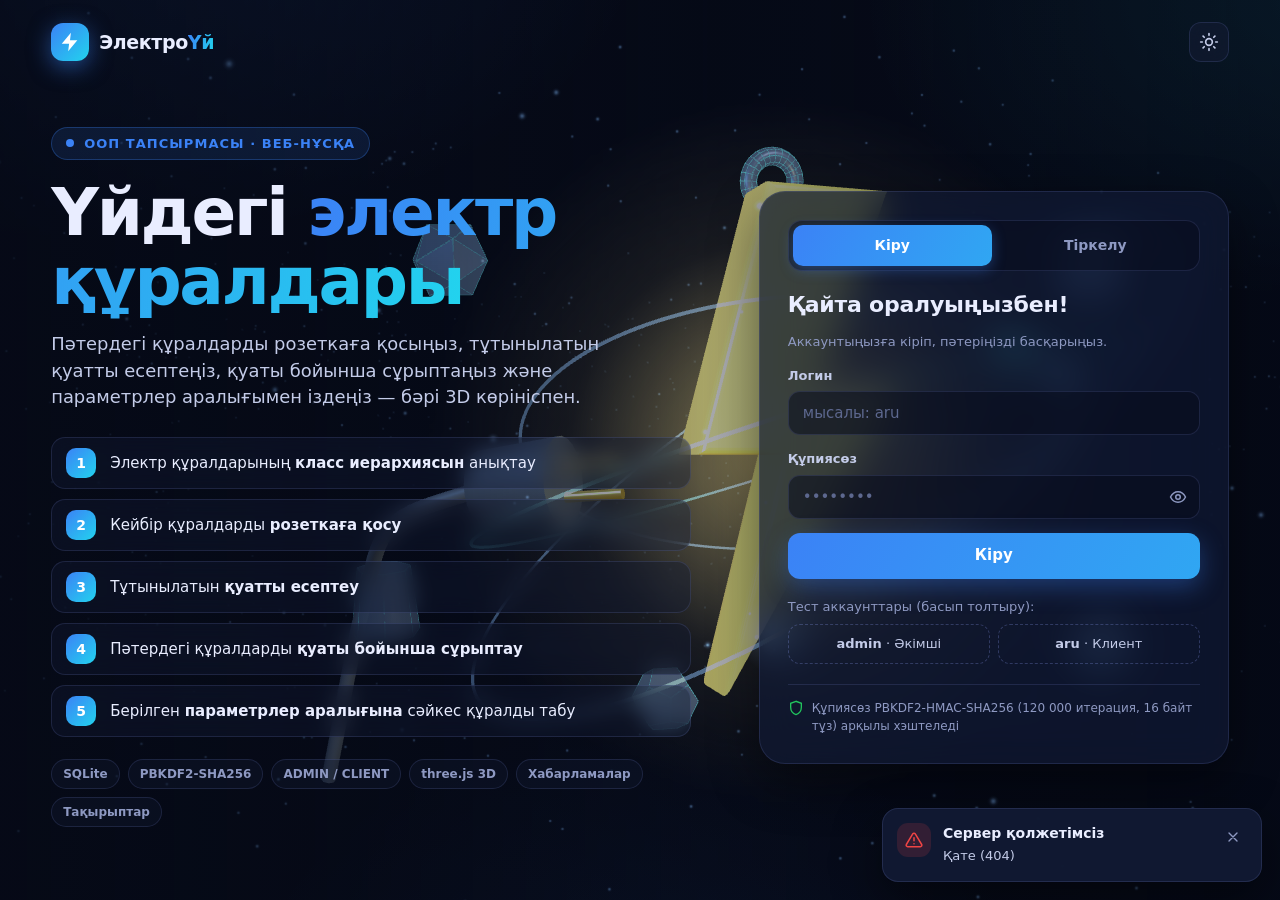
==== electroui_web/index.html @ 975493c2 "ЭлектроҮй қолданбасын, веб-сайтты және есеп скриншоттарын қосу" ====
<!doctype html>
<html lang="kk" data-theme="dark" data-accent="blue">
<head>
  <meta charset="utf-8">
  <meta name="viewport" content="width=device-width, initial-scale=1, viewport-fit=cover">
  <title>ЭлектроҮй — Үйдегі электр құралдары</title>
  <meta name="description" content="«Үйдегі электр құралдары» ООП тапсырмасы: класс иерархиясы, розеткаға қосу, қуатты есептеу, сұрыптау және іздеу.">
  <meta name="theme-color" content="#070b18">
  <link rel="icon" href="static/icon.svg" type="image/svg+xml">
  <link rel="stylesheet" href="static/app.css">
  <script>
    /* Тақырыпты бет жүктелместен бұрын орнату (жыпылықтамау үшін). */
    (function () {
      var theme = 'dark', accent = 'blue';
      try { theme = localStorage.getItem('eu.theme') || 'dark'; accent = localStorage.getItem('eu.accent') || 'blue'; } catch (e) {}
      var dark = theme === 'dark' || (theme === 'system' && window.matchMedia && matchMedia('(prefers-color-scheme: dark)').matches);
      document.documentElement.setAttribute('data-theme', dark ? 'dark' : 'light');
      document.documentElement.setAttribute('data-accent', accent);
    })();
  </script>
</head>
<body>
  <!-- Жүктелу экраны -->
  <div id="boot" class="boot" aria-hidden="true">
    <div class="boot-bolt">
      <svg viewBox="0 0 24 24"><path d="M13 2 3 14h8l-1 8 10-12h-8l1-8z"/></svg>
    </div>
    <p>ЭлектроҮй жүктелуде…</p>
  </div>

  <!-- ===================== КІРУ / ТІРКЕЛУ ===================== -->
  <section id="auth" class="auth" hidden>
    <div id="hero3d" class="hero3d" aria-hidden="true"></div>
    <div class="auth-veil" aria-hidden="true"></div>

    <div class="auth-top">
      <div class="brand">
        <span class="brand-mark"><svg viewBox="0 0 24 24"><path d="M13 2 3 14h8l-1 8 10-12h-8l1-8z"/></svg></span>
        <span class="brand-name">Электро<b>Үй</b></span>
      </div>
      <button class="icon-btn glass-btn" id="auth-theme" type="button" aria-label="Тақырыпты ауыстыру" title="Жарық / қараңғы тақырып"></button>
    </div>

    <div class="auth-grid">
      <div class="auth-intro">
        <p class="eyebrow"><span class="pulse-dot"></span> ООП тапсырмасы · веб-нұсқа</p>
        <h1 class="hero-title">Үйдегі <span class="grad-text">электр құралдары</span></h1>
        <p class="lead">Пәтердегі құралдарды розеткаға қосыңыз, тұтынылатын қуатты есептеңіз, қуаты бойынша сұрыптаңыз және параметрлер аралығымен іздеңіз — бәрі 3D көрініспен.</p>
        <ol class="task-steps">
          <li><b>1</b><span>Электр құралдарының <em>класс иерархиясын</em> анықтау</span></li>
          <li><b>2</b><span>Кейбір құралдарды <em>розеткаға қосу</em></span></li>
          <li><b>3</b><span>Тұтынылатын <em>қуатты есептеу</em></span></li>
          <li><b>4</b><span>Пәтердегі құралдарды <em>қуаты бойынша сұрыптау</em></span></li>
          <li><b>5</b><span>Берілген <em>параметрлер аралығына</em> сәйкес құралды табу</span></li>
        </ol>
        <div class="tech-chips">
          <span>SQLite</span><span>PBKDF2-SHA256</span><span>ADMIN / CLIENT</span><span>three.js 3D</span><span>Хабарламалар</span><span>Тақырыптар</span>
        </div>
      </div>

      <div class="auth-card glass">
        <div class="seg seg-wide" role="tablist">
          <button type="button" role="tab" data-auth-tab="login" class="active">Кіру</button>
          <button type="button" role="tab" data-auth-tab="register">Тіркелу</button>
        </div>

        <form id="login-form" class="form" autocomplete="on" novalidate>
          <h2>Қайта оралуыңызбен!</h2>
          <p class="muted small">Аккаунтыңызға кіріп, пәтеріңізді басқарыңыз.</p>
          <label class="field">
            <span>Логин</span>
            <input name="login" autocomplete="username" required maxlength="20" placeholder="мысалы: aru">
          </label>
          <label class="field">
            <span>Құпиясөз</span>
            <span class="pw-wrap">
              <input name="password" type="password" autocomplete="current-password" required placeholder="••••••••">
              <button type="button" class="pw-eye" aria-label="Құпиясөзді көрсету"></button>
            </span>
          </label>
          <div class="form-error" id="login-error" role="alert" hidden></div>
          <button class="btn btn-primary btn-block" type="submit"><span>Кіру</span></button>
          <div class="demo-accounts">
            <span class="muted small">Тест аккаунттары (басып толтыру):</span>
            <div class="demo-row">
              <button type="button" class="demo-chip" data-login="admin" data-pass="Admin123!"><b>admin</b> · Әкімші</button>
              <button type="button" class="demo-chip" data-login="aru" data-pass="Aru12345!"><b>aru</b> · Клиент</button>
            </div>
          </div>
        </form>

        <form id="register-form" class="form" autocomplete="on" novalidate hidden>
          <h2>Жаңа аккаунт</h2>
          <p class="muted small">Тіркелгеннен кейін сізге 4 бөлмелі бос пәтер беріледі.</p>
          <label class="field">
            <span>Аты-жөні</span>
            <input name="fullName" autocomplete="name" required maxlength="60" placeholder="Мысалы: Дана Ерланқызы">
            <small class="hint" data-hint="fullName"></small>
          </label>
          <div class="field-row">
            <label class="field">
              <span>Логин</span>
              <input name="login" autocomplete="username" required maxlength="20" placeholder="dana_01">
              <small class="hint" data-hint="login">3–20 таңба: a–z, 0–9, _</small>
            </label>
            <label class="field">
              <span>Email</span>
              <input name="email" type="email" autocomplete="email" required maxlength="80" placeholder="dana@mail.kz">
              <small class="hint" data-hint="email"></small>
            </label>
          </div>
          <label class="field">
            <span>Құпиясөз</span>
            <span class="pw-wrap">
              <input name="password" type="password" autocomplete="new-password" required placeholder="кемінде 8 таңба, әріп + цифр">
              <button type="button" class="pw-eye" aria-label="Құпиясөзді көрсету"></button>
            </span>
            <span class="strength" id="reg-strength"><i></i><i></i><i></i><i></i></span>
            <small class="hint" data-hint="password">Кемінде 8 таңба, бір әріп және бір цифр</small>
          </label>
          <label class="field">
            <span>Құпиясөзді қайталаңыз</span>
            <input name="confirm" type="password" autocomplete="new-password" required placeholder="••••••••">
            <small class="hint" data-hint="confirm"></small>
          </label>
          <div class="form-error" id="register-error" role="alert" hidden></div>
          <button class="btn btn-primary btn-block" type="submit"><span>Тіркелу</span></button>
        </form>
        <p class="secure-note">
          <svg viewBox="0 0 24 24"><path d="M12 2 4 5v6c0 5 3.4 9.4 8 11 4.6-1.6 8-6 8-11V5l-8-3z"/></svg>
          Құпиясөз PBKDF2-HMAC-SHA256 (120 000 итерация, 16 байт тұз) арқылы хэштеледі
        </p>
      </div>
    </div>
  </section>

  <!-- ===================== НЕГІЗГІ ҚАБЫҚ ===================== -->
  <div id="shell" class="shell" hidden>
    <aside id="sidebar" class="sidebar" aria-label="Негізгі мәзір">
      <div class="sb-head">
        <a class="brand" href="#/dashboard">
          <span class="brand-mark"><svg viewBox="0 0 24 24"><path d="M13 2 3 14h8l-1 8 10-12h-8l1-8z"/></svg></span>
          <span class="brand-name">Электро<b>Үй</b></span>
        </a>
        <button class="icon-btn sb-collapse" id="collapse-btn" type="button" aria-label="Мәзірді жию" title="Мәзірді жию / ашу"></button>
      </div>
      <nav id="nav" class="nav"></nav>
      <div class="sb-user" id="sb-user"></div>
    </aside>
    <div class="scrim" id="scrim"></div>

    <div class="main">
      <header class="topbar">
        <button class="icon-btn" id="menu-btn" type="button" aria-label="Мәзір"></button>
        <div class="page-head">
          <h1 id="page-title">Басты бет</h1>
          <p id="page-sub" class="muted"></p>
        </div>
        <div class="top-actions">
          <a class="power-chip" id="power-chip" href="#/calc" title="Қосулы құралдардың жалпы қуаты"></a>
          <button class="icon-btn" id="theme-btn" type="button" aria-label="Тақырып" title="Жарық / қараңғы тақырып"></button>
          <div class="bell-wrap">
            <button class="icon-btn" id="bell-btn" type="button" aria-label="Хабарламалар" aria-haspopup="true"></button>
            <div class="dropdown glass" id="bell-menu" hidden></div>
          </div>
          <a class="avatar avatar-sm" id="top-avatar" href="#/profile" title="Профиль"></a>
        </div>
      </header>
      <main id="view" class="view" tabindex="-1"></main>
    </div>
  </div>

  <div id="toasts" class="toasts" aria-live="polite"></div>
  <div id="modal-root"></div>

  <noscript><div class="noscript">ЭлектроҮй жұмыс істеуі үшін браузерде JavaScript қосулы болуы керек.</div></noscript>

  <script src="static/three.min.js"></script>
  <script src="static/model.js"></script>
  <script src="static/scene3d.js"></script>
  <script src="static/app.js"></script>
</body>
</html>
---- electroui_web/static/app.css ----
/* =============================================================================
   ЭлектроҮй — стильдер. Тақырыптар: data-theme="dark|light", акцент: data-accent.
   ============================================================================= */
:root {
  --font: "Segoe UI Variable", "Segoe UI", system-ui, -apple-system, Roboto, "Noto Sans", Arial, sans-serif;
  --mono: "Cascadia Code", "JetBrains Mono", Consolas, "SF Mono", Menlo, monospace;
  --radius: 18px;
  --radius-sm: 12px;
  --sidebar-w: 268px;
  --sidebar-w-mini: 84px;
  --topbar-h: 68px;
  --ease: cubic-bezier(.2, .8, .2, 1);

  --ok: #22c55e;
  --warn: #f59e0b;
  --danger: #ef4444;
  --info: #38bdf8;
  --volt: #facc15;

  /* Қараңғы тақырып (әдепкі) */
  --bg: #060a17;
  --bg-2: #0b1124;
  --surface: rgba(20, 28, 54, .55);
  --surface-2: rgba(32, 42, 76, .6);
  --surface-solid: #111a33;
  --surface-hover: rgba(255, 255, 255, .06);
  --border: rgba(148, 163, 255, .14);
  --border-strong: rgba(148, 163, 255, .26);
  --text: #e9edff;
  --text-2: #c3cbe8;
  --muted: #8e99c2;
  --faint: #5d688f;
  --shadow: 0 18px 50px rgba(0, 0, 0, .45);
  --shadow-sm: 0 6px 18px rgba(0, 0, 0, .3);
  --input-bg: rgba(8, 12, 28, .55);
  --code-bg: #0a0f22;
  --scrim: rgba(3, 6, 15, .6);
  color-scheme: dark;
}

:root[data-theme="light"] {
  --bg: #eef2fb;
  --bg-2: #e4eaf8;
  --surface: rgba(255, 255, 255, .72);
  --surface-2: rgba(255, 255, 255, .92);
  --surface-solid: #ffffff;
  --surface-hover: rgba(15, 23, 42, .045);
  --border: rgba(30, 41, 90, .10);
  --border-strong: rgba(30, 41, 90, .2);
  --text: #0e1630;
  --text-2: #26324f;
  --muted: #56617f;
  --faint: #8d96b0;
  --shadow: 0 16px 40px rgba(30, 41, 90, .12);
  --shadow-sm: 0 4px 14px rgba(30, 41, 90, .08);
  --input-bg: rgba(255, 255, 255, .85);
  --code-bg: #0d1326;
  --scrim: rgba(15, 23, 42, .35);
  color-scheme: light;
}

:root[data-accent="blue"] { --accent: #3b82f6; --accent-2: #22d3ee; --accent-rgb: 59, 130, 246; --accent-ink: #fff; }
:root[data-accent="green"] { --accent: #10b981; --accent-2: #a3e635; --accent-rgb: 16, 185, 129; --accent-ink: #fff; }
:root[data-accent="orange"] { --accent: #f97316; --accent-2: #facc15; --accent-rgb: 249, 115, 22; --accent-ink: #fff; }
:root[data-accent="purple"] { --accent: #8b5cf6; --accent-2: #ec4899; --accent-rgb: 139, 92, 246; --accent-ink: #fff; }

* { box-sizing: border-box; }
html { -webkit-text-size-adjust: 100%; }
body {
  margin: 0;
  font-family: var(--font);
  font-size: 15px;
  line-height: 1.5;
  color: var(--text);
  background-color: var(--bg);
  background-image:
    radial-gradient(900px 520px at 8% -8%, rgba(var(--accent-rgb), .20), transparent 60%),
    radial-gradient(800px 500px at 105% 0%, color-mix(in srgb, var(--accent-2) 16%, transparent), transparent 60%),
    radial-gradient(700px 600px at 50% 120%, rgba(var(--accent-rgb), .10), transparent 60%);
  background-attachment: fixed;
  min-height: 100vh;
  overflow-x: hidden;
  transition: background-color .4s var(--ease), color .3s var(--ease);
}
a { color: var(--accent); text-decoration: none; }
a:hover { text-decoration: underline; }
img { max-width: 100%; display: block; }
button { font: inherit; color: inherit; }
h1, h2, h3, h4 { margin: 0; line-height: 1.25; letter-spacing: -.01em; }
p { margin: 0; }
[hidden] { display: none !important; }
::selection { background: rgba(var(--accent-rgb), .35); }
:focus-visible { outline: 2px solid var(--accent); outline-offset: 2px; border-radius: 8px; }
svg { flex-shrink: 0; }

.muted { color: var(--muted); }
.faint { color: var(--faint); }
.small { font-size: 13px; }
.tiny { font-size: 12px; }
.mono { font-family: var(--mono); }
.nowrap { white-space: nowrap; }
.num { font-variant-numeric: tabular-nums; }
.grad-text {
  background: linear-gradient(100deg, var(--accent), var(--accent-2));
  -webkit-background-clip: text; background-clip: text; color: transparent;
}
.noscript { padding: 40px; text-align: center; }

/* ---------- scrollbar ---------- */
* { scrollbar-width: thin; scrollbar-color: var(--border-strong) transparent; }
::-webkit-scrollbar { width: 10px; height: 10px; }
::-webkit-scrollbar-thumb { background: var(--border-strong); border-radius: 10px; border: 3px solid transparent; background-clip: padding-box; }

/* ---------- boot ---------- */
.boot { position: fixed; inset: 0; display: grid; place-content: center; justify-items: center; gap: 14px; z-index: 100; background: var(--bg); color: var(--muted); transition: opacity .4s; }
.boot.done { opacity: 0; pointer-events: none; }
.boot-bolt { width: 64px; height: 64px; border-radius: 20px; display: grid; place-items: center; background: linear-gradient(135deg, var(--accent), var(--accent-2)); box-shadow: 0 0 40px rgba(var(--accent-rgb), .6); animation: bootPulse 1.2s ease-in-out infinite; }
.boot-bolt svg { width: 34px; fill: #fff; }
@keyframes bootPulse { 50% { transform: scale(1.08); box-shadow: 0 0 70px rgba(var(--accent-rgb), .8); } }

/* ---------- glass ---------- */
.glass, .card {
  background: var(--surface);
  border: 1px solid var(--border);
  border-radius: var(--radius);
  box-shadow: var(--shadow-sm);
  backdrop-filter: blur(18px) saturate(150%);
  -webkit-backdrop-filter: blur(18px) saturate(150%);
}
.card { padding: 20px; position: relative; min-width: 0; }
.card-head { display: flex; align-items: center; justify-content: space-between; gap: 12px; margin-bottom: 14px; flex-wrap: wrap; }
.card-head h3 { font-size: 16px; display: flex; align-items: center; gap: 10px; }
.card-head h3 .ic { width: 32px; height: 32px; border-radius: 10px; display: grid; place-items: center; background: rgba(var(--accent-rgb), .14); color: var(--accent); }
.card-head h3 .ic svg { width: 18px; height: 18px; }
.card.glow::before {
  content: ""; position: absolute; inset: -1px; border-radius: inherit; padding: 1px; pointer-events: none;
  background: linear-gradient(135deg, rgba(var(--accent-rgb), .65), transparent 40%, transparent 60%, color-mix(in srgb, var(--accent-2) 60%, transparent));
  -webkit-mask: linear-gradient(#000 0 0) content-box, linear-gradient(#000 0 0); -webkit-mask-composite: xor; mask-composite: exclude;
}

/* ---------- brand ---------- */
.brand { display: flex; align-items: center; gap: 10px; color: var(--text); font-weight: 700; font-size: 19px; letter-spacing: -.02em; }
.brand:hover { text-decoration: none; }
.brand b { background: linear-gradient(100deg, var(--accent), var(--accent-2)); -webkit-background-clip: text; background-clip: text; color: transparent; }
.brand-mark { width: 38px; height: 38px; border-radius: 12px; display: grid; place-items: center; background: linear-gradient(135deg, var(--accent), var(--accent-2)); box-shadow: 0 6px 22px rgba(var(--accent-rgb), .5); flex-shrink: 0; }
.brand-mark svg { width: 22px; fill: #fff; }

/* ---------- buttons ---------- */
.btn {
  display: inline-flex; align-items: center; justify-content: center; gap: 8px;
  height: 40px; padding: 0 16px; border-radius: 12px; border: 1px solid var(--border);
  background: var(--surface-2); color: var(--text); cursor: pointer; font-weight: 600; font-size: 14px;
  transition: transform .15s var(--ease), box-shadow .2s, background .2s, border-color .2s, opacity .2s; white-space: nowrap;
  text-decoration: none !important;
}
.btn svg { width: 18px; height: 18px; }
.btn:hover { border-color: var(--border-strong); background: var(--surface-hover); }
.btn:active { transform: translateY(1px) scale(.99); }
.btn:disabled { opacity: .5; cursor: not-allowed; }
.btn-primary { border: 0; color: var(--accent-ink); background: linear-gradient(120deg, var(--accent), color-mix(in srgb, var(--accent) 55%, var(--accent-2))); box-shadow: 0 8px 24px rgba(var(--accent-rgb), .35); }
.btn-primary:hover { background: linear-gradient(120deg, var(--accent), color-mix(in srgb, var(--accent) 35%, var(--accent-2))); box-shadow: 0 10px 30px rgba(var(--accent-rgb), .5); }
.btn-danger { border: 0; color: #fff; background: linear-gradient(120deg, #ef4444, #f97316); box-shadow: 0 8px 22px rgba(239, 68, 68, .35); }
.btn-danger:hover { background: linear-gradient(120deg, #dc2626, #f97316); }
.btn-ghost { background: transparent; border-color: transparent; }
.btn-ghost:hover { background: var(--surface-hover); }
.btn-sm { height: 32px; padding: 0 11px; font-size: 13px; border-radius: 10px; }
.btn-sm svg { width: 16px; height: 16px; }
.btn-block { width: 100%; height: 46px; font-size: 15px; }
.btn.loading { pointer-events: none; opacity: .8; }
.btn.loading::after { content: ""; width: 16px; height: 16px; border-radius: 50%; border: 2px solid currentColor; border-right-color: transparent; animation: spin .7s linear infinite; }
@keyframes spin { to { transform: rotate(360deg); } }

.icon-btn {
  width: 40px; height: 40px; border-radius: 12px; display: inline-grid; place-items: center; cursor: pointer;
  background: transparent; border: 1px solid transparent; color: var(--text-2); position: relative; transition: background .2s, color .2s, border-color .2s;
}
.icon-btn:hover { background: var(--surface-hover); color: var(--text); border-color: var(--border); }
.icon-btn svg { width: 20px; height: 20px; }
.glass-btn { background: var(--surface); border-color: var(--border); backdrop-filter: blur(10px); }

/* ---------- forms ---------- */
.form { display: grid; gap: 14px; }
.form h2 { font-size: 22px; }
.field { display: grid; gap: 6px; min-width: 0; }
.field > span:first-child { font-size: 13px; font-weight: 600; color: var(--text-2); }
.field-row { display: grid; grid-template-columns: 1fr 1fr; gap: 12px; }
.field-row.three { grid-template-columns: repeat(3, 1fr); }
input, select, textarea {
  font: inherit; color: var(--text); background: var(--input-bg); border: 1px solid var(--border);
  border-radius: 12px; height: 44px; padding: 0 14px; width: 100%; min-width: 0; transition: border-color .2s, box-shadow .2s, background .2s;
}
textarea { height: auto; min-height: 96px; padding: 12px 14px; resize: vertical; }
select { appearance: none; padding-right: 36px; background-image: linear-gradient(45deg, transparent 50%, var(--muted) 50%), linear-gradient(135deg, var(--muted) 50%, transparent 50%); background-position: calc(100% - 18px) 19px, calc(100% - 13px) 19px; background-size: 5px 5px; background-repeat: no-repeat; }
select option { background: var(--surface-solid); color: var(--text); }
input::placeholder, textarea::placeholder { color: var(--faint); }
input:focus, select:focus, textarea:focus { outline: none; border-color: rgba(var(--accent-rgb), .7); box-shadow: 0 0 0 4px rgba(var(--accent-rgb), .16); }
input.invalid { border-color: var(--danger); box-shadow: 0 0 0 4px rgba(239, 68, 68, .12); }
input.valid { border-color: color-mix(in srgb, var(--ok) 70%, transparent); }
.hint { color: var(--muted); font-size: 12px; min-height: 0; }
.hint.err { color: var(--danger); }
.hint.ok { color: var(--ok); }
.form-error { padding: 10px 14px; border-radius: 12px; background: rgba(239, 68, 68, .12); border: 1px solid rgba(239, 68, 68, .35); color: #fca5a5; font-size: 14px; display: flex; gap: 8px; align-items: flex-start; }
:root[data-theme="light"] .form-error { color: #b91c1c; }
.form-error.shake { animation: shake .4s; }
@keyframes shake { 20%, 60% { transform: translateX(-6px); } 40%, 80% { transform: translateX(6px); } }
.pw-wrap { position: relative; display: block; }
.pw-wrap input { padding-right: 46px; }
.pw-eye { position: absolute; right: 4px; top: 4px; width: 36px; height: 36px; border: 0; background: transparent; color: var(--muted); cursor: pointer; border-radius: 10px; display: grid; place-items: center; }
.pw-eye:hover { color: var(--text); background: var(--surface-hover); }
.pw-eye svg { width: 18px; height: 18px; }
.strength { display: grid; grid-template-columns: repeat(4, 1fr); gap: 5px; margin-top: 2px; }
.strength i { height: 5px; border-radius: 5px; background: var(--border); transition: background .3s; }
.strength[data-level="1"] i:nth-child(-n+1) { background: var(--danger); }
.strength[data-level="2"] i:nth-child(-n+2) { background: var(--warn); }
.strength[data-level="3"] i:nth-child(-n+3) { background: #84cc16; }
.strength[data-level="4"] i { background: var(--ok); }
.check { display: inline-flex; align-items: center; gap: 10px; cursor: pointer; user-select: none; font-size: 14px; }

/* switch */
.switch { position: relative; width: 50px; height: 28px; flex-shrink: 0; display: inline-block; }
.switch input { position: absolute; opacity: 0; width: 100%; height: 100%; margin: 0; cursor: pointer; z-index: 1; }
.switch .track { position: absolute; inset: 0; border-radius: 30px; background: var(--border-strong); transition: background .25s, box-shadow .25s; }
.switch .track::after { content: ""; position: absolute; top: 3px; left: 3px; width: 22px; height: 22px; border-radius: 50%; background: #fff; box-shadow: 0 2px 6px rgba(0, 0, 0, .3); transition: transform .3s var(--ease); }
.switch input:checked + .track { background: linear-gradient(120deg, var(--accent), var(--accent-2)); box-shadow: 0 0 16px rgba(var(--accent-rgb), .55); }
.switch input:checked + .track::after { transform: translateX(22px); }
.switch input:focus-visible + .track { outline: 2px solid var(--accent); outline-offset: 2px; }
.switch input:disabled { cursor: wait; }

/* segmented */
.seg { display: inline-flex; padding: 4px; gap: 4px; border-radius: 14px; background: var(--input-bg); border: 1px solid var(--border); flex-wrap: wrap; }
.seg button { border: 0; background: transparent; padding: 7px 14px; border-radius: 10px; cursor: pointer; font-weight: 600; font-size: 13px; color: var(--muted); transition: background .2s, color .2s, box-shadow .2s; display: inline-flex; align-items: center; gap: 6px; }
.seg button svg { width: 16px; height: 16px; }
.seg button:hover { color: var(--text); }
.seg button.active { background: linear-gradient(120deg, var(--accent), color-mix(in srgb, var(--accent) 55%, var(--accent-2))); color: #fff; box-shadow: 0 4px 14px rgba(var(--accent-rgb), .35); }
.seg-wide { display: grid; grid-auto-flow: column; grid-auto-columns: 1fr; width: 100%; }
.seg-wide button { padding: 10px; font-size: 14px; justify-content: center; }

/* chips */
.chips { display: flex; flex-wrap: wrap; gap: 8px; }
.chip { display: inline-flex; align-items: center; gap: 6px; height: 32px; padding: 0 12px; border-radius: 999px; border: 1px solid var(--border); background: var(--surface-2); cursor: pointer; font-size: 13px; font-weight: 600; color: var(--text-2); transition: all .2s; }
.chip:hover { border-color: var(--border-strong); color: var(--text); }
.chip.active { border-color: transparent; background: rgba(var(--accent-rgb), .18); color: var(--accent); box-shadow: inset 0 0 0 1px rgba(var(--accent-rgb), .5); }
.chip svg { width: 15px; height: 15px; }

/* badges */
.badge { display: inline-flex; align-items: center; gap: 5px; height: 22px; padding: 0 8px; border-radius: 7px; font-size: 11.5px; font-weight: 700; letter-spacing: .02em; white-space: nowrap; background: var(--surface-hover); color: var(--text-2); border: 1px solid var(--border); }
.badge svg { width: 13px; height: 13px; }
.badge.admin { background: linear-gradient(120deg, rgba(250, 204, 21, .2), rgba(249, 115, 22, .2)); color: #f59e0b; border-color: rgba(245, 158, 11, .35); }
.badge.client { background: rgba(var(--accent-rgb), .14); color: var(--accent); border-color: rgba(var(--accent-rgb), .3); }
.badge.on { background: rgba(34, 197, 94, .15); color: var(--ok); border-color: rgba(34, 197, 94, .35); }
.badge.off { color: var(--muted); }
.badge.warn { background: rgba(245, 158, 11, .15); color: var(--warn); border-color: rgba(245, 158, 11, .35); }
.badge.danger { background: rgba(239, 68, 68, .14); color: var(--danger); border-color: rgba(239, 68, 68, .35); }
.badge.heat { background: rgba(249, 115, 22, .14); color: #fb923c; border-color: rgba(249, 115, 22, .35); }
.badge.iface { background: rgba(56, 189, 248, .12); color: var(--info); border-color: rgba(56, 189, 248, .3); }
.eclass { display: inline-grid; place-items: center; min-width: 40px; height: 22px; padding: 0 6px; border-radius: 6px 12px 12px 6px; font-size: 11.5px; font-weight: 800; color: #fff; text-shadow: 0 1px 1px rgba(0, 0, 0, .25); }
.eclass[data-c="A+++"] { background: #0a8f3d; } .eclass[data-c="A++"] { background: #34a83a; } .eclass[data-c="A+"] { background: #8cc63f; }
.eclass[data-c="A"] { background: #c4d52d; color: #1a2400; text-shadow: none; } .eclass[data-c="B"] { background: #f2c618; color: #2a1f00; text-shadow: none; }
.eclass[data-c="C"] { background: #f0821e; } .eclass[data-c="D"] { background: #e3262a; }

/* ---------- AUTH ---------- */
.auth { position: relative; min-height: 100vh; overflow: hidden; display: flex; flex-direction: column; }
.hero3d { position: fixed; inset: 0; z-index: 0; }
.hero3d canvas { display: block; width: 100% !important; height: 100% !important; }
.hero3d.fallback { background: radial-gradient(600px 400px at 70% 40%, rgba(var(--accent-rgb), .35), transparent 70%), radial-gradient(500px 400px at 20% 80%, color-mix(in srgb, var(--accent-2) 25%, transparent), transparent 70%); animation: heroFallback 8s ease-in-out infinite alternate; }
@keyframes heroFallback { to { filter: hue-rotate(25deg); transform: scale(1.05); } }
.auth-veil { position: fixed; inset: 0; z-index: 1; pointer-events: none; background: linear-gradient(90deg, color-mix(in srgb, var(--bg) 82%, transparent) 0%, color-mix(in srgb, var(--bg) 35%, transparent) 55%, color-mix(in srgb, var(--bg) 55%, transparent) 100%); }
.auth-top { position: relative; z-index: 2; display: flex; justify-content: space-between; align-items: center; padding: 22px clamp(16px, 4vw, 56px); }
.auth-grid { position: relative; z-index: 2; flex: 1; display: grid; grid-template-columns: minmax(0, 1.1fr) minmax(0, 470px); gap: clamp(24px, 5vw, 80px); align-items: center; padding: 10px clamp(16px, 4vw, 56px) 40px; max-width: 1360px; width: 100%; margin: 0 auto; }
.auth-intro { max-width: 640px; animation: rise .8s var(--ease) both; }
.eyebrow { display: inline-flex; align-items: center; gap: 10px; font-size: 13px; font-weight: 700; letter-spacing: .08em; text-transform: uppercase; color: var(--accent); background: rgba(var(--accent-rgb), .12); border: 1px solid rgba(var(--accent-rgb), .3); padding: 6px 14px; border-radius: 999px; }
.pulse-dot { width: 8px; height: 8px; border-radius: 50%; background: var(--accent); box-shadow: 0 0 0 0 rgba(var(--accent-rgb), .7); animation: pulse 1.8s infinite; }
@keyframes pulse { 70% { box-shadow: 0 0 0 10px rgba(var(--accent-rgb), 0); } 100% { box-shadow: 0 0 0 0 rgba(var(--accent-rgb), 0); } }
.hero-title { font-size: clamp(36px, 5.4vw, 66px); font-weight: 800; letter-spacing: -.035em; margin: 18px 0 14px; line-height: 1.05; }
.lead { font-size: clamp(15px, 1.4vw, 18px); color: var(--text-2); max-width: 560px; }
.task-steps { list-style: none; padding: 0; margin: 26px 0 22px; display: grid; gap: 10px; }
.task-steps li { display: flex; align-items: center; gap: 14px; padding: 10px 14px; border-radius: 14px; background: color-mix(in srgb, var(--surface) 70%, transparent); border: 1px solid var(--border); backdrop-filter: blur(10px); font-size: 15px; animation: rise .7s var(--ease) both; }
.task-steps li:nth-child(1) { animation-delay: .1s; } .task-steps li:nth-child(2) { animation-delay: .17s; } .task-steps li:nth-child(3) { animation-delay: .24s; } .task-steps li:nth-child(4) { animation-delay: .31s; } .task-steps li:nth-child(5) { animation-delay: .38s; }
.task-steps b { width: 30px; height: 30px; border-radius: 10px; display: grid; place-items: center; flex-shrink: 0; background: linear-gradient(135deg, var(--accent), var(--accent-2)); color: #fff; font-size: 14px; }
.task-steps em { font-style: normal; font-weight: 700; color: var(--text); }
.tech-chips { display: flex; flex-wrap: wrap; gap: 8px; }
.tech-chips span { font-size: 12px; font-weight: 700; padding: 5px 11px; border-radius: 999px; border: 1px solid var(--border); color: var(--muted); background: color-mix(in srgb, var(--surface) 60%, transparent); }
.auth-card { padding: 28px; border-radius: 26px; box-shadow: var(--shadow); animation: rise .8s .15s var(--ease) both; display: grid; gap: 20px; background: color-mix(in srgb, var(--surface-solid) 72%, transparent); }
.demo-accounts { display: grid; gap: 8px; padding-top: 4px; }
.demo-row { display: flex; gap: 8px; flex-wrap: wrap; }
.demo-chip { flex: 1; min-width: 130px; border: 1px dashed var(--border-strong); background: transparent; border-radius: 12px; padding: 9px 12px; cursor: pointer; color: var(--text-2); font-size: 13px; transition: all .2s; }
.demo-chip:hover { border-style: solid; border-color: var(--accent); color: var(--text); background: rgba(var(--accent-rgb), .08); }
.secure-note { display: flex; gap: 8px; align-items: flex-start; font-size: 12px; color: var(--muted); border-top: 1px solid var(--border); padding-top: 14px; }
.secure-note svg { width: 16px; height: 16px; fill: none; stroke: var(--ok); stroke-width: 2; margin-top: 1px; }
@keyframes rise { from { opacity: 0; transform: translateY(18px); } to { opacity: 1; transform: none; } }

/* ---------- SHELL ---------- */
.shell { display: grid; grid-template-columns: var(--sidebar-w) minmax(0, 1fr); min-height: 100vh; transition: grid-template-columns .35s var(--ease); }
.shell.collapsed { grid-template-columns: var(--sidebar-w-mini) minmax(0, 1fr); }
.sidebar {
  position: sticky; top: 0; height: 100vh; display: flex; flex-direction: column; z-index: 40;
  background: color-mix(in srgb, var(--surface-solid) 70%, transparent); border-right: 1px solid var(--border);
  backdrop-filter: blur(22px) saturate(150%); -webkit-backdrop-filter: blur(22px) saturate(150%); overflow: hidden;
}
.sb-head { display: flex; align-items: center; justify-content: space-between; padding: 16px 14px 10px 18px; gap: 6px; min-height: var(--topbar-h); }
.sb-collapse svg { transition: transform .35s var(--ease); }
.shell.collapsed .sb-collapse svg { transform: rotate(180deg); }
.nav { flex: 1; overflow-y: auto; overflow-x: hidden; padding: 6px 12px 12px; }
.nav-group { margin-top: 14px; }
.nav-group:first-child { margin-top: 4px; }
.nav-label { font-size: 11px; font-weight: 800; letter-spacing: .1em; text-transform: uppercase; color: var(--faint); padding: 0 12px 6px; white-space: nowrap; overflow: hidden; text-overflow: ellipsis; transition: opacity .2s; }
.nav a {
  position: relative; display: flex; align-items: center; gap: 12px; height: 42px; padding: 0 12px; border-radius: 12px; margin: 2px 0;
  color: var(--text-2); font-weight: 600; font-size: 14px; white-space: nowrap; text-decoration: none; transition: background .2s, color .2s;
}
.nav a svg { width: 20px; height: 20px; flex-shrink: 0; transition: transform .25s var(--ease); }
.nav a:hover { background: var(--surface-hover); color: var(--text); }
.nav a:hover svg { transform: scale(1.1); }
.nav a.active { background: linear-gradient(100deg, rgba(var(--accent-rgb), .22), rgba(var(--accent-rgb), .05)); color: var(--text); box-shadow: inset 0 0 0 1px rgba(var(--accent-rgb), .25); }
.nav a.active::before { content: ""; position: absolute; left: -12px; top: 9px; bottom: 9px; width: 4px; border-radius: 0 4px 4px 0; background: linear-gradient(var(--accent), var(--accent-2)); box-shadow: 0 0 12px var(--accent); }
.nav a.active svg { color: var(--accent); }
.nav .step { margin-left: auto; font-size: 11px; font-weight: 800; width: 22px; height: 22px; border-radius: 7px; display: grid; place-items: center; background: var(--surface-hover); color: var(--muted); }
.nav a.active .step { background: var(--accent); color: #fff; }
.nav .count { margin-left: auto; min-width: 22px; height: 20px; padding: 0 6px; border-radius: 10px; background: var(--danger); color: #fff; font-size: 11px; font-weight: 800; display: grid; place-items: center; }
.nav .label { overflow: hidden; text-overflow: ellipsis; }
.sb-user { margin: 10px 12px 14px; padding: 12px; border-radius: 16px; display: flex; align-items: center; gap: 12px; background: var(--surface-2); border: 1px solid var(--border); min-width: 0; }
.sb-user .who { min-width: 0; flex: 1; }
.sb-user .who b { display: block; font-size: 14px; white-space: nowrap; overflow: hidden; text-overflow: ellipsis; }
.sb-user .icon-btn { width: 34px; height: 34px; }
.shell.collapsed .nav-label, .shell.collapsed .nav .label, .shell.collapsed .nav .step, .shell.collapsed .brand-name, .shell.collapsed .sb-user .who, .shell.collapsed .sb-user .icon-btn { display: none; }
.shell.collapsed .nav .count { position: absolute; top: 4px; right: 6px; min-width: 18px; height: 16px; font-size: 10px; }
.shell.collapsed .nav a { justify-content: center; padding: 0; }
.shell.collapsed .sb-head { flex-direction: column; padding: 14px 8px; gap: 10px; }
.shell.collapsed .sb-user { justify-content: center; padding: 8px; margin: 10px; }
.shell.collapsed .nav-group { margin-top: 8px; border-top: 1px solid var(--border); padding-top: 8px; }
.shell.collapsed .nav-group:first-child { border-top: 0; }

.avatar { width: 40px; height: 40px; border-radius: 13px; display: grid; place-items: center; flex-shrink: 0; font-weight: 800; font-size: 14px; color: #fff; background: linear-gradient(135deg, var(--accent), var(--accent-2)); box-shadow: 0 4px 14px rgba(var(--accent-rgb), .35); text-decoration: none !important; letter-spacing: .02em; }
.avatar-sm { width: 36px; height: 36px; border-radius: 11px; font-size: 13px; }
.avatar-xl { width: 88px; height: 88px; border-radius: 26px; font-size: 30px; }

.main { min-width: 0; display: flex; flex-direction: column; }
.topbar {
  position: sticky; top: 0; z-index: 30; height: var(--topbar-h); display: flex; align-items: center; gap: 12px; padding: 0 clamp(16px, 2.4vw, 32px);
  background: color-mix(in srgb, var(--bg) 70%, transparent); border-bottom: 1px solid var(--border);
  backdrop-filter: blur(18px) saturate(150%); -webkit-backdrop-filter: blur(18px) saturate(150%);
}
#menu-btn { display: none; }
.page-head { min-width: 0; flex: 1; }
.page-head h1 { font-size: 20px; white-space: nowrap; overflow: hidden; text-overflow: ellipsis; }
.page-head p { font-size: 13px; white-space: nowrap; overflow: hidden; text-overflow: ellipsis; }
.top-actions { display: flex; align-items: center; gap: 6px; }
.power-chip { display: inline-flex; align-items: center; gap: 8px; height: 38px; padding: 0 14px 0 10px; border-radius: 12px; border: 1px solid var(--border); background: var(--surface); color: var(--text); font-weight: 700; font-size: 13.5px; position: relative; overflow: hidden; text-decoration: none !important; margin-right: 4px; }
.power-chip svg { width: 18px; height: 18px; color: var(--volt); }
.power-chip .fill { position: absolute; left: 0; bottom: 0; height: 3px; background: linear-gradient(90deg, var(--ok), var(--warn), var(--danger)); transition: width .6s var(--ease); }
.power-chip.over { border-color: rgba(239, 68, 68, .6); box-shadow: 0 0 0 3px rgba(239, 68, 68, .15); animation: overPulse 1.4s infinite; }
@keyframes overPulse { 50% { box-shadow: 0 0 0 6px rgba(239, 68, 68, .05), 0 0 22px rgba(239, 68, 68, .35); } }
.bell-wrap { position: relative; }
.bell-count { position: absolute; top: 3px; right: 2px; min-width: 18px; height: 18px; padding: 0 5px; border-radius: 9px; background: var(--danger); color: #fff; font-size: 10.5px; font-weight: 800; display: grid; place-items: center; box-shadow: 0 0 0 2px var(--bg); }
.bell-count.bump { animation: bump .5s; }
@keyframes bump { 40% { transform: scale(1.4); } }
#bell-btn.ring svg { animation: ring .8s; transform-origin: 50% 10%; }
@keyframes ring { 15% { transform: rotate(18deg); } 35% { transform: rotate(-14deg); } 55% { transform: rotate(10deg); } 75% { transform: rotate(-6deg); } }
.dropdown { position: absolute; right: 0; top: calc(100% + 10px); width: min(380px, calc(100vw - 24px)); max-height: min(520px, 75vh); overflow: auto; z-index: 60; padding: 8px; box-shadow: var(--shadow); animation: pop .2s var(--ease); background: color-mix(in srgb, var(--surface-solid) 92%, transparent); }
@keyframes pop { from { opacity: 0; transform: translateY(-6px) scale(.98); } }
.dd-head { display: flex; justify-content: space-between; align-items: center; padding: 8px 10px 10px; border-bottom: 1px solid var(--border); margin-bottom: 6px; }
.dd-foot { padding: 8px 6px 2px; border-top: 1px solid var(--border); margin-top: 6px; text-align: center; }

.view { padding: clamp(16px, 2.4vw, 32px); width: 100%; max-width: 1440px; margin: 0 auto; flex: 1; outline: none; }
.page { animation: pageIn .45s var(--ease) both; display: grid; gap: 20px; min-width: 0; }
@keyframes pageIn { from { opacity: 0; transform: translateY(14px); } to { opacity: 1; transform: none; } }
.scrim { display: none; }

.grid { display: grid; gap: 20px; min-width: 0; }
.g2 { grid-template-columns: repeat(2, minmax(0, 1fr)); }
.g3 { grid-template-columns: repeat(3, minmax(0, 1fr)); }
.g4 { grid-template-columns: repeat(4, minmax(0, 1fr)); }
.g-main { grid-template-columns: minmax(0, 1.6fr) minmax(0, 1fr); }
.g-side { grid-template-columns: minmax(0, 1fr) minmax(300px, 380px); }
.span2 { grid-column: span 2; }
.row { display: flex; align-items: center; gap: 10px; flex-wrap: wrap; }
.row.between { justify-content: space-between; }
.stack { display: grid; gap: 10px; }
.spacer { flex: 1; }

/* ---------- page hero ---------- */
.hero-card { position: relative; overflow: hidden; padding: 26px; border-radius: 24px; border: 1px solid var(--border); background: linear-gradient(120deg, rgba(var(--accent-rgb), .25), color-mix(in srgb, var(--accent-2) 12%, transparent) 60%, transparent), var(--surface); backdrop-filter: blur(18px); }
.hero-card::after { content: ""; position: absolute; right: -60px; top: -80px; width: 320px; height: 320px; border-radius: 50%; background: radial-gradient(circle, rgba(var(--accent-rgb), .45), transparent 65%); filter: blur(10px); pointer-events: none; animation: float 7s ease-in-out infinite; }
@keyframes float { 50% { transform: translate(-20px, 20px) scale(1.08); } }
.hero-card h2 { font-size: clamp(22px, 2.6vw, 30px); font-weight: 800; letter-spacing: -.02em; }
.hero-card p { color: var(--text-2); margin-top: 6px; max-width: 720px; }
.hero-card .row { margin-top: 16px; position: relative; z-index: 1; }

/* ---------- stats ---------- */
.stats { display: grid; grid-template-columns: repeat(auto-fit, minmax(190px, 1fr)); gap: 16px; }
.stat { padding: 18px; display: flex; gap: 14px; align-items: center; overflow: hidden; }
.stat .ic { width: 48px; height: 48px; border-radius: 14px; display: grid; place-items: center; flex-shrink: 0; background: rgba(var(--accent-rgb), .14); color: var(--accent); }
.stat .ic svg { width: 24px; height: 24px; }
.stat .ic.volt { background: rgba(250, 204, 21, .14); color: var(--volt); }
.stat .ic.ok { background: rgba(34, 197, 94, .14); color: var(--ok); }
.stat .ic.warn { background: rgba(245, 158, 11, .14); color: var(--warn); }
.stat .ic.info { background: rgba(56, 189, 248, .14); color: var(--info); }
.stat .ic.pink { background: rgba(236, 72, 153, .14); color: #ec4899; }
.stat .v { font-size: 24px; font-weight: 800; letter-spacing: -.02em; font-variant-numeric: tabular-nums; line-height: 1.15; white-space: nowrap; }
.stat .v small { font-size: 13px; font-weight: 600; color: var(--muted); margin-left: 3px; }
.stat .l { font-size: 13px; color: var(--muted); }

/* ---------- overload banner ---------- */
.banner { display: flex; align-items: center; gap: 16px; padding: 16px 20px; border-radius: 18px; flex-wrap: wrap; border: 1px solid rgba(239, 68, 68, .45); background: linear-gradient(110deg, rgba(239, 68, 68, .22), rgba(249, 115, 22, .12)); animation: bannerGlow 1.6s ease-in-out infinite; }
.banner .ic { width: 46px; height: 46px; border-radius: 14px; display: grid; place-items: center; background: var(--danger); color: #fff; flex-shrink: 0; box-shadow: 0 0 22px rgba(239, 68, 68, .6); }
.banner .ic svg { width: 24px; height: 24px; }
.banner .txt { flex: 1; min-width: 200px; }
.banner b { font-size: 16px; }
@keyframes bannerGlow { 50% { box-shadow: 0 0 30px rgba(239, 68, 68, .35); } }
.banner.ok { border-color: rgba(34, 197, 94, .35); background: linear-gradient(110deg, rgba(34, 197, 94, .14), transparent); animation: none; }
.banner.ok .ic { background: var(--ok); box-shadow: none; }

/* ---------- gauge ---------- */
.gauge { position: relative; width: 100%; max-width: 300px; margin: 0 auto; }
.gauge svg { width: 100%; height: auto; display: block; overflow: visible; }
.gauge .g-track { fill: none; stroke: var(--border); stroke-width: 16; stroke-linecap: round; }
.gauge .g-val { fill: none; stroke-width: 16; stroke-linecap: round; transition: stroke-dashoffset 1.1s var(--ease), stroke .4s; filter: drop-shadow(0 0 8px currentColor); }
.gauge .g-tick { stroke: var(--faint); stroke-width: 2; }
.gauge .g-center { position: absolute; left: 0; right: 0; bottom: 6%; text-align: center; }
.gauge .g-center b { display: block; font-size: clamp(30px, 4vw, 40px); font-weight: 800; letter-spacing: -.03em; font-variant-numeric: tabular-nums; line-height: 1; }
.gauge .g-center span { font-size: 13px; color: var(--muted); }
.gauge.over .g-val { animation: gaugeBlink 1s infinite; }
@keyframes gaugeBlink { 50% { opacity: .55; } }
.legend-row { display: flex; justify-content: space-between; font-size: 12px; color: var(--muted); margin-top: 6px; }
.status-pill { display: inline-flex; align-items: center; gap: 6px; padding: 4px 10px; border-radius: 999px; font-size: 12.5px; font-weight: 700; }
.status-pill svg { width: 14px; height: 14px; }
.status-pill.ok { background: rgba(34, 197, 94, .14); color: var(--ok); }
.status-pill.warn { background: rgba(245, 158, 11, .14); color: var(--warn); }
.status-pill.danger { background: rgba(239, 68, 68, .14); color: var(--danger); }

/* ---------- bars ---------- */
.hbars { display: grid; gap: 14px; }
.hbar { display: grid; gap: 6px; }
.hbar .top { display: flex; justify-content: space-between; gap: 10px; font-size: 13.5px; align-items: baseline; }
.hbar .top b { font-weight: 700; }
.hbar .track { position: relative; height: 12px; border-radius: 8px; background: var(--surface-hover); border: 1px solid var(--border); overflow: visible; }
.hbar .fill { position: absolute; left: 0; top: 0; bottom: 0; border-radius: 8px; background: linear-gradient(90deg, var(--accent), var(--accent-2)); width: 0; transition: width 1s var(--ease); box-shadow: 0 0 12px rgba(var(--accent-rgb), .4); }
.hbar .fill.warn { background: linear-gradient(90deg, var(--warn), #fb923c); box-shadow: 0 0 12px rgba(245, 158, 11, .4); }
.hbar .fill.danger { background: linear-gradient(90deg, #f97316, var(--danger)); box-shadow: 0 0 14px rgba(239, 68, 68, .55); }
.hbar .marker { position: absolute; top: -4px; bottom: -4px; width: 2px; background: var(--text); opacity: .5; border-radius: 2px; }
.sockets { display: inline-flex; gap: 4px; align-items: center; }
.sockets i { width: 11px; height: 11px; border-radius: 4px; border: 1.5px solid var(--faint); }
.sockets i.on { background: var(--accent); border-color: var(--accent); box-shadow: 0 0 6px rgba(var(--accent-rgb), .8); }

/* ---------- task card ---------- */
.tasks { display: grid; grid-template-columns: repeat(5, minmax(0, 1fr)); gap: 12px; }
.task { position: relative; padding: 16px; border-radius: 16px; border: 1px solid var(--border); background: var(--surface-2); text-decoration: none !important; color: var(--text); display: grid; gap: 8px; align-content: start; transition: transform .25s var(--ease), border-color .25s, box-shadow .25s; overflow: hidden; }
.task:hover { transform: translateY(-4px); border-color: rgba(var(--accent-rgb), .5); box-shadow: 0 14px 30px rgba(var(--accent-rgb), .18); }
.task .n { width: 34px; height: 34px; border-radius: 11px; display: grid; place-items: center; font-weight: 800; background: linear-gradient(135deg, var(--accent), var(--accent-2)); color: #fff; }
.task b { font-size: 14px; line-height: 1.3; }
.task span { font-size: 12.5px; color: var(--muted); }
.task .go { position: absolute; right: 12px; top: 14px; color: var(--faint); transition: transform .25s, color .25s; }
.task .go svg { width: 18px; height: 18px; }
.task:hover .go { color: var(--accent); transform: translateX(3px); }

/* ---------- tables ---------- */
.table-wrap { overflow-x: auto; border-radius: 14px; border: 1px solid var(--border); -webkit-overflow-scrolling: touch; }
table { width: 100%; border-collapse: collapse; font-size: 14px; }
th, td { padding: 11px 14px; text-align: left; border-bottom: 1px solid var(--border); white-space: nowrap; }
th { font-size: 12px; font-weight: 700; text-transform: uppercase; letter-spacing: .05em; color: var(--muted); background: var(--surface-hover); position: sticky; top: 0; }
td.r, th.r { text-align: right; font-variant-numeric: tabular-nums; }
tbody tr { transition: background .15s; }
tbody tr:hover { background: var(--surface-hover); }
tbody tr:last-child td { border-bottom: 0; }
tfoot td { font-weight: 800; background: rgba(var(--accent-rgb), .08); border-top: 2px solid rgba(var(--accent-rgb), .35); border-bottom: 0; }
.cell-app { display: flex; align-items: center; gap: 10px; min-width: 180px; }
.thumb { width: 38px; height: 38px; border-radius: 10px; object-fit: cover; background: var(--surface-hover); flex-shrink: 0; border: 1px solid var(--border); display: grid; place-items: center; color: var(--muted); }
.thumb svg { width: 20px; height: 20px; }

/* ---------- formulas ---------- */
.formulas { display: grid; grid-template-columns: repeat(3, minmax(0, 1fr)); gap: 14px; }
.formula { padding: 16px; border-radius: 16px; background: var(--surface-2); border: 1px solid var(--border); display: grid; gap: 6px; }
.formula .f { font-family: "Cambria Math", "Times New Roman", serif; font-size: 24px; font-style: italic; letter-spacing: .02em; }
.formula .f b { font-style: normal; color: var(--accent); }
.formula .d { font-size: 12.5px; color: var(--muted); }
.calc-mini { display: grid; grid-template-columns: repeat(3, minmax(0, 1fr)) ; gap: 12px; }
.calc-out { display: grid; grid-template-columns: repeat(3, minmax(0, 1fr)); gap: 12px; margin-top: 12px; }
.calc-out div { padding: 12px; border-radius: 12px; background: rgba(var(--accent-rgb), .1); border: 1px solid rgba(var(--accent-rgb), .25); }
.calc-out b { display: block; font-size: 20px; font-variant-numeric: tabular-nums; }
.calc-out span { font-size: 12px; color: var(--muted); }
.verify { display: inline-flex; align-items: center; gap: 6px; font-size: 13px; color: var(--ok); }
.verify svg { width: 16px; height: 16px; }

/* ---------- appliances ---------- */
.room-block { display: grid; gap: 14px; }
.room-head { display: flex; align-items: center; gap: 14px; flex-wrap: wrap; }
.room-head h3 { font-size: 18px; display: flex; align-items: center; gap: 10px; }
.room-head h3 .ic { width: 36px; height: 36px; border-radius: 12px; display: grid; place-items: center; background: rgba(var(--accent-rgb), .14); color: var(--accent); }
.room-head h3 .ic svg { width: 20px; height: 20px; }
.room-meta { display: flex; gap: 14px; align-items: center; flex-wrap: wrap; font-size: 13px; color: var(--muted); }
.room-meta .mini-track { width: 110px; height: 7px; border-radius: 5px; background: var(--surface-hover); overflow: hidden; border: 1px solid var(--border); }
.room-meta .mini-track i { display: block; height: 100%; background: linear-gradient(90deg, var(--accent), var(--accent-2)); transition: width .8s var(--ease); }
.room-meta .mini-track i.danger { background: linear-gradient(90deg, #f97316, var(--danger)); }
.app-grid { display: grid; grid-template-columns: repeat(auto-fill, minmax(240px, 1fr)); gap: 16px; }
.app-card { position: relative; border-radius: 18px; overflow: hidden; border: 1px solid var(--border); background: var(--surface); backdrop-filter: blur(16px); display: flex; flex-direction: column; transition: transform .3s var(--ease), box-shadow .3s, border-color .3s; animation: rise .5s var(--ease) both; }
.app-card:hover { transform: translateY(-4px); box-shadow: var(--shadow); }
.app-card.on { border-color: rgba(var(--accent-rgb), .55); box-shadow: 0 0 0 1px rgba(var(--accent-rgb), .25), 0 10px 34px rgba(var(--accent-rgb), .22); }
.app-card .media { position: relative; height: 150px; background: linear-gradient(135deg, var(--surface-2), var(--surface-hover)); overflow: hidden; }
.app-card .media img { width: 100%; height: 100%; object-fit: cover; transition: transform .6s var(--ease), filter .4s; filter: saturate(.75) brightness(.85); }
.app-card.on .media img { filter: none; }
.app-card:hover .media img { transform: scale(1.06); }
.app-card .media .ph { position: absolute; inset: 0; display: grid; place-items: center; color: var(--faint); }
.app-card .media .ph svg { width: 56px; height: 56px; }
.app-card .media::after { content: ""; position: absolute; inset: 0; background: linear-gradient(180deg, transparent 45%, rgba(0, 0, 0, .55)); pointer-events: none; }
.app-card .tag { position: absolute; left: 10px; top: 10px; z-index: 1; background: rgba(8, 12, 28, .62); color: #fff; border-color: rgba(255, 255, 255, .18); backdrop-filter: blur(6px); }
.app-card .menu-btn { position: absolute; right: 8px; top: 8px; z-index: 2; width: 34px; height: 34px; border-radius: 10px; border: 0; background: rgba(0, 0, 0, .4); color: #fff; display: grid; place-items: center; cursor: pointer; backdrop-filter: blur(6px); }
.app-card .menu-btn svg { width: 18px; height: 18px; }
.app-card .live { position: absolute; left: 10px; bottom: 10px; z-index: 1; display: inline-flex; align-items: center; gap: 6px; font-size: 12px; font-weight: 700; color: #fff; padding: 3px 9px; border-radius: 999px; background: rgba(0, 0, 0, .45); backdrop-filter: blur(6px); }
.app-card .live i { width: 8px; height: 8px; border-radius: 50%; background: #9ca3af; }
.app-card.on .live i { background: #4ade80; box-shadow: 0 0 8px #4ade80; animation: pulseDot 1.4s infinite; }
@keyframes pulseDot { 50% { opacity: .4; } }
.app-card .body { padding: 14px 16px 16px; display: grid; gap: 10px; flex: 1; }
.app-card h4 { font-size: 15.5px; }
.app-card .sub { font-size: 12.5px; color: var(--muted); margin-top: 2px; }
.kv { display: grid; grid-template-columns: 1fr 1fr; gap: 6px 12px; font-size: 13px; }
.kv span { color: var(--muted); }
.kv b { font-weight: 700; text-align: right; font-variant-numeric: tabular-nums; }
.app-card .foot { display: flex; align-items: center; justify-content: space-between; gap: 10px; padding-top: 10px; border-top: 1px dashed var(--border); margin-top: auto; }
.app-card .foot .pw { font-size: 20px; font-weight: 800; font-variant-numeric: tabular-nums; }
.app-card .foot .pw small { font-size: 12px; color: var(--muted); font-weight: 600; }
.app-card .plug-label { display: flex; align-items: center; gap: 8px; font-size: 12.5px; font-weight: 600; color: var(--muted); }
.app-card.on .plug-label { color: var(--accent); }
.app-card.zap { animation: zap .6s; }
@keyframes zap { 0% { box-shadow: 0 0 0 0 rgba(var(--accent-rgb), .9); } 100% { box-shadow: 0 0 0 22px rgba(var(--accent-rgb), 0); } }
.ctx-menu { position: absolute; right: 8px; top: 46px; z-index: 5; min-width: 170px; padding: 6px; border-radius: 12px; background: var(--surface-solid); border: 1px solid var(--border); box-shadow: var(--shadow); animation: pop .15s; }
.ctx-menu button { display: flex; width: 100%; gap: 10px; align-items: center; border: 0; background: transparent; padding: 9px 10px; border-radius: 8px; cursor: pointer; font-size: 13.5px; text-align: left; }
.ctx-menu button:hover { background: var(--surface-hover); }
.ctx-menu button.danger { color: var(--danger); }
.ctx-menu svg { width: 16px; height: 16px; }

/* catalog pick */
.pick-grid { display: grid; grid-template-columns: repeat(auto-fill, minmax(150px, 1fr)); grid-auto-rows: max-content; gap: 10px; max-height: 340px; overflow: auto; padding: 2px; }
.pick { border: 1.5px solid var(--border); border-radius: 14px; overflow: hidden; cursor: pointer; background: var(--surface-2); text-align: left; padding: 0; transition: border-color .2s, transform .2s, box-shadow .2s; }
.pick:hover { transform: translateY(-2px); }
.pick.active { border-color: var(--accent); box-shadow: 0 0 0 3px rgba(var(--accent-rgb), .25); }
.pick img { width: 100%; height: 84px; object-fit: cover; }
.pick div { padding: 8px 10px; display: grid; gap: 2px; }
.pick b { font-size: 12.5px; line-height: 1.25; }
.pick span { font-size: 11.5px; color: var(--muted); }

/* ---------- hierarchy ---------- */
.tree { display: grid; gap: 0; justify-items: center; }
.tree-top { display: flex; gap: 18px; align-items: stretch; justify-content: center; flex-wrap: wrap; position: relative; }
.node { position: relative; border-radius: 16px; padding: 12px 16px; border: 1px solid var(--border); background: var(--surface-2); cursor: pointer; text-align: left; min-width: 0; transition: transform .25s var(--ease), border-color .25s, box-shadow .25s, background .25s; color: var(--text); width: 100%; }
.node:hover { transform: translateY(-2px); border-color: rgba(var(--accent-rgb), .55); }
.node.active { border-color: var(--accent); box-shadow: 0 0 0 3px rgba(var(--accent-rgb), .22), 0 10px 30px rgba(var(--accent-rgb), .25); background: linear-gradient(140deg, rgba(var(--accent-rgb), .2), var(--surface-2)); }
.node.dim { opacity: .45; }
.node .cn { font-family: var(--mono); font-size: 13px; font-weight: 700; color: var(--accent); }
.node .kz { font-weight: 700; font-size: 14.5px; }
.node .meta { font-size: 11.5px; color: var(--muted); margin-top: 2px; display: flex; gap: 5px; flex-wrap: wrap; align-items: center; }
.node.root { width: auto; min-width: 280px; text-align: center; padding: 16px 26px; background: linear-gradient(140deg, rgba(var(--accent-rgb), .3), color-mix(in srgb, var(--accent-2) 14%, var(--surface-2))); border-color: rgba(var(--accent-rgb), .5); }
.node.root .cn { font-size: 15px; }
.node.root .kz { font-size: 17px; }
.node.iface { width: auto; min-width: 200px; border-style: dashed; background: rgba(56, 189, 248, .06); }
.node.iface .cn { color: var(--info); }
.node .stereo { font-size: 11px; color: var(--muted); font-family: var(--mono); }
.tree-bus { width: 2px; height: 26px; background: linear-gradient(var(--accent), rgba(var(--accent-rgb), .3)); }
.tree-cols { display: grid; grid-template-columns: repeat(5, minmax(0, 1fr)); gap: 14px; width: 100%; position: relative; padding-top: 22px; }
.tree-cols::before { content: ""; position: absolute; top: 0; left: 10%; right: 10%; height: 2px; background: rgba(var(--accent-rgb), .4); }
.tree-col { position: relative; display: grid; gap: 10px; align-content: start; }
.tree-col::before { content: ""; position: absolute; top: -22px; left: 50%; width: 2px; height: 22px; background: rgba(var(--accent-rgb), .4); }
.tree-col .node.group { text-align: center; background: color-mix(in srgb, var(--accent) 10%, var(--surface-2)); }
.leaves { display: grid; gap: 8px; padding-left: 16px; position: relative; overflow: hidden; transition: max-height .45s var(--ease), opacity .3s; max-height: 600px; }
.leaves::before { content: ""; position: absolute; left: 6px; top: 0; bottom: 22px; width: 2px; background: var(--border-strong); }
.leaves .node { padding: 9px 12px; }
.leaves .node::before { content: ""; position: absolute; left: -10px; top: 50%; width: 10px; height: 2px; background: var(--border-strong); }
.tree-col.closed .leaves { max-height: 0; opacity: 0; }
.tree-col .toggle { font-size: 11px; color: var(--muted); }
.detail-panel { position: sticky; top: calc(var(--topbar-h) + 16px); display: grid; gap: 14px; }
.member-list { display: grid; gap: 4px; font-size: 13px; }
.member-list div { display: grid; grid-template-columns: auto 1fr; gap: 10px; padding: 6px 10px; border-radius: 8px; background: var(--surface-hover); align-items: baseline; }
.member-list code { font-family: var(--mono); font-size: 12.5px; color: var(--accent); white-space: nowrap; }
.member-list span { color: var(--muted); font-size: 12.5px; }
.member-list .inh code { color: var(--muted); }
.legend { display: flex; gap: 14px; flex-wrap: wrap; font-size: 12.5px; color: var(--muted); align-items: center; }
.legend i { display: inline-block; width: 12px; height: 12px; border-radius: 4px; margin-right: 6px; vertical-align: -1px; }

/* code */
pre.code { margin: 0; padding: 16px 18px; border-radius: 14px; background: var(--code-bg); color: #dbe4ff; font-family: var(--mono); font-size: 13px; line-height: 1.6; overflow-x: auto; border: 1px solid rgba(148, 163, 255, .16); white-space: pre; tab-size: 4; }
pre.code .k { color: #c792ea; } pre.code .s { color: #c3e88d; } pre.code .n { color: #f78c6c; } pre.code .c { color: #6b7aa8; font-style: italic; } pre.code .f { color: #82aaff; } pre.code .p { color: #ffcb6b; font-weight: 700; } pre.code .t { color: #89ddff; }
.code-tabs { display: grid; gap: 10px; }

/* ---------- sort ranking ---------- */
.rank-list { display: grid; gap: 8px; position: relative; }
.rank { display: grid; grid-template-columns: 34px 44px minmax(120px, 230px) minmax(0, 1fr); gap: 12px; align-items: center; padding: 8px 12px; border-radius: 14px; background: var(--surface-2); border: 1px solid var(--border); will-change: transform; }
.rank.on { border-color: rgba(var(--accent-rgb), .4); }
.rank .pos { font-weight: 800; font-size: 15px; color: var(--muted); text-align: center; font-variant-numeric: tabular-nums; }
.rank:nth-child(1) .pos { color: #fbbf24; } .rank:nth-child(2) .pos { color: #cbd5e1; } .rank:nth-child(3) .pos { color: #d97706; }
.rank .nm { min-width: 0; }
.rank .nm b { display: block; font-size: 14px; white-space: nowrap; overflow: hidden; text-overflow: ellipsis; }
.rank .nm span { font-size: 12px; color: var(--muted); white-space: nowrap; overflow: hidden; text-overflow: ellipsis; display: block; }
.rank .barwrap { position: relative; height: 26px; display: flex; align-items: center; gap: 10px; }
.rank .bar { height: 14px; border-radius: 4px 8px 8px 4px; background: linear-gradient(90deg, var(--accent), var(--accent-2)); width: 0; transition: width .9s var(--ease); box-shadow: 0 0 14px rgba(var(--accent-rgb), .35); min-width: 4px; }
.rank .val { font-weight: 800; font-size: 13.5px; font-variant-numeric: tabular-nums; white-space: nowrap; }

/* ---------- search ---------- */
.range-grid { display: grid; grid-template-columns: repeat(2, minmax(0, 1fr)); gap: 14px; }
.range { display: grid; gap: 6px; padding: 12px; border-radius: 14px; background: var(--surface-hover); border: 1px solid var(--border); }
.range .lbl { display: flex; justify-content: space-between; font-size: 13px; font-weight: 700; }
.range .lbl span { color: var(--muted); font-weight: 600; }
.range .mm { display: grid; grid-template-columns: 1fr auto 1fr; gap: 8px; align-items: center; }
.range .mm input { height: 38px; text-align: center; }
.dual { position: relative; height: 26px; }
.dual input[type=range] { position: absolute; left: 0; right: 0; top: 0; width: 100%; height: 26px; margin: 0; padding: 0; background: none; border: 0; pointer-events: none; appearance: none; -webkit-appearance: none; box-shadow: none; }
.dual input[type=range]::-webkit-slider-thumb { pointer-events: auto; -webkit-appearance: none; width: 18px; height: 18px; border-radius: 50%; background: #fff; border: 3px solid var(--accent); cursor: pointer; box-shadow: 0 2px 8px rgba(0, 0, 0, .3); }
.dual input[type=range]::-moz-range-thumb { pointer-events: auto; width: 14px; height: 14px; border-radius: 50%; background: #fff; border: 3px solid var(--accent); cursor: pointer; }
.dual .rt { position: absolute; left: 0; right: 0; top: 11px; height: 4px; border-radius: 4px; background: var(--border-strong); }
.dual .rf { position: absolute; top: 11px; height: 4px; border-radius: 4px; background: linear-gradient(90deg, var(--accent), var(--accent-2)); }
.sql-box { display: grid; gap: 10px; }
.params { display: flex; flex-wrap: wrap; gap: 6px; }
.params code { font-family: var(--mono); font-size: 12px; padding: 3px 8px; border-radius: 7px; background: var(--surface-hover); border: 1px solid var(--border); }
.result-meta { display: flex; gap: 10px; align-items: center; flex-wrap: wrap; }

/* ---------- 3D ---------- */
.stage { position: relative; height: min(72vh, 720px); min-height: 420px; border-radius: 22px; overflow: hidden; border: 1px solid var(--border); background: radial-gradient(800px 500px at 50% 0%, rgba(var(--accent-rgb), .18), transparent 70%), var(--bg-2); touch-action: none; }
.stage canvas { display: block; width: 100% !important; height: 100% !important; cursor: grab; outline: none; }
.stage canvas.dragging { cursor: grabbing; }
.stage canvas.hovering { cursor: pointer; }
.hud { position: absolute; left: 14px; top: 14px; display: grid; gap: 8px; z-index: 2; pointer-events: none; max-width: calc(100% - 28px); }
.hud .glass { padding: 12px 14px; border-radius: 14px; pointer-events: auto; background: color-mix(in srgb, var(--surface-solid) 70%, transparent); }
.hud .big { font-size: 24px; font-weight: 800; font-variant-numeric: tabular-nums; letter-spacing: -.02em; }
.hud .load { width: 180px; height: 6px; border-radius: 4px; background: var(--border); overflow: hidden; margin-top: 6px; }
.hud .load i { display: block; height: 100%; background: linear-gradient(90deg, var(--ok), var(--warn), var(--danger)); background-size: 180px 100%; transition: width .6s var(--ease); }
.hud-controls { position: absolute; right: 14px; bottom: 14px; display: flex; gap: 6px; z-index: 2; flex-wrap: wrap; justify-content: flex-end; }
.hud-controls .icon-btn { background: color-mix(in srgb, var(--surface-solid) 75%, transparent); border-color: var(--border); backdrop-filter: blur(10px); }
.hud-controls .icon-btn.active { color: var(--accent); border-color: rgba(var(--accent-rgb), .5); }
.hud-help { position: absolute; left: 14px; bottom: 14px; z-index: 2; max-width: calc(100% - 240px); font-size: 12px; color: var(--muted); background: color-mix(in srgb, var(--surface-solid) 60%, transparent); padding: 6px 10px; border-radius: 10px; backdrop-filter: blur(8px); pointer-events: none; }
.tip3d { position: absolute; z-index: 3; pointer-events: none; padding: 6px 10px; border-radius: 10px; font-size: 12.5px; font-weight: 600; background: color-mix(in srgb, var(--surface-solid) 90%, transparent); border: 1px solid var(--border); box-shadow: var(--shadow-sm); transform: translate(-50%, calc(-100% - 14px)); white-space: nowrap; }
.info3d { position: absolute; right: 14px; top: 14px; width: 300px; max-width: calc(100% - 28px); max-height: calc(100% - 28px); overflow: auto; z-index: 3; padding: 16px; border-radius: 18px; display: grid; gap: 10px; align-content: start; animation: pop .25s var(--ease); background: color-mix(in srgb, var(--surface-solid) 86%, transparent); }
.info3d img { width: 100%; height: 96px; object-fit: cover; border-radius: 12px; }
.info3d .x { position: absolute; right: 10px; top: 10px; width: 32px; height: 32px; background: rgba(8, 12, 28, .6); color: #fff; z-index: 1; }
.fallback3d { position: absolute; inset: 0; display: grid; align-content: start; gap: 14px; padding: 20px; overflow: auto; }
.plan2d { display: grid; grid-template-columns: repeat(2, minmax(0, 1fr)); gap: 10px; }
.plan2d .rm { border: 2px solid var(--border-strong); border-radius: 14px; padding: 12px; min-height: 120px; background: var(--surface-hover); }
.plan2d .rm h4 { font-size: 14px; margin-bottom: 8px; }
.plan2d .rm .chips .chip.active { color: var(--accent); }

/* ---------- media ---------- */
.video-grid { display: grid; grid-template-columns: repeat(3, minmax(0, 1fr)); gap: 16px; }
.video-card { border-radius: 18px; overflow: hidden; border: 1px solid var(--border); background: var(--surface); display: flex; flex-direction: column; }
.video-card .vbox { position: relative; aspect-ratio: 16 / 10; background: #000; }
.video-card video, .video-card .vbox img { width: 100%; height: 100%; object-fit: cover; display: block; }
.video-card .missing { position: absolute; inset: 0; display: grid; place-content: center; justify-items: center; gap: 8px; text-align: center; padding: 16px; background: linear-gradient(180deg, rgba(0, 0, 0, .35), rgba(0, 0, 0, .75)); color: #fff; }
.video-card .missing svg { width: 40px; height: 40px; opacity: .85; }
.video-card .missing small { opacity: .8; font-size: 12px; max-width: 260px; }
.video-card .cap { padding: 12px 14px; display: grid; gap: 4px; font-size: 13.5px; }
.attr { font-size: 11.5px; color: var(--muted); }
.attr a { color: var(--muted); text-decoration: underline; text-decoration-color: var(--border-strong); }
.gallery { display: grid; grid-template-columns: repeat(auto-fill, minmax(200px, 1fr)); gap: 14px; }
.gal { border: 0; padding: 0; border-radius: 16px; overflow: hidden; cursor: zoom-in; position: relative; background: var(--surface-2); text-align: left; border: 1px solid var(--border); }
.gal img { width: 100%; aspect-ratio: 4 / 3; object-fit: cover; transition: transform .6s var(--ease); }
.gal:hover img { transform: scale(1.07); }
.gal .gc { position: absolute; left: 0; right: 0; bottom: 0; padding: 30px 12px 10px; font-size: 12.5px; font-weight: 600; color: #fff; background: linear-gradient(transparent, rgba(0, 0, 0, .75)); }
.lightbox { position: fixed; inset: 0; z-index: 90; background: rgba(2, 4, 12, .92); display: grid; grid-template-rows: 1fr auto; animation: fadeIn .25s; backdrop-filter: blur(8px); }
.lightbox .lb-img { display: grid; place-items: center; padding: 56px 64px 10px; min-height: 0; }
.lightbox img { max-width: 100%; max-height: 100%; object-fit: contain; border-radius: 12px; box-shadow: 0 20px 60px rgba(0, 0, 0, .6); animation: zoomIn .3s var(--ease); }
.lightbox .lb-cap { color: #e5e7eb; text-align: center; padding: 8px 16px 22px; display: grid; gap: 4px; }
.lightbox .lb-cap .attr, .lightbox .lb-cap .attr a { color: #9ca3af; }
.lightbox .lb-btn { position: absolute; width: 46px; height: 46px; border-radius: 50%; border: 1px solid rgba(255, 255, 255, .2); background: rgba(255, 255, 255, .08); color: #fff; display: grid; place-items: center; cursor: pointer; }
.lightbox .lb-btn:hover { background: rgba(255, 255, 255, .18); }
.lightbox .lb-btn svg { width: 22px; height: 22px; }
.lightbox .lb-prev { left: 12px; top: 50%; } .lightbox .lb-next { right: 12px; top: 50%; } .lightbox .lb-close { right: 12px; top: 12px; }
@keyframes fadeIn { from { opacity: 0; } }
@keyframes zoomIn { from { opacity: 0; transform: scale(.94); } }
.tips { display: grid; grid-template-columns: repeat(auto-fill, minmax(250px, 1fr)); gap: 14px; }
.tip { padding: 16px; border-radius: 16px; background: var(--surface-2); border: 1px solid var(--border); display: grid; gap: 8px; align-content: start; }
.tip .ic { width: 40px; height: 40px; border-radius: 12px; display: grid; place-items: center; background: rgba(34, 197, 94, .14); color: var(--ok); }
.tip .ic svg { width: 20px; height: 20px; }
.tip b { font-size: 14.5px; }
.tip p { font-size: 13px; color: var(--muted); }

/* ---------- notifications ---------- */
.notif-list { display: grid; gap: 8px; }
.notif { display: grid; grid-template-columns: auto 1fr auto; gap: 12px; padding: 12px 14px; border-radius: 14px; border: 1px solid var(--border); background: var(--surface-2); align-items: start; transition: background .2s, opacity .2s; }
.notif.unread { background: linear-gradient(100deg, rgba(var(--accent-rgb), .12), var(--surface-2)); border-color: rgba(var(--accent-rgb), .3); }
.notif .ic { width: 38px; height: 38px; border-radius: 12px; display: grid; place-items: center; background: rgba(var(--accent-rgb), .14); color: var(--accent); }
.notif .ic svg { width: 19px; height: 19px; }
.notif.WARNING .ic { background: rgba(239, 68, 68, .14); color: var(--danger); }
.notif.SUCCESS .ic { background: rgba(34, 197, 94, .14); color: var(--ok); }
.notif.BROADCAST .ic { background: rgba(236, 72, 153, .14); color: #ec4899; }
.notif b { font-size: 14px; display: block; }
.notif p { font-size: 13px; color: var(--text-2); margin-top: 2px; }
.notif time { font-size: 11.5px; color: var(--faint); display: block; margin-top: 4px; }
.notif .acts { display: flex; gap: 2px; }
.notif .acts .icon-btn { width: 32px; height: 32px; }
.notif .acts .icon-btn svg { width: 16px; height: 16px; }
.dropdown .notif { grid-template-columns: auto 1fr; padding: 10px; cursor: pointer; }
.dropdown .notif .acts { display: none; }
.events { display: grid; gap: 0; position: relative; }
.ev { display: grid; grid-template-columns: 30px 1fr auto; gap: 10px; align-items: center; padding: 8px 0; font-size: 13.5px; border-bottom: 1px dashed var(--border); }
.ev:last-child { border-bottom: 0; }
.ev .dot { width: 30px; height: 30px; border-radius: 10px; display: grid; place-items: center; background: var(--surface-hover); color: var(--muted); }
.ev .dot svg { width: 15px; height: 15px; }
.ev.PLUG .dot { background: rgba(var(--accent-rgb), .15); color: var(--accent); }
.ev.UNPLUG .dot, .ev.UNPLUG_ALL .dot { background: rgba(148, 163, 184, .15); }
.ev.ADD .dot { background: rgba(34, 197, 94, .15); color: var(--ok); }
.ev.DELETE .dot { background: rgba(239, 68, 68, .14); color: var(--danger); }
.ev time { font-size: 11.5px; color: var(--faint); white-space: nowrap; }

/* ---------- settings ---------- */
.theme-opts { display: grid; grid-template-columns: repeat(3, minmax(0, 1fr)); gap: 12px; }
.theme-opt { border: 2px solid var(--border); border-radius: 16px; padding: 10px; cursor: pointer; background: var(--surface-2); text-align: left; display: grid; gap: 8px; transition: border-color .2s, transform .2s; }
.theme-opt:hover { transform: translateY(-2px); }
.theme-opt.active { border-color: var(--accent); box-shadow: 0 0 0 3px rgba(var(--accent-rgb), .2); }
.theme-opt .pv { height: 74px; border-radius: 10px; display: grid; grid-template-columns: 26% 1fr; gap: 6px; padding: 6px; }
.theme-opt .pv i { border-radius: 6px; display: block; }
.theme-opt .pv.light { background: #eef2fb; } .theme-opt .pv.light i { background: #fff; box-shadow: 0 1px 3px rgba(0, 0, 0, .1); }
.theme-opt .pv.dark { background: #0b1124; } .theme-opt .pv.dark i { background: #1a2445; }
.theme-opt .pv.system { background: linear-gradient(110deg, #eef2fb 50%, #0b1124 50%); } .theme-opt .pv.system i { background: rgba(127, 140, 180, .35); }
.theme-opt b { font-size: 14px; display: flex; gap: 8px; align-items: center; }
.theme-opt b svg { width: 16px; height: 16px; }
.accents { display: flex; gap: 14px; flex-wrap: wrap; }
.accent-opt { display: grid; justify-items: center; gap: 6px; border: 0; background: none; cursor: pointer; font-size: 12.5px; font-weight: 600; color: var(--muted); }
.accent-opt i { width: 52px; height: 52px; border-radius: 16px; display: grid; place-items: center; transition: transform .2s, box-shadow .2s; }
.accent-opt i svg { width: 22px; height: 22px; color: #fff; opacity: 0; transition: opacity .2s; }
.accent-opt:hover i { transform: scale(1.06); }
.accent-opt.active i { box-shadow: 0 0 0 3px var(--bg), 0 0 0 5px currentColor; }
.accent-opt.active i svg { opacity: 1; }
.accent-opt.active { color: var(--text); }
.set-row { display: flex; align-items: center; justify-content: space-between; gap: 16px; padding: 14px 0; border-bottom: 1px solid var(--border); }
.set-row:last-child { border-bottom: 0; }
.set-row b { display: block; font-size: 14.5px; }
.set-row span { font-size: 13px; color: var(--muted); }

/* ---------- admin ---------- */
.user-cell { display: flex; align-items: center; gap: 10px; }
.user-cell .avatar { width: 34px; height: 34px; border-radius: 10px; font-size: 12px; }
.report { display: grid; gap: 12px; }
.report details summary { cursor: pointer; font-size: 13px; color: var(--accent); font-weight: 600; list-style: none; display: inline-flex; align-items: center; gap: 6px; }
.report details summary::-webkit-details-marker { display: none; }
.report details[open] summary { margin-bottom: 8px; }
.cat-chart { display: grid; gap: 10px; }

/* ---------- empty / skeleton ---------- */
.empty { display: grid; justify-items: center; gap: 10px; text-align: center; padding: 40px 20px; color: var(--muted); }
.empty .ic { width: 72px; height: 72px; border-radius: 22px; display: grid; place-items: center; background: rgba(var(--accent-rgb), .1); color: var(--accent); animation: float 5s ease-in-out infinite; }
.empty .ic svg { width: 34px; height: 34px; }
.empty b { color: var(--text); font-size: 16px; }
.skeleton { border-radius: 14px; background: linear-gradient(90deg, var(--surface-hover) 25%, color-mix(in srgb, var(--surface-hover) 40%, var(--border-strong)) 50%, var(--surface-hover) 75%); background-size: 300% 100%; animation: shimmer 1.3s infinite; }
@keyframes shimmer { from { background-position: 100% 0; } to { background-position: 0 0; } }
.sk-grid { display: grid; grid-template-columns: repeat(auto-fill, minmax(220px, 1fr)); gap: 16px; }

/* ---------- toasts ---------- */
.toasts { position: fixed; right: 18px; bottom: 18px; z-index: 120; display: grid; gap: 10px; width: min(380px, calc(100vw - 28px)); pointer-events: none; }
.toast { pointer-events: auto; position: relative; overflow: hidden; display: grid; grid-template-columns: auto 1fr auto; gap: 12px; align-items: start; padding: 14px 14px 16px; border-radius: 16px; background: color-mix(in srgb, var(--surface-solid) 94%, transparent); border: 1px solid var(--border); box-shadow: var(--shadow); backdrop-filter: blur(16px); animation: toastIn .4s var(--ease); }
.toast.out { animation: toastOut .3s forwards; }
@keyframes toastIn { from { opacity: 0; transform: translateX(40px) scale(.96); } }
@keyframes toastOut { to { opacity: 0; transform: translateX(40px); } }
.toast .ic { width: 34px; height: 34px; border-radius: 11px; display: grid; place-items: center; background: rgba(var(--accent-rgb), .15); color: var(--accent); }
.toast .ic svg { width: 18px; height: 18px; }
.toast.success .ic { background: rgba(34, 197, 94, .15); color: var(--ok); }
.toast.error .ic, .toast.warning .ic { background: rgba(239, 68, 68, .15); color: var(--danger); }
.toast.warning { border-color: rgba(239, 68, 68, .45); }
.toast b { font-size: 14px; display: block; }
.toast p { font-size: 13px; color: var(--text-2); margin-top: 2px; }
.toast .x { width: 28px; height: 28px; border: 0; background: transparent; cursor: pointer; color: var(--muted); border-radius: 8px; display: grid; place-items: center; }
.toast .x svg { width: 16px; height: 16px; }
.toast .prog { position: absolute; left: 0; bottom: 0; height: 3px; background: linear-gradient(90deg, var(--accent), var(--accent-2)); animation: prog linear forwards; }
.toast.warning .prog, .toast.error .prog { background: linear-gradient(90deg, #f97316, var(--danger)); }
.toast.success .prog { background: var(--ok); }
@keyframes prog { from { width: 100%; } to { width: 0; } }

/* ---------- modal ---------- */
.modal-wrap { position: fixed; inset: 0; z-index: 80; display: grid; place-items: center; padding: 16px; background: var(--scrim); backdrop-filter: blur(6px); animation: fadeIn .2s; }
.modal { width: min(640px, 100%); max-height: calc(100vh - 32px); overflow: auto; border-radius: 24px; padding: 24px; display: grid; gap: 18px; box-shadow: var(--shadow); background: color-mix(in srgb, var(--surface-solid) 94%, transparent); border: 1px solid var(--border); animation: zoomIn .25s var(--ease); }
.modal.wide { width: min(820px, 100%); }
.modal.sm { width: min(440px, 100%); }
.modal-head { display: flex; align-items: center; justify-content: space-between; gap: 12px; }
.modal-head h3 { font-size: 19px; }
.modal-foot { display: flex; justify-content: flex-end; gap: 10px; flex-wrap: wrap; }

/* =============================================================================
   Адаптивті орналасу
   ============================================================================= */
@media (max-width: 1280px) {
  .tasks { grid-template-columns: repeat(3, minmax(0, 1fr)); }
  .g4 { grid-template-columns: repeat(2, minmax(0, 1fr)); }
}
@media (max-width: 1100px) {
  .g-main, .g-side { grid-template-columns: minmax(0, 1fr); }
  .tree-cols { grid-template-columns: repeat(3, minmax(0, 1fr)); row-gap: 30px; }
  .tree-cols::before { display: none; }
  .tree-col::before { display: none; }
  .detail-panel { position: static; }
  .tree-top .node.root { order: -1; flex-basis: 100%; }
  .tree-top .node.iface { flex: 1; }
  .video-grid { grid-template-columns: repeat(2, minmax(0, 1fr)); }
}
@media (max-width: 900px) {
  .shell, .shell.collapsed { grid-template-columns: minmax(0, 1fr); }
  .sidebar { position: fixed; left: 0; top: 0; bottom: 0; width: min(300px, 86vw); transform: translateX(-105%); transition: transform .35s var(--ease); box-shadow: var(--shadow); background: color-mix(in srgb, var(--surface-solid) 94%, transparent); }
  .shell.drawer .sidebar { transform: none; }
  .scrim { display: block; position: fixed; inset: 0; z-index: 35; background: var(--scrim); opacity: 0; pointer-events: none; transition: opacity .3s; backdrop-filter: blur(2px); }
  .shell.drawer .scrim { opacity: 1; pointer-events: auto; }
  #menu-btn { display: inline-grid; }
  .sb-collapse { display: none !important; }
  .shell.collapsed .nav-label, .shell.collapsed .nav .label, .shell.collapsed .nav .step, .shell.collapsed .brand-name, .shell.collapsed .sb-user .who, .shell.collapsed .sb-user .icon-btn { display: revert; }
  .shell.collapsed .nav a { justify-content: flex-start; padding: 0 12px; }
  .shell.collapsed .sb-head { flex-direction: row; }
  .auth-grid { grid-template-columns: minmax(0, 1fr); }
  .auth-intro { text-align: left; }
  .auth-veil { background: color-mix(in srgb, var(--bg) 55%, transparent); }
  .g2, .g3 { grid-template-columns: minmax(0, 1fr); }
  .span2 { grid-column: auto; }
  .formulas { grid-template-columns: minmax(0, 1fr); }
  .tree-cols { grid-template-columns: repeat(2, minmax(0, 1fr)); }
}
@media (max-width: 640px) {
  body { font-size: 14px; }
  .topbar { gap: 6px; padding: 0 10px; }
  .page-head h1 { font-size: 17px; }
  .page-head p { display: none; }
  .power-chip { padding: 0 8px; font-size: 12px; height: 34px; margin-right: 0; }
  .power-chip .lbl { display: none; }
  .top-actions { gap: 2px; }
  .top-actions .icon-btn { width: 36px; height: 36px; }
  #top-avatar { display: none; }
  .view { padding: 14px 12px 24px; }
  .page { gap: 14px; }
  .grid { gap: 14px; }
  .card { padding: 16px; }
  .hero-card { padding: 20px; }
  .tasks { grid-template-columns: minmax(0, 1fr); }
  .g4 { grid-template-columns: minmax(0, 1fr); }
  .stats { grid-template-columns: repeat(2, minmax(0, 1fr)); gap: 10px; }
  .stat { padding: 12px; gap: 10px; flex-direction: column; align-items: flex-start; }
  .stat .ic { width: 38px; height: 38px; }
  .stat .v { font-size: 19px; }
  .field-row, .field-row.three, .range-grid, .calc-mini { grid-template-columns: minmax(0, 1fr); }
  .calc-out { grid-template-columns: minmax(0, 1fr); }
  .tree-cols { grid-template-columns: minmax(0, 1fr); }
  .node.root, .node.iface { min-width: 0; width: 100%; }
  .theme-opts { grid-template-columns: minmax(0, 1fr); }
  .video-grid { grid-template-columns: minmax(0, 1fr); }
  .app-grid { grid-template-columns: minmax(0, 1fr); }
  .rank { grid-template-columns: 26px 36px minmax(0, 1fr); }
  .rank .barwrap { grid-column: 1 / -1; }
  .rank .thumb { width: 36px; height: 36px; }
  .stage { height: 68vh; min-height: 380px; border-radius: 18px; }
  .info3d { left: 10px; right: 10px; top: auto; bottom: 10px; width: auto; max-height: 60%; overflow: auto; }
  .info3d img { display: none; }
  .hud .load { width: 120px; }
  .hud-help { display: none; }
  .auth-card { padding: 20px; border-radius: 22px; }
  .hero-title { font-size: 36px; }
  .task-steps li { font-size: 14px; padding: 8px 12px; }
  .lightbox .lb-img { padding: 56px 8px 10px; }
  .lightbox .lb-prev, .lightbox .lb-next { top: auto; bottom: 14px; }
  .modal { padding: 18px; border-radius: 20px; }
  .toasts { right: 10px; bottom: 10px; }
  .gallery { grid-template-columns: repeat(2, minmax(0, 1fr)); gap: 10px; }
  .plan2d { grid-template-columns: minmax(0, 1fr); }
}

@media (prefers-reduced-motion: reduce) {
  *, *::before, *::after { animation-duration: .01ms !important; animation-iteration-count: 1 !important; transition-duration: .01ms !important; }
}
:root.reduce-motion *, :root.reduce-motion *::before, :root.reduce-motion *::after { animation-duration: .01ms !important; animation-iteration-count: 1 !important; transition-duration: .01ms !important; }
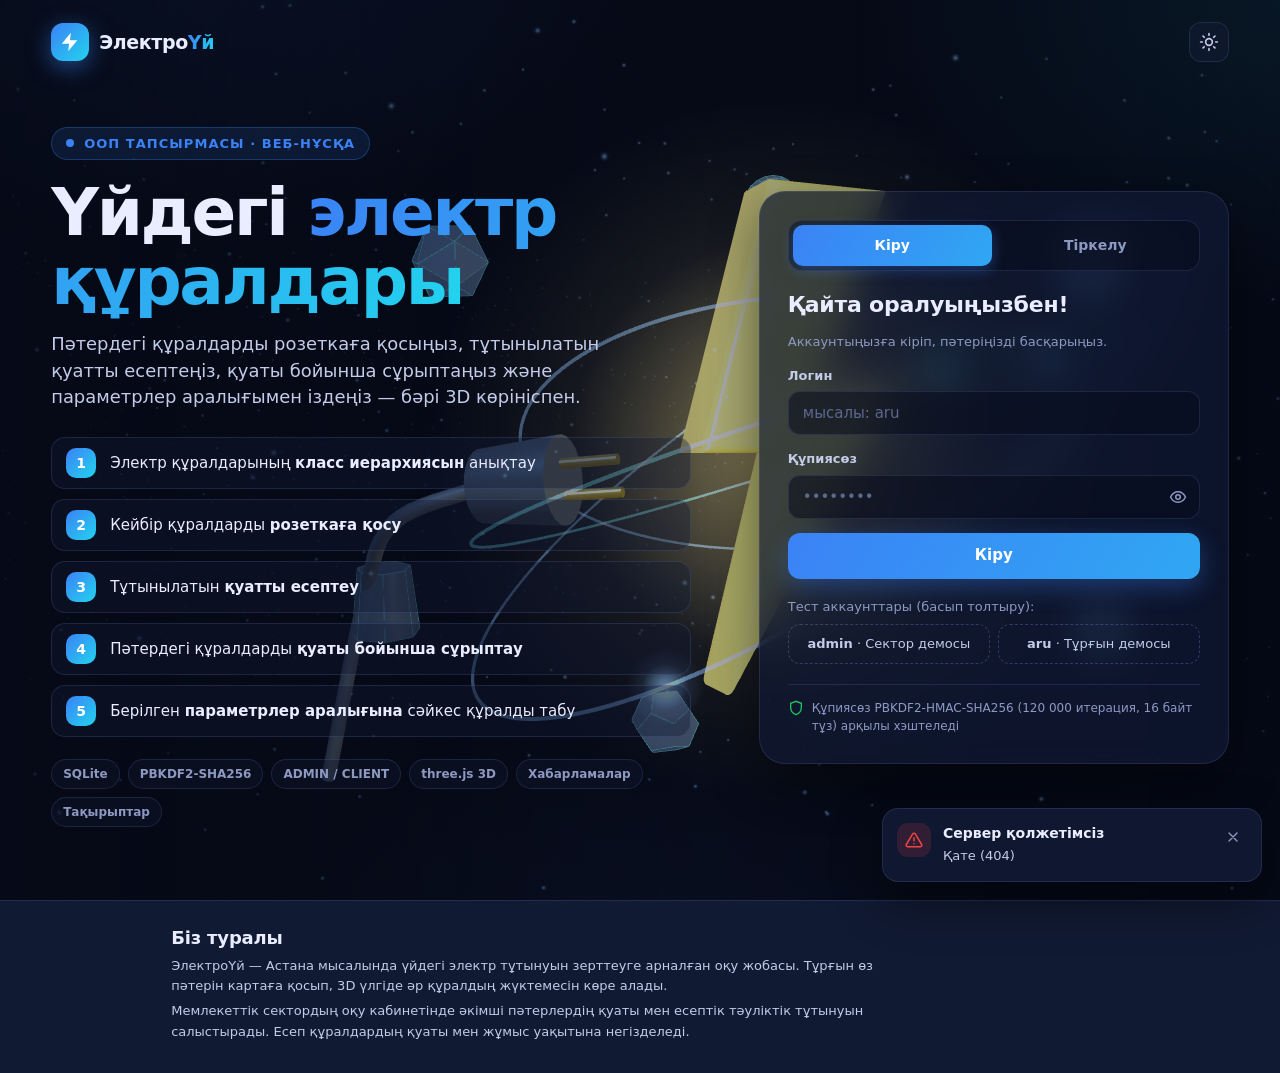
==== commit abf14b6a: "Add shared Astana energy maps and apartment views to the web and Android app" ====
--- a/electroui_web/index.html
+++ b/electroui_web/index.html
@@ -7,7 +7,10 @@
   <meta name="description" content="«Үйдегі электр құралдары» ООП тапсырмасы: класс иерархиясы, розеткаға қосу, қуатты есептеу, сұрыптау және іздеу.">
   <meta name="theme-color" content="#070b18">
   <link rel="icon" href="static/icon.svg" type="image/svg+xml">
+  <link rel="stylesheet" href="static/vendor/leaflet/leaflet.css">
+  <link rel="stylesheet" href="static/vendor/maplibre/maplibre-gl.css">
   <link rel="stylesheet" href="static/app.css">
+  <link rel="stylesheet" href="static/atlas.css">
   <script>
     /* Тақырыпты бет жүктелместен бұрын орнату (жыпылықтамау үшін). */
     (function () {
@@ -83,8 +86,8 @@
           <div class="demo-accounts">
             <span class="muted small">Тест аккаунттары (басып толтыру):</span>
             <div class="demo-row">
-              <button type="button" class="demo-chip" data-login="admin" data-pass="Admin123!"><b>admin</b> · Әкімші</button>
-              <button type="button" class="demo-chip" data-login="aru" data-pass="Aru12345!"><b>aru</b> · Клиент</button>
+              <button type="button" class="demo-chip" data-login="admin" data-pass="Admin123!"><b>admin</b> · Сектор демосы</button>
+              <button type="button" class="demo-chip" data-login="aru" data-pass="Aru12345!"><b>aru</b> · Тұрғын демосы</button>
             </div>
           </div>
         </form>
@@ -124,6 +127,7 @@
             <small class="hint" data-hint="confirm"></small>
           </label>
           <div class="form-error" id="register-error" role="alert" hidden></div>
+          <p class="small muted">Пәтердің 3D үлгісі мен есептік тұтынуын өзіңіз және сектор әкімшісі көре аласыздар. Картаға орынды кейін өзіңіз қосасыз.</p>
           <button class="btn btn-primary btn-block" type="submit"><span>Тіркелу</span></button>
         </form>
         <p class="secure-note">
@@ -170,6 +174,14 @@
     </div>
   </div>
 
+  <footer class="site-about" aria-labelledby="about-title">
+    <div><h2 id="about-title">Біз туралы</h2>
+      <p>ЭлектроҮй — Астана мысалында үйдегі электр тұтынуын зерттеуге арналған оқу жобасы.
+        Тұрғын өз пәтерін картаға қосып, 3D үлгіде әр құралдың жүктемесін көре алады.</p>
+      <p>Мемлекеттік сектордың оқу кабинетінде әкімші пәтерлердің қуаты мен есептік тәуліктік тұтынуын салыстырады.
+        Есеп құралдардың қуаты мен жұмыс уақытына негізделеді.</p>
+    </div>
+  </footer>
   <div id="toasts" class="toasts" aria-live="polite"></div>
   <div id="modal-root"></div>
 
@@ -178,6 +190,9 @@
   <script src="static/three.min.js"></script>
   <script src="static/model.js"></script>
   <script src="static/scene3d.js"></script>
+  <script src="static/vendor/leaflet/leaflet.js"></script>
+  <script src="static/city-scene.js"></script>
+  <script src="static/atlas.js"></script>
   <script src="static/app.js"></script>
 </body>
 </html>
--- a/electroui_web/static/vendor/leaflet/leaflet.css
+++ b/electroui_web/static/vendor/leaflet/leaflet.css
@@ -0,0 +1,661 @@
+/* required styles */
+
+.leaflet-pane,
+.leaflet-tile,
+.leaflet-marker-icon,
+.leaflet-marker-shadow,
+.leaflet-tile-container,
+.leaflet-pane > svg,
+.leaflet-pane > canvas,
+.leaflet-zoom-box,
+.leaflet-image-layer,
+.leaflet-layer {
+	position: absolute;
+	left: 0;
+	top: 0;
+	}
+.leaflet-container {
+	overflow: hidden;
+	}
+.leaflet-tile,
+.leaflet-marker-icon,
+.leaflet-marker-shadow {
+	-webkit-user-select: none;
+	   -moz-user-select: none;
+	        user-select: none;
+	  -webkit-user-drag: none;
+	}
+/* Prevents IE11 from highlighting tiles in blue */
+.leaflet-tile::selection {
+	background: transparent;
+}
+/* Safari renders non-retina tile on retina better with this, but Chrome is worse */
+.leaflet-safari .leaflet-tile {
+	image-rendering: -webkit-optimize-contrast;
+	}
+/* hack that prevents hw layers "stretching" when loading new tiles */
+.leaflet-safari .leaflet-tile-container {
+	width: 1600px;
+	height: 1600px;
+	-webkit-transform-origin: 0 0;
+	}
+.leaflet-marker-icon,
+.leaflet-marker-shadow {
+	display: block;
+	}
+/* .leaflet-container svg: reset svg max-width decleration shipped in Joomla! (joomla.org) 3.x */
+/* .leaflet-container img: map is broken in FF if you have max-width: 100% on tiles */
+.leaflet-container .leaflet-overlay-pane svg {
+	max-width: none !important;
+	max-height: none !important;
+	}
+.leaflet-container .leaflet-marker-pane img,
+.leaflet-container .leaflet-shadow-pane img,
+.leaflet-container .leaflet-tile-pane img,
+.leaflet-container img.leaflet-image-layer,
+.leaflet-container .leaflet-tile {
+	max-width: none !important;
+	max-height: none !important;
+	width: auto;
+	padding: 0;
+	}
+
+.leaflet-container img.leaflet-tile {
+	/* See: https://bugs.chromium.org/p/chromium/issues/detail?id=600120 */
+	mix-blend-mode: plus-lighter;
+}
+
+.leaflet-container.leaflet-touch-zoom {
+	-ms-touch-action: pan-x pan-y;
+	touch-action: pan-x pan-y;
+	}
+.leaflet-container.leaflet-touch-drag {
+	-ms-touch-action: pinch-zoom;
+	/* Fallback for FF which doesn't support pinch-zoom */
+	touch-action: none;
+	touch-action: pinch-zoom;
+}
+.leaflet-container.leaflet-touch-drag.leaflet-touch-zoom {
+	-ms-touch-action: none;
+	touch-action: none;
+}
+.leaflet-container {
+	-webkit-tap-highlight-color: transparent;
+}
+.leaflet-container a {
+	-webkit-tap-highlight-color: rgba(51, 181, 229, 0.4);
+}
+.leaflet-tile {
+	filter: inherit;
+	visibility: hidden;
+	}
+.leaflet-tile-loaded {
+	visibility: inherit;
+	}
+.leaflet-zoom-box {
+	width: 0;
+	height: 0;
+	-moz-box-sizing: border-box;
+	     box-sizing: border-box;
+	z-index: 800;
+	}
+/* workaround for https://bugzilla.mozilla.org/show_bug.cgi?id=888319 */
+.leaflet-overlay-pane svg {
+	-moz-user-select: none;
+	}
+
+.leaflet-pane         { z-index: 400; }
+
+.leaflet-tile-pane    { z-index: 200; }
+.leaflet-overlay-pane { z-index: 400; }
+.leaflet-shadow-pane  { z-index: 500; }
+.leaflet-marker-pane  { z-index: 600; }
+.leaflet-tooltip-pane   { z-index: 650; }
+.leaflet-popup-pane   { z-index: 700; }
+
+.leaflet-map-pane canvas { z-index: 100; }
+.leaflet-map-pane svg    { z-index: 200; }
+
+.leaflet-vml-shape {
+	width: 1px;
+	height: 1px;
+	}
+.lvml {
+	behavior: url(#default#VML);
+	display: inline-block;
+	position: absolute;
+	}
+
+
+/* control positioning */
+
+.leaflet-control {
+	position: relative;
+	z-index: 800;
+	pointer-events: visiblePainted; /* IE 9-10 doesn't have auto */
+	pointer-events: auto;
+	}
+.leaflet-top,
+.leaflet-bottom {
+	position: absolute;
+	z-index: 1000;
+	pointer-events: none;
+	}
+.leaflet-top {
+	top: 0;
+	}
+.leaflet-right {
+	right: 0;
+	}
+.leaflet-bottom {
+	bottom: 0;
+	}
+.leaflet-left {
+	left: 0;
+	}
+.leaflet-control {
+	float: left;
+	clear: both;
+	}
+.leaflet-right .leaflet-control {
+	float: right;
+	}
+.leaflet-top .leaflet-control {
+	margin-top: 10px;
+	}
+.leaflet-bottom .leaflet-control {
+	margin-bottom: 10px;
+	}
+.leaflet-left .leaflet-control {
+	margin-left: 10px;
+	}
+.leaflet-right .leaflet-control {
+	margin-right: 10px;
+	}
+
+
+/* zoom and fade animations */
+
+.leaflet-fade-anim .leaflet-popup {
+	opacity: 0;
+	-webkit-transition: opacity 0.2s linear;
+	   -moz-transition: opacity 0.2s linear;
+	        transition: opacity 0.2s linear;
+	}
+.leaflet-fade-anim .leaflet-map-pane .leaflet-popup {
+	opacity: 1;
+	}
+.leaflet-zoom-animated {
+	-webkit-transform-origin: 0 0;
+	    -ms-transform-origin: 0 0;
+	        transform-origin: 0 0;
+	}
+svg.leaflet-zoom-animated {
+	will-change: transform;
+}
+
+.leaflet-zoom-anim .leaflet-zoom-animated {
+	-webkit-transition: -webkit-transform 0.25s cubic-bezier(0,0,0.25,1);
+	   -moz-transition:    -moz-transform 0.25s cubic-bezier(0,0,0.25,1);
+	        transition:         transform 0.25s cubic-bezier(0,0,0.25,1);
+	}
+.leaflet-zoom-anim .leaflet-tile,
+.leaflet-pan-anim .leaflet-tile {
+	-webkit-transition: none;
+	   -moz-transition: none;
+	        transition: none;
+	}
+
+.leaflet-zoom-anim .leaflet-zoom-hide {
+	visibility: hidden;
+	}
+
+
+/* cursors */
+
+.leaflet-interactive {
+	cursor: pointer;
+	}
+.leaflet-grab {
+	cursor: -webkit-grab;
+	cursor:    -moz-grab;
+	cursor:         grab;
+	}
+.leaflet-crosshair,
+.leaflet-crosshair .leaflet-interactive {
+	cursor: crosshair;
+	}
+.leaflet-popup-pane,
+.leaflet-control {
+	cursor: auto;
+	}
+.leaflet-dragging .leaflet-grab,
+.leaflet-dragging .leaflet-grab .leaflet-interactive,
+.leaflet-dragging .leaflet-marker-draggable {
+	cursor: move;
+	cursor: -webkit-grabbing;
+	cursor:    -moz-grabbing;
+	cursor:         grabbing;
+	}
+
+/* marker & overlays interactivity */
+.leaflet-marker-icon,
+.leaflet-marker-shadow,
+.leaflet-image-layer,
+.leaflet-pane > svg path,
+.leaflet-tile-container {
+	pointer-events: none;
+	}
+
+.leaflet-marker-icon.leaflet-interactive,
+.leaflet-image-layer.leaflet-interactive,
+.leaflet-pane > svg path.leaflet-interactive,
+svg.leaflet-image-layer.leaflet-interactive path {
+	pointer-events: visiblePainted; /* IE 9-10 doesn't have auto */
+	pointer-events: auto;
+	}
+
+/* visual tweaks */
+
+.leaflet-container {
+	background: #ddd;
+	outline-offset: 1px;
+	}
+.leaflet-container a {
+	color: #0078A8;
+	}
+.leaflet-zoom-box {
+	border: 2px dotted #38f;
+	background: rgba(255,255,255,0.5);
+	}
+
+
+/* general typography */
+.leaflet-container {
+	font-family: "Helvetica Neue", Arial, Helvetica, sans-serif;
+	font-size: 12px;
+	font-size: 0.75rem;
+	line-height: 1.5;
+	}
+
+
+/* general toolbar styles */
+
+.leaflet-bar {
+	box-shadow: 0 1px 5px rgba(0,0,0,0.65);
+	border-radius: 4px;
+	}
+.leaflet-bar a {
+	background-color: #fff;
+	border-bottom: 1px solid #ccc;
+	width: 26px;
+	height: 26px;
+	line-height: 26px;
+	display: block;
+	text-align: center;
+	text-decoration: none;
+	color: black;
+	}
+.leaflet-bar a,
+.leaflet-control-layers-toggle {
+	background-position: 50% 50%;
+	background-repeat: no-repeat;
+	display: block;
+	}
+.leaflet-bar a:hover,
+.leaflet-bar a:focus {
+	background-color: #f4f4f4;
+	}
+.leaflet-bar a:first-child {
+	border-top-left-radius: 4px;
+	border-top-right-radius: 4px;
+	}
+.leaflet-bar a:last-child {
+	border-bottom-left-radius: 4px;
+	border-bottom-right-radius: 4px;
+	border-bottom: none;
+	}
+.leaflet-bar a.leaflet-disabled {
+	cursor: default;
+	background-color: #f4f4f4;
+	color: #bbb;
+	}
+
+.leaflet-touch .leaflet-bar a {
+	width: 30px;
+	height: 30px;
+	line-height: 30px;
+	}
+.leaflet-touch .leaflet-bar a:first-child {
+	border-top-left-radius: 2px;
+	border-top-right-radius: 2px;
+	}
+.leaflet-touch .leaflet-bar a:last-child {
+	border-bottom-left-radius: 2px;
+	border-bottom-right-radius: 2px;
+	}
+
+/* zoom control */
+
+.leaflet-control-zoom-in,
+.leaflet-control-zoom-out {
+	font: bold 18px 'Lucida Console', Monaco, monospace;
+	text-indent: 1px;
+	}
+
+.leaflet-touch .leaflet-control-zoom-in, .leaflet-touch .leaflet-control-zoom-out  {
+	font-size: 22px;
+	}
+
+
+/* layers control */
+
+.leaflet-control-layers {
+	box-shadow: 0 1px 5px rgba(0,0,0,0.4);
+	background: #fff;
+	border-radius: 5px;
+	}
+.leaflet-control-layers-toggle {
+	background-image: url(images/layers.png);
+	width: 36px;
+	height: 36px;
+	}
+.leaflet-retina .leaflet-control-layers-toggle {
+	background-image: url(images/layers-2x.png);
+	background-size: 26px 26px;
+	}
+.leaflet-touch .leaflet-control-layers-toggle {
+	width: 44px;
+	height: 44px;
+	}
+.leaflet-control-layers .leaflet-control-layers-list,
+.leaflet-control-layers-expanded .leaflet-control-layers-toggle {
+	display: none;
+	}
+.leaflet-control-layers-expanded .leaflet-control-layers-list {
+	display: block;
+	position: relative;
+	}
+.leaflet-control-layers-expanded {
+	padding: 6px 10px 6px 6px;
+	color: #333;
+	background: #fff;
+	}
+.leaflet-control-layers-scrollbar {
+	overflow-y: scroll;
+	overflow-x: hidden;
+	padding-right: 5px;
+	}
+.leaflet-control-layers-selector {
+	margin-top: 2px;
+	position: relative;
+	top: 1px;
+	}
+.leaflet-control-layers label {
+	display: block;
+	font-size: 13px;
+	font-size: 1.08333em;
+	}
+.leaflet-control-layers-separator {
+	height: 0;
+	border-top: 1px solid #ddd;
+	margin: 5px -10px 5px -6px;
+	}
+
+/* Default icon URLs */
+.leaflet-default-icon-path { /* used only in path-guessing heuristic, see L.Icon.Default */
+	background-image: url(images/marker-icon.png);
+	}
+
+
+/* attribution and scale controls */
+
+.leaflet-container .leaflet-control-attribution {
+	background: #fff;
+	background: rgba(255, 255, 255, 0.8);
+	margin: 0;
+	}
+.leaflet-control-attribution,
+.leaflet-control-scale-line {
+	padding: 0 5px;
+	color: #333;
+	line-height: 1.4;
+	}
+.leaflet-control-attribution a {
+	text-decoration: none;
+	}
+.leaflet-control-attribution a:hover,
+.leaflet-control-attribution a:focus {
+	text-decoration: underline;
+	}
+.leaflet-attribution-flag {
+	display: inline !important;
+	vertical-align: baseline !important;
+	width: 1em;
+	height: 0.6669em;
+	}
+.leaflet-left .leaflet-control-scale {
+	margin-left: 5px;
+	}
+.leaflet-bottom .leaflet-control-scale {
+	margin-bottom: 5px;
+	}
+.leaflet-control-scale-line {
+	border: 2px solid #777;
+	border-top: none;
+	line-height: 1.1;
+	padding: 2px 5px 1px;
+	white-space: nowrap;
+	-moz-box-sizing: border-box;
+	     box-sizing: border-box;
+	background: rgba(255, 255, 255, 0.8);
+	text-shadow: 1px 1px #fff;
+	}
+.leaflet-control-scale-line:not(:first-child) {
+	border-top: 2px solid #777;
+	border-bottom: none;
+	margin-top: -2px;
+	}
+.leaflet-control-scale-line:not(:first-child):not(:last-child) {
+	border-bottom: 2px solid #777;
+	}
+
+.leaflet-touch .leaflet-control-attribution,
+.leaflet-touch .leaflet-control-layers,
+.leaflet-touch .leaflet-bar {
+	box-shadow: none;
+	}
+.leaflet-touch .leaflet-control-layers,
+.leaflet-touch .leaflet-bar {
+	border: 2px solid rgba(0,0,0,0.2);
+	background-clip: padding-box;
+	}
+
+
+/* popup */
+
+.leaflet-popup {
+	position: absolute;
+	text-align: center;
+	margin-bottom: 20px;
+	}
+.leaflet-popup-content-wrapper {
+	padding: 1px;
+	text-align: left;
+	border-radius: 12px;
+	}
+.leaflet-popup-content {
+	margin: 13px 24px 13px 20px;
+	line-height: 1.3;
+	font-size: 13px;
+	font-size: 1.08333em;
+	min-height: 1px;
+	}
+.leaflet-popup-content p {
+	margin: 17px 0;
+	margin: 1.3em 0;
+	}
+.leaflet-popup-tip-container {
+	width: 40px;
+	height: 20px;
+	position: absolute;
+	left: 50%;
+	margin-top: -1px;
+	margin-left: -20px;
+	overflow: hidden;
+	pointer-events: none;
+	}
+.leaflet-popup-tip {
+	width: 17px;
+	height: 17px;
+	padding: 1px;
+
+	margin: -10px auto 0;
+	pointer-events: auto;
+
+	-webkit-transform: rotate(45deg);
+	   -moz-transform: rotate(45deg);
+	    -ms-transform: rotate(45deg);
+	        transform: rotate(45deg);
+	}
+.leaflet-popup-content-wrapper,
+.leaflet-popup-tip {
+	background: white;
+	color: #333;
+	box-shadow: 0 3px 14px rgba(0,0,0,0.4);
+	}
+.leaflet-container a.leaflet-popup-close-button {
+	position: absolute;
+	top: 0;
+	right: 0;
+	border: none;
+	text-align: center;
+	width: 24px;
+	height: 24px;
+	font: 16px/24px Tahoma, Verdana, sans-serif;
+	color: #757575;
+	text-decoration: none;
+	background: transparent;
+	}
+.leaflet-container a.leaflet-popup-close-button:hover,
+.leaflet-container a.leaflet-popup-close-button:focus {
+	color: #585858;
+	}
+.leaflet-popup-scrolled {
+	overflow: auto;
+	}
+
+.leaflet-oldie .leaflet-popup-content-wrapper {
+	-ms-zoom: 1;
+	}
+.leaflet-oldie .leaflet-popup-tip {
+	width: 24px;
+	margin: 0 auto;
+
+	-ms-filter: "progid:DXImageTransform.Microsoft.Matrix(M11=0.70710678, M12=0.70710678, M21=-0.70710678, M22=0.70710678)";
+	filter: progid:DXImageTransform.Microsoft.Matrix(M11=0.70710678, M12=0.70710678, M21=-0.70710678, M22=0.70710678);
+	}
+
+.leaflet-oldie .leaflet-control-zoom,
+.leaflet-oldie .leaflet-control-layers,
+.leaflet-oldie .leaflet-popup-content-wrapper,
+.leaflet-oldie .leaflet-popup-tip {
+	border: 1px solid #999;
+	}
+
+
+/* div icon */
+
+.leaflet-div-icon {
+	background: #fff;
+	border: 1px solid #666;
+	}
+
+
+/* Tooltip */
+/* Base styles for the element that has a tooltip */
+.leaflet-tooltip {
+	position: absolute;
+	padding: 6px;
+	background-color: #fff;
+	border: 1px solid #fff;
+	border-radius: 3px;
+	color: #222;
+	white-space: nowrap;
+	-webkit-user-select: none;
+	-moz-user-select: none;
+	-ms-user-select: none;
+	user-select: none;
+	pointer-events: none;
+	box-shadow: 0 1px 3px rgba(0,0,0,0.4);
+	}
+.leaflet-tooltip.leaflet-interactive {
+	cursor: pointer;
+	pointer-events: auto;
+	}
+.leaflet-tooltip-top:before,
+.leaflet-tooltip-bottom:before,
+.leaflet-tooltip-left:before,
+.leaflet-tooltip-right:before {
+	position: absolute;
+	pointer-events: none;
+	border: 6px solid transparent;
+	background: transparent;
+	content: "";
+	}
+
+/* Directions */
+
+.leaflet-tooltip-bottom {
+	margin-top: 6px;
+}
+.leaflet-tooltip-top {
+	margin-top: -6px;
+}
+.leaflet-tooltip-bottom:before,
+.leaflet-tooltip-top:before {
+	left: 50%;
+	margin-left: -6px;
+	}
+.leaflet-tooltip-top:before {
+	bottom: 0;
+	margin-bottom: -12px;
+	border-top-color: #fff;
+	}
+.leaflet-tooltip-bottom:before {
+	top: 0;
+	margin-top: -12px;
+	margin-left: -6px;
+	border-bottom-color: #fff;
+	}
+.leaflet-tooltip-left {
+	margin-left: -6px;
+}
+.leaflet-tooltip-right {
+	margin-left: 6px;
+}
+.leaflet-tooltip-left:before,
+.leaflet-tooltip-right:before {
+	top: 50%;
+	margin-top: -6px;
+	}
+.leaflet-tooltip-left:before {
+	right: 0;
+	margin-right: -12px;
+	border-left-color: #fff;
+	}
+.leaflet-tooltip-right:before {
+	left: 0;
+	margin-left: -12px;
+	border-right-color: #fff;
+	}
+
+/* Printing */
+
+@media print {
+	/* Prevent printers from removing background-images of controls. */
+	.leaflet-control {
+		-webkit-print-color-adjust: exact;
+		print-color-adjust: exact;
+		}
+	}
--- a/electroui_web/static/vendor/maplibre/maplibre-gl.css
+++ b/electroui_web/static/vendor/maplibre/maplibre-gl.css
@@ -0,0 +1 @@
+.maplibregl-map{font:12px/20px Helvetica Neue,Arial,Helvetica,sans-serif;overflow:hidden;position:relative;-webkit-tap-highlight-color:rgb(0,0,0,0)}.maplibregl-canvas{left:0;position:absolute;top:0}.maplibregl-map:fullscreen{height:100%;width:100%}.maplibregl-ctrl-group button.maplibregl-ctrl-compass{touch-action:none}.maplibregl-canvas-container.maplibregl-interactive,.maplibregl-ctrl-group button.maplibregl-ctrl-compass{cursor:grab;-webkit-user-select:none;-moz-user-select:none;user-select:none}.maplibregl-canvas-container.maplibregl-interactive.maplibregl-track-pointer{cursor:pointer}.maplibregl-canvas-container.maplibregl-interactive:active,.maplibregl-ctrl-group button.maplibregl-ctrl-compass:active{cursor:grabbing}.maplibregl-canvas-container.maplibregl-touch-zoom-rotate,.maplibregl-canvas-container.maplibregl-touch-zoom-rotate .maplibregl-canvas{touch-action:pan-x pan-y}.maplibregl-canvas-container.maplibregl-touch-drag-pan,.maplibregl-canvas-container.maplibregl-touch-drag-pan .maplibregl-canvas{touch-action:pinch-zoom}.maplibregl-canvas-container.maplibregl-touch-zoom-rotate.maplibregl-touch-drag-pan,.maplibregl-canvas-container.maplibregl-touch-zoom-rotate.maplibregl-touch-drag-pan .maplibregl-canvas{touch-action:none}.maplibregl-canvas-container.maplibregl-touch-drag-pan.maplibregl-cooperative-gestures,.maplibregl-canvas-container.maplibregl-touch-drag-pan.maplibregl-cooperative-gestures .maplibregl-canvas{touch-action:pan-x pan-y}.maplibregl-ctrl-bottom-left,.maplibregl-ctrl-bottom-right,.maplibregl-ctrl-top-left,.maplibregl-ctrl-top-right{pointer-events:none;position:absolute;z-index:2}.maplibregl-ctrl-top-left{left:0;top:0}.maplibregl-ctrl-top-right{right:0;top:0}.maplibregl-ctrl-bottom-left{bottom:0;left:0}.maplibregl-ctrl-bottom-right{bottom:0;right:0}.maplibregl-ctrl{clear:both;pointer-events:auto;transform:translate(0)}.maplibregl-ctrl-top-left .maplibregl-ctrl{float:left;margin:10px 0 0 10px}.maplibregl-ctrl-top-right .maplibregl-ctrl{float:right;margin:10px 10px 0 0}.maplibregl-ctrl-bottom-left .maplibregl-ctrl{float:left;margin:0 0 10px 10px}.maplibregl-ctrl-bottom-right .maplibregl-ctrl{float:right;margin:0 10px 10px 0}.maplibregl-ctrl-group{background:#fff;border-radius:4px}.maplibregl-ctrl-group:not(:empty){box-shadow:0 0 0 2px rgba(0,0,0,.1)}@media (forced-colors:active){.maplibregl-ctrl-group:not(:empty){box-shadow:0 0 0 2px ButtonText}}.maplibregl-ctrl-group button{background-color:transparent;border:0;box-sizing:border-box;cursor:pointer;display:block;height:29px;outline:none;padding:0;width:29px}.maplibregl-ctrl-group button+button{border-top:1px solid #ddd}.maplibregl-ctrl button .maplibregl-ctrl-icon{background-position:50%;background-repeat:no-repeat;display:block;height:100%;width:100%}@media (forced-colors:active){.maplibregl-ctrl-icon{background-color:transparent}.maplibregl-ctrl-group button+button{border-top:1px solid ButtonText}}.maplibregl-ctrl button::-moz-focus-inner{border:0;padding:0}.maplibregl-ctrl-attrib-button:focus,.maplibregl-ctrl-group button:focus{box-shadow:0 0 2px 2px #0096ff}.maplibregl-ctrl button:disabled{cursor:not-allowed}.maplibregl-ctrl button:disabled .maplibregl-ctrl-icon{opacity:.25}@media (hover:hover){.maplibregl-ctrl button:not(:disabled):hover{background-color:rgba(0,0,0,.05)}}.maplibregl-ctrl button:not(:disabled):active{background-color:rgba(0,0,0,.05)}.maplibregl-ctrl-group button:focus:focus-visible{box-shadow:0 0 2px 2px #0096ff}.maplibregl-ctrl-group button:focus:not(:focus-visible){box-shadow:none}.maplibregl-ctrl-group button:focus:first-child{border-radius:4px 4px 0 0}.maplibregl-ctrl-group button:focus:last-child{border-radius:0 0 4px 4px}.maplibregl-ctrl-group button:focus:only-child{border-radius:inherit}.maplibregl-ctrl button.maplibregl-ctrl-zoom-out .maplibregl-ctrl-icon{background-image:url("data:image/svg+xml;charset=utf-8,%3Csvg xmlns='http://www.w3.org/2000/svg' width='29' height='29' fill='%23333' viewBox='0 0 29 29'%3E%3Cpath d='M10 13c-.75 0-1.5.75-1.5 1.5S9.25 16 10 16h9c.75 0 1.5-.75 1.5-1.5S19.75 13 19 13z'/%3E%3C/svg%3E")}.maplibregl-ctrl button.maplibregl-ctrl-zoom-in .maplibregl-ctrl-icon{background-image:url("data:image/svg+xml;charset=utf-8,%3Csvg xmlns='http://www.w3.org/2000/svg' width='29' height='29' fill='%23333' viewBox='0 0 29 29'%3E%3Cpath d='M14.5 8.5c-.75 0-1.5.75-1.5 1.5v3h-3c-.75 0-1.5.75-1.5 1.5S9.25 16 10 16h3v3c0 .75.75 1.5 1.5 1.5S16 19.75 16 19v-3h3c.75 0 1.5-.75 1.5-1.5S19.75 13 19 13h-3v-3c0-.75-.75-1.5-1.5-1.5'/%3E%3C/svg%3E")}@media (forced-colors:active){.maplibregl-ctrl button.maplibregl-ctrl-zoom-out .maplibregl-ctrl-icon{background-image:url("data:image/svg+xml;charset=utf-8,%3Csvg xmlns='http://www.w3.org/2000/svg' width='29' height='29' fill='%23fff' viewBox='0 0 29 29'%3E%3Cpath d='M10 13c-.75 0-1.5.75-1.5 1.5S9.25 16 10 16h9c.75 0 1.5-.75 1.5-1.5S19.75 13 19 13z'/%3E%3C/svg%3E")}.maplibregl-ctrl button.maplibregl-ctrl-zoom-in .maplibregl-ctrl-icon{background-image:url("data:image/svg+xml;charset=utf-8,%3Csvg xmlns='http://www.w3.org/2000/svg' width='29' height='29' fill='%23fff' viewBox='0 0 29 29'%3E%3Cpath d='M14.5 8.5c-.75 0-1.5.75-1.5 1.5v3h-3c-.75 0-1.5.75-1.5 1.5S9.25 16 10 16h3v3c0 .75.75 1.5 1.5 1.5S16 19.75 16 19v-3h3c.75 0 1.5-.75 1.5-1.5S19.75 13 19 13h-3v-3c0-.75-.75-1.5-1.5-1.5'/%3E%3C/svg%3E")}}@media (forced-colors:active) and (prefers-color-scheme:light){.maplibregl-ctrl button.maplibregl-ctrl-zoom-out .maplibregl-ctrl-icon{background-image:url("data:image/svg+xml;charset=utf-8,%3Csvg xmlns='http://www.w3.org/2000/svg' width='29' height='29' viewBox='0 0 29 29'%3E%3Cpath d='M10 13c-.75 0-1.5.75-1.5 1.5S9.25 16 10 16h9c.75 0 1.5-.75 1.5-1.5S19.75 13 19 13z'/%3E%3C/svg%3E")}.maplibregl-ctrl button.maplibregl-ctrl-zoom-in .maplibregl-ctrl-icon{background-image:url("data:image/svg+xml;charset=utf-8,%3Csvg xmlns='http://www.w3.org/2000/svg' width='29' height='29' viewBox='0 0 29 29'%3E%3Cpath d='M14.5 8.5c-.75 0-1.5.75-1.5 1.5v3h-3c-.75 0-1.5.75-1.5 1.5S9.25 16 10 16h3v3c0 .75.75 1.5 1.5 1.5S16 19.75 16 19v-3h3c.75 0 1.5-.75 1.5-1.5S19.75 13 19 13h-3v-3c0-.75-.75-1.5-1.5-1.5'/%3E%3C/svg%3E")}}.maplibregl-ctrl button.maplibregl-ctrl-fullscreen .maplibregl-ctrl-icon{background-image:url("data:image/svg+xml;charset=utf-8,%3Csvg xmlns='http://www.w3.org/2000/svg' width='29' height='29' fill='%23333' viewBox='0 0 29 29'%3E%3Cpath d='M24 16v5.5c0 1.75-.75 2.5-2.5 2.5H16v-1l3-1.5-4-5.5 1-1 5.5 4 1.5-3zM6 16l1.5 3 5.5-4 1 1-4 5.5 3 1.5v1H7.5C5.75 24 5 23.25 5 21.5V16zm7-11v1l-3 1.5 4 5.5-1 1-5.5-4L6 13H5V7.5C5 5.75 5.75 5 7.5 5zm11 2.5c0-1.75-.75-2.5-2.5-2.5H16v1l3 1.5-4 5.5 1 1 5.5-4 1.5 3h1z'/%3E%3C/svg%3E")}.maplibregl-ctrl button.maplibregl-ctrl-shrink .maplibregl-ctrl-icon{background-image:url("data:image/svg+xml;charset=utf-8,%3Csvg xmlns='http://www.w3.org/2000/svg' width='29' height='29' viewBox='0 0 29 29'%3E%3Cpath d='M18.5 16c-1.75 0-2.5.75-2.5 2.5V24h1l1.5-3 5.5 4 1-1-4-5.5 3-1.5v-1zM13 18.5c0-1.75-.75-2.5-2.5-2.5H5v1l3 1.5L4 24l1 1 5.5-4 1.5 3h1zm3-8c0 1.75.75 2.5 2.5 2.5H24v-1l-3-1.5L25 5l-1-1-5.5 4L17 5h-1zM10.5 13c1.75 0 2.5-.75 2.5-2.5V5h-1l-1.5 3L5 4 4 5l4 5.5L5 12v1z'/%3E%3C/svg%3E")}@media (forced-colors:active){.maplibregl-ctrl button.maplibregl-ctrl-fullscreen .maplibregl-ctrl-icon{background-image:url("data:image/svg+xml;charset=utf-8,%3Csvg xmlns='http://www.w3.org/2000/svg' width='29' height='29' fill='%23fff' viewBox='0 0 29 29'%3E%3Cpath d='M24 16v5.5c0 1.75-.75 2.5-2.5 2.5H16v-1l3-1.5-4-5.5 1-1 5.5 4 1.5-3zM6 16l1.5 3 5.5-4 1 1-4 5.5 3 1.5v1H7.5C5.75 24 5 23.25 5 21.5V16zm7-11v1l-3 1.5 4 5.5-1 1-5.5-4L6 13H5V7.5C5 5.75 5.75 5 7.5 5zm11 2.5c0-1.75-.75-2.5-2.5-2.5H16v1l3 1.5-4 5.5 1 1 5.5-4 1.5 3h1z'/%3E%3C/svg%3E")}.maplibregl-ctrl button.maplibregl-ctrl-shrink .maplibregl-ctrl-icon{background-image:url("data:image/svg+xml;charset=utf-8,%3Csvg xmlns='http://www.w3.org/2000/svg' width='29' height='29' fill='%23fff' viewBox='0 0 29 29'%3E%3Cpath d='M18.5 16c-1.75 0-2.5.75-2.5 2.5V24h1l1.5-3 5.5 4 1-1-4-5.5 3-1.5v-1zM13 18.5c0-1.75-.75-2.5-2.5-2.5H5v1l3 1.5L4 24l1 1 5.5-4 1.5 3h1zm3-8c0 1.75.75 2.5 2.5 2.5H24v-1l-3-1.5L25 5l-1-1-5.5 4L17 5h-1zM10.5 13c1.75 0 2.5-.75 2.5-2.5V5h-1l-1.5 3L5 4 4 5l4 5.5L5 12v1z'/%3E%3C/svg%3E")}}@media (forced-colors:active) and (prefers-color-scheme:light){.maplibregl-ctrl button.maplibregl-ctrl-fullscreen .maplibregl-ctrl-icon{background-image:url("data:image/svg+xml;charset=utf-8,%3Csvg xmlns='http://www.w3.org/2000/svg' width='29' height='29' viewBox='0 0 29 29'%3E%3Cpath d='M24 16v5.5c0 1.75-.75 2.5-2.5 2.5H16v-1l3-1.5-4-5.5 1-1 5.5 4 1.5-3zM6 16l1.5 3 5.5-4 1 1-4 5.5 3 1.5v1H7.5C5.75 24 5 23.25 5 21.5V16zm7-11v1l-3 1.5 4 5.5-1 1-5.5-4L6 13H5V7.5C5 5.75 5.75 5 7.5 5zm11 2.5c0-1.75-.75-2.5-2.5-2.5H16v1l3 1.5-4 5.5 1 1 5.5-4 1.5 3h1z'/%3E%3C/svg%3E")}.maplibregl-ctrl button.maplibregl-ctrl-shrink .maplibregl-ctrl-icon{background-image:url("data:image/svg+xml;charset=utf-8,%3Csvg xmlns='http://www.w3.org/2000/svg' width='29' height='29' viewBox='0 0 29 29'%3E%3Cpath d='M18.5 16c-1.75 0-2.5.75-2.5 2.5V24h1l1.5-3 5.5 4 1-1-4-5.5 3-1.5v-1zM13 18.5c0-1.75-.75-2.5-2.5-2.5H5v1l3 1.5L4 24l1 1 5.5-4 1.5 3h1zm3-8c0 1.75.75 2.5 2.5 2.5H24v-1l-3-1.5L25 5l-1-1-5.5 4L17 5h-1zM10.5 13c1.75 0 2.5-.75 2.5-2.5V5h-1l-1.5 3L5 4 4 5l4 5.5L5 12v1z'/%3E%3C/svg%3E")}}.maplibregl-ctrl button.maplibregl-ctrl-compass .maplibregl-ctrl-icon{background-image:url("data:image/svg+xml;charset=utf-8,%3Csvg xmlns='http://www.w3.org/2000/svg' width='29' height='29' fill='%23333' viewBox='0 0 29 29'%3E%3Cpath d='m10.5 14 4-8 4 8z'/%3E%3Cpath fill='%23ccc' d='m10.5 16 4 8 4-8z'/%3E%3C/svg%3E")}@media (forced-colors:active){.maplibregl-ctrl button.maplibregl-ctrl-compass .maplibregl-ctrl-icon{background-image:url("data:image/svg+xml;charset=utf-8,%3Csvg xmlns='http://www.w3.org/2000/svg' width='29' height='29' fill='%23fff' viewBox='0 0 29 29'%3E%3Cpath d='m10.5 14 4-8 4 8z'/%3E%3Cpath fill='%23ccc' d='m10.5 16 4 8 4-8z'/%3E%3C/svg%3E")}}@media (forced-colors:active) and (prefers-color-scheme:light){.maplibregl-ctrl button.maplibregl-ctrl-compass .maplibregl-ctrl-icon{background-image:url("data:image/svg+xml;charset=utf-8,%3Csvg xmlns='http://www.w3.org/2000/svg' width='29' height='29' viewBox='0 0 29 29'%3E%3Cpath d='m10.5 14 4-8 4 8z'/%3E%3Cpath fill='%23ccc' d='m10.5 16 4 8 4-8z'/%3E%3C/svg%3E")}}.maplibregl-ctrl button.maplibregl-ctrl-globe .maplibregl-ctrl-icon{background-image:url("data:image/svg+xml;charset=utf-8,%3Csvg xmlns='http://www.w3.org/2000/svg' width='22' height='22' fill='none' stroke='%23333' viewBox='0 0 22 22'%3E%3Ccircle cx='11' cy='11' r='8.5'/%3E%3Cpath d='M17.5 11c0 4.819-3.02 8.5-6.5 8.5S4.5 15.819 4.5 11 7.52 2.5 11 2.5s6.5 3.681 6.5 8.5Z'/%3E%3Cpath d='M13.5 11c0 2.447-.331 4.64-.853 6.206-.262.785-.562 1.384-.872 1.777-.314.399-.58.517-.775.517s-.461-.118-.775-.517c-.31-.393-.61-.992-.872-1.777C8.831 15.64 8.5 13.446 8.5 11s.331-4.64.853-6.206c.262-.785.562-1.384.872-1.777.314-.399.58-.517.775-.517s.461.118.775.517c.31.393.61.992.872 1.777.522 1.565.853 3.76.853 6.206Z'/%3E%3Cpath d='M11 7.5c-1.909 0-3.622-.166-4.845-.428-.616-.132-1.08-.283-1.379-.434a1.3 1.3 0 0 1-.224-.138q.07-.058.224-.138c.299-.151.763-.302 1.379-.434C7.378 5.666 9.091 5.5 11 5.5s3.622.166 4.845.428c.616.132 1.08.283 1.379.434.105.053.177.1.224.138q-.07.058-.224.138c-.299.151-.763.302-1.379.434-1.223.262-2.936.428-4.845.428ZM4.486 6.436ZM11 16.5c-1.909 0-3.622-.166-4.845-.428-.616-.132-1.08-.283-1.379-.434a1.3 1.3 0 0 1-.224-.138 1.3 1.3 0 0 1 .224-.138c.299-.151.763-.302 1.379-.434C7.378 14.666 9.091 14.5 11 14.5s3.622.166 4.845.428c.616.132 1.08.283 1.379.434.105.053.177.1.224.138a1.3 1.3 0 0 1-.224.138c-.299.151-.763.302-1.379.434-1.223.262-2.936.428-4.845.428Zm-6.514-1.064ZM11 12.5c-2.46 0-4.672-.222-6.255-.574-.796-.177-1.406-.38-1.805-.59a1.5 1.5 0 0 1-.39-.272.3.3 0 0 1-.047-.064.3.3 0 0 1 .048-.064c.066-.073.189-.167.389-.272.399-.21 1.009-.413 1.805-.59C6.328 9.722 8.54 9.5 11 9.5s4.672.222 6.256.574c.795.177 1.405.38 1.804.59.2.105.323.2.39.272a.3.3 0 0 1 .047.064.3.3 0 0 1-.048.064 1.4 1.4 0 0 1-.389.272c-.399.21-1.009.413-1.804.59-1.584.352-3.796.574-6.256.574Zm-8.501-1.51v.002zm0 .018v.002zm17.002.002v-.002zm0-.018v-.002z'/%3E%3C/svg%3E")}.maplibregl-ctrl button.maplibregl-ctrl-globe-enabled .maplibregl-ctrl-icon{background-image:url("data:image/svg+xml;charset=utf-8,%3Csvg xmlns='http://www.w3.org/2000/svg' width='22' height='22' fill='none' stroke='%2333b5e5' viewBox='0 0 22 22'%3E%3Ccircle cx='11' cy='11' r='8.5'/%3E%3Cpath d='M17.5 11c0 4.819-3.02 8.5-6.5 8.5S4.5 15.819 4.5 11 7.52 2.5 11 2.5s6.5 3.681 6.5 8.5Z'/%3E%3Cpath d='M13.5 11c0 2.447-.331 4.64-.853 6.206-.262.785-.562 1.384-.872 1.777-.314.399-.58.517-.775.517s-.461-.118-.775-.517c-.31-.393-.61-.992-.872-1.777C8.831 15.64 8.5 13.446 8.5 11s.331-4.64.853-6.206c.262-.785.562-1.384.872-1.777.314-.399.58-.517.775-.517s.461.118.775.517c.31.393.61.992.872 1.777.522 1.565.853 3.76.853 6.206Z'/%3E%3Cpath d='M11 7.5c-1.909 0-3.622-.166-4.845-.428-.616-.132-1.08-.283-1.379-.434a1.3 1.3 0 0 1-.224-.138q.07-.058.224-.138c.299-.151.763-.302 1.379-.434C7.378 5.666 9.091 5.5 11 5.5s3.622.166 4.845.428c.616.132 1.08.283 1.379.434.105.053.177.1.224.138q-.07.058-.224.138c-.299.151-.763.302-1.379.434-1.223.262-2.936.428-4.845.428ZM4.486 6.436ZM11 16.5c-1.909 0-3.622-.166-4.845-.428-.616-.132-1.08-.283-1.379-.434a1.3 1.3 0 0 1-.224-.138 1.3 1.3 0 0 1 .224-.138c.299-.151.763-.302 1.379-.434C7.378 14.666 9.091 14.5 11 14.5s3.622.166 4.845.428c.616.132 1.08.283 1.379.434.105.053.177.1.224.138a1.3 1.3 0 0 1-.224.138c-.299.151-.763.302-1.379.434-1.223.262-2.936.428-4.845.428Zm-6.514-1.064ZM11 12.5c-2.46 0-4.672-.222-6.255-.574-.796-.177-1.406-.38-1.805-.59a1.5 1.5 0 0 1-.39-.272.3.3 0 0 1-.047-.064.3.3 0 0 1 .048-.064c.066-.073.189-.167.389-.272.399-.21 1.009-.413 1.805-.59C6.328 9.722 8.54 9.5 11 9.5s4.672.222 6.256.574c.795.177 1.405.38 1.804.59.2.105.323.2.39.272a.3.3 0 0 1 .047.064.3.3 0 0 1-.048.064 1.4 1.4 0 0 1-.389.272c-.399.21-1.009.413-1.804.59-1.584.352-3.796.574-6.256.574Zm-8.501-1.51v.002zm0 .018v.002zm17.002.002v-.002zm0-.018v-.002z'/%3E%3C/svg%3E")}.maplibregl-ctrl button.maplibregl-ctrl-terrain .maplibregl-ctrl-icon{background-image:url("data:image/svg+xml;charset=utf-8,%3Csvg xmlns='http://www.w3.org/2000/svg' width='22' height='22' fill='%23333' viewBox='0 0 22 22'%3E%3Cpath d='m1.754 13.406 4.453-4.851 3.09 3.09 3.281 3.277.969-.969-3.309-3.312 3.844-4.121 6.148 6.886h1.082v-.855l-7.207-8.07-4.84 5.187L6.169 6.57l-5.48 5.965v.871ZM.688 16.844h20.625v1.375H.688Zm0 0'/%3E%3C/svg%3E")}.maplibregl-ctrl button.maplibregl-ctrl-terrain-enabled .maplibregl-ctrl-icon{background-image:url("data:image/svg+xml;charset=utf-8,%3Csvg xmlns='http://www.w3.org/2000/svg' width='22' height='22' fill='%2333b5e5' viewBox='0 0 22 22'%3E%3Cpath d='m1.754 13.406 4.453-4.851 3.09 3.09 3.281 3.277.969-.969-3.309-3.312 3.844-4.121 6.148 6.886h1.082v-.855l-7.207-8.07-4.84 5.187L6.169 6.57l-5.48 5.965v.871ZM.688 16.844h20.625v1.375H.688Zm0 0'/%3E%3C/svg%3E")}.maplibregl-ctrl button.maplibregl-ctrl-geolocate .maplibregl-ctrl-icon{background-image:url("data:image/svg+xml;charset=utf-8,%3Csvg xmlns='http://www.w3.org/2000/svg' width='29' height='29' fill='%23333' viewBox='0 0 20 20'%3E%3Cpath d='M10 4C9 4 9 5 9 5v.1A5 5 0 0 0 5.1 9H5s-1 0-1 1 1 1 1 1h.1A5 5 0 0 0 9 14.9v.1s0 1 1 1 1-1 1-1v-.1a5 5 0 0 0 3.9-3.9h.1s1 0 1-1-1-1-1-1h-.1A5 5 0 0 0 11 5.1V5s0-1-1-1m0 2.5a3.5 3.5 0 1 1 0 7 3.5 3.5 0 1 1 0-7'/%3E%3Ccircle cx='10' cy='10' r='2'/%3E%3C/svg%3E")}.maplibregl-ctrl button.maplibregl-ctrl-geolocate:disabled .maplibregl-ctrl-icon{background-image:url("data:image/svg+xml;charset=utf-8,%3Csvg xmlns='http://www.w3.org/2000/svg' width='29' height='29' fill='%23aaa' viewBox='0 0 20 20'%3E%3Cpath d='M10 4C9 4 9 5 9 5v.1A5 5 0 0 0 5.1 9H5s-1 0-1 1 1 1 1 1h.1A5 5 0 0 0 9 14.9v.1s0 1 1 1 1-1 1-1v-.1a5 5 0 0 0 3.9-3.9h.1s1 0 1-1-1-1-1-1h-.1A5 5 0 0 0 11 5.1V5s0-1-1-1m0 2.5a3.5 3.5 0 1 1 0 7 3.5 3.5 0 1 1 0-7'/%3E%3Ccircle cx='10' cy='10' r='2'/%3E%3Cpath fill='red' d='m14 5 1 1-9 9-1-1z'/%3E%3C/svg%3E")}.maplibregl-ctrl button.maplibregl-ctrl-geolocate.maplibregl-ctrl-geolocate-active .maplibregl-ctrl-icon{background-image:url("data:image/svg+xml;charset=utf-8,%3Csvg xmlns='http://www.w3.org/2000/svg' width='29' height='29' fill='%2333b5e5' viewBox='0 0 20 20'%3E%3Cpath d='M10 4C9 4 9 5 9 5v.1A5 5 0 0 0 5.1 9H5s-1 0-1 1 1 1 1 1h.1A5 5 0 0 0 9 14.9v.1s0 1 1 1 1-1 1-1v-.1a5 5 0 0 0 3.9-3.9h.1s1 0 1-1-1-1-1-1h-.1A5 5 0 0 0 11 5.1V5s0-1-1-1m0 2.5a3.5 3.5 0 1 1 0 7 3.5 3.5 0 1 1 0-7'/%3E%3Ccircle cx='10' cy='10' r='2'/%3E%3C/svg%3E")}.maplibregl-ctrl button.maplibregl-ctrl-geolocate.maplibregl-ctrl-geolocate-active-error .maplibregl-ctrl-icon{background-image:url("data:image/svg+xml;charset=utf-8,%3Csvg xmlns='http://www.w3.org/2000/svg' width='29' height='29' fill='%23e58978' viewBox='0 0 20 20'%3E%3Cpath d='M10 4C9 4 9 5 9 5v.1A5 5 0 0 0 5.1 9H5s-1 0-1 1 1 1 1 1h.1A5 5 0 0 0 9 14.9v.1s0 1 1 1 1-1 1-1v-.1a5 5 0 0 0 3.9-3.9h.1s1 0 1-1-1-1-1-1h-.1A5 5 0 0 0 11 5.1V5s0-1-1-1m0 2.5a3.5 3.5 0 1 1 0 7 3.5 3.5 0 1 1 0-7'/%3E%3Ccircle cx='10' cy='10' r='2'/%3E%3C/svg%3E")}.maplibregl-ctrl button.maplibregl-ctrl-geolocate.maplibregl-ctrl-geolocate-background .maplibregl-ctrl-icon{background-image:url("data:image/svg+xml;charset=utf-8,%3Csvg xmlns='http://www.w3.org/2000/svg' width='29' height='29' fill='%2333b5e5' viewBox='0 0 20 20'%3E%3Cpath d='M10 4C9 4 9 5 9 5v.1A5 5 0 0 0 5.1 9H5s-1 0-1 1 1 1 1 1h.1A5 5 0 0 0 9 14.9v.1s0 1 1 1 1-1 1-1v-.1a5 5 0 0 0 3.9-3.9h.1s1 0 1-1-1-1-1-1h-.1A5 5 0 0 0 11 5.1V5s0-1-1-1m0 2.5a3.5 3.5 0 1 1 0 7 3.5 3.5 0 1 1 0-7'/%3E%3C/svg%3E")}.maplibregl-ctrl button.maplibregl-ctrl-geolocate.maplibregl-ctrl-geolocate-background-error .maplibregl-ctrl-icon{background-image:url("data:image/svg+xml;charset=utf-8,%3Csvg xmlns='http://www.w3.org/2000/svg' width='29' height='29' fill='%23e54e33' viewBox='0 0 20 20'%3E%3Cpath d='M10 4C9 4 9 5 9 5v.1A5 5 0 0 0 5.1 9H5s-1 0-1 1 1 1 1 1h.1A5 5 0 0 0 9 14.9v.1s0 1 1 1 1-1 1-1v-.1a5 5 0 0 0 3.9-3.9h.1s1 0 1-1-1-1-1-1h-.1A5 5 0 0 0 11 5.1V5s0-1-1-1m0 2.5a3.5 3.5 0 1 1 0 7 3.5 3.5 0 1 1 0-7'/%3E%3C/svg%3E")}.maplibregl-ctrl button.maplibregl-ctrl-geolocate.maplibregl-ctrl-geolocate-waiting .maplibregl-ctrl-icon{animation:maplibregl-spin 2s linear infinite}@media (forced-colors:active){.maplibregl-ctrl button.maplibregl-ctrl-geolocate .maplibregl-ctrl-icon{background-image:url("data:image/svg+xml;charset=utf-8,%3Csvg xmlns='http://www.w3.org/2000/svg' width='29' height='29' fill='%23fff' viewBox='0 0 20 20'%3E%3Cpath d='M10 4C9 4 9 5 9 5v.1A5 5 0 0 0 5.1 9H5s-1 0-1 1 1 1 1 1h.1A5 5 0 0 0 9 14.9v.1s0 1 1 1 1-1 1-1v-.1a5 5 0 0 0 3.9-3.9h.1s1 0 1-1-1-1-1-1h-.1A5 5 0 0 0 11 5.1V5s0-1-1-1m0 2.5a3.5 3.5 0 1 1 0 7 3.5 3.5 0 1 1 0-7'/%3E%3Ccircle cx='10' cy='10' r='2'/%3E%3C/svg%3E")}.maplibregl-ctrl button.maplibregl-ctrl-geolocate:disabled .maplibregl-ctrl-icon{background-image:url("data:image/svg+xml;charset=utf-8,%3Csvg xmlns='http://www.w3.org/2000/svg' width='29' height='29' fill='%23999' viewBox='0 0 20 20'%3E%3Cpath d='M10 4C9 4 9 5 9 5v.1A5 5 0 0 0 5.1 9H5s-1 0-1 1 1 1 1 1h.1A5 5 0 0 0 9 14.9v.1s0 1 1 1 1-1 1-1v-.1a5 5 0 0 0 3.9-3.9h.1s1 0 1-1-1-1-1-1h-.1A5 5 0 0 0 11 5.1V5s0-1-1-1m0 2.5a3.5 3.5 0 1 1 0 7 3.5 3.5 0 1 1 0-7'/%3E%3Ccircle cx='10' cy='10' r='2'/%3E%3Cpath fill='red' d='m14 5 1 1-9 9-1-1z'/%3E%3C/svg%3E")}.maplibregl-ctrl button.maplibregl-ctrl-geolocate.maplibregl-ctrl-geolocate-active .maplibregl-ctrl-icon{background-image:url("data:image/svg+xml;charset=utf-8,%3Csvg xmlns='http://www.w3.org/2000/svg' width='29' height='29' fill='%2333b5e5' viewBox='0 0 20 20'%3E%3Cpath d='M10 4C9 4 9 5 9 5v.1A5 5 0 0 0 5.1 9H5s-1 0-1 1 1 1 1 1h.1A5 5 0 0 0 9 14.9v.1s0 1 1 1 1-1 1-1v-.1a5 5 0 0 0 3.9-3.9h.1s1 0 1-1-1-1-1-1h-.1A5 5 0 0 0 11 5.1V5s0-1-1-1m0 2.5a3.5 3.5 0 1 1 0 7 3.5 3.5 0 1 1 0-7'/%3E%3Ccircle cx='10' cy='10' r='2'/%3E%3C/svg%3E")}.maplibregl-ctrl button.maplibregl-ctrl-geolocate.maplibregl-ctrl-geolocate-active-error .maplibregl-ctrl-icon{background-image:url("data:image/svg+xml;charset=utf-8,%3Csvg xmlns='http://www.w3.org/2000/svg' width='29' height='29' fill='%23e58978' viewBox='0 0 20 20'%3E%3Cpath d='M10 4C9 4 9 5 9 5v.1A5 5 0 0 0 5.1 9H5s-1 0-1 1 1 1 1 1h.1A5 5 0 0 0 9 14.9v.1s0 1 1 1 1-1 1-1v-.1a5 5 0 0 0 3.9-3.9h.1s1 0 1-1-1-1-1-1h-.1A5 5 0 0 0 11 5.1V5s0-1-1-1m0 2.5a3.5 3.5 0 1 1 0 7 3.5 3.5 0 1 1 0-7'/%3E%3Ccircle cx='10' cy='10' r='2'/%3E%3C/svg%3E")}.maplibregl-ctrl button.maplibregl-ctrl-geolocate.maplibregl-ctrl-geolocate-background .maplibregl-ctrl-icon{background-image:url("data:image/svg+xml;charset=utf-8,%3Csvg xmlns='http://www.w3.org/2000/svg' width='29' height='29' fill='%2333b5e5' viewBox='0 0 20 20'%3E%3Cpath d='M10 4C9 4 9 5 9 5v.1A5 5 0 0 0 5.1 9H5s-1 0-1 1 1 1 1 1h.1A5 5 0 0 0 9 14.9v.1s0 1 1 1 1-1 1-1v-.1a5 5 0 0 0 3.9-3.9h.1s1 0 1-1-1-1-1-1h-.1A5 5 0 0 0 11 5.1V5s0-1-1-1m0 2.5a3.5 3.5 0 1 1 0 7 3.5 3.5 0 1 1 0-7'/%3E%3C/svg%3E")}.maplibregl-ctrl button.maplibregl-ctrl-geolocate.maplibregl-ctrl-geolocate-background-error .maplibregl-ctrl-icon{background-image:url("data:image/svg+xml;charset=utf-8,%3Csvg xmlns='http://www.w3.org/2000/svg' width='29' height='29' fill='%23e54e33' viewBox='0 0 20 20'%3E%3Cpath d='M10 4C9 4 9 5 9 5v.1A5 5 0 0 0 5.1 9H5s-1 0-1 1 1 1 1 1h.1A5 5 0 0 0 9 14.9v.1s0 1 1 1 1-1 1-1v-.1a5 5 0 0 0 3.9-3.9h.1s1 0 1-1-1-1-1-1h-.1A5 5 0 0 0 11 5.1V5s0-1-1-1m0 2.5a3.5 3.5 0 1 1 0 7 3.5 3.5 0 1 1 0-7'/%3E%3C/svg%3E")}}@media (forced-colors:active) and (prefers-color-scheme:light){.maplibregl-ctrl button.maplibregl-ctrl-geolocate .maplibregl-ctrl-icon{background-image:url("data:image/svg+xml;charset=utf-8,%3Csvg xmlns='http://www.w3.org/2000/svg' width='29' height='29' viewBox='0 0 20 20'%3E%3Cpath d='M10 4C9 4 9 5 9 5v.1A5 5 0 0 0 5.1 9H5s-1 0-1 1 1 1 1 1h.1A5 5 0 0 0 9 14.9v.1s0 1 1 1 1-1 1-1v-.1a5 5 0 0 0 3.9-3.9h.1s1 0 1-1-1-1-1-1h-.1A5 5 0 0 0 11 5.1V5s0-1-1-1m0 2.5a3.5 3.5 0 1 1 0 7 3.5 3.5 0 1 1 0-7'/%3E%3Ccircle cx='10' cy='10' r='2'/%3E%3C/svg%3E")}.maplibregl-ctrl button.maplibregl-ctrl-geolocate:disabled .maplibregl-ctrl-icon{background-image:url("data:image/svg+xml;charset=utf-8,%3Csvg xmlns='http://www.w3.org/2000/svg' width='29' height='29' fill='%23666' viewBox='0 0 20 20'%3E%3Cpath d='M10 4C9 4 9 5 9 5v.1A5 5 0 0 0 5.1 9H5s-1 0-1 1 1 1 1 1h.1A5 5 0 0 0 9 14.9v.1s0 1 1 1 1-1 1-1v-.1a5 5 0 0 0 3.9-3.9h.1s1 0 1-1-1-1-1-1h-.1A5 5 0 0 0 11 5.1V5s0-1-1-1m0 2.5a3.5 3.5 0 1 1 0 7 3.5 3.5 0 1 1 0-7'/%3E%3Ccircle cx='10' cy='10' r='2'/%3E%3Cpath fill='red' d='m14 5 1 1-9 9-1-1z'/%3E%3C/svg%3E")}}@keyframes maplibregl-spin{0%{transform:rotate(0deg)}to{transform:rotate(1turn)}}a.maplibregl-ctrl-logo{background-image:url("data:image/svg+xml;charset=utf-8,%3Csvg xmlns='http://www.w3.org/2000/svg' width='88' height='23' fill='none'%3E%3Cpath fill='%23000' fill-opacity='.4' fill-rule='evenodd' d='M17.408 16.796h-1.827l2.501-12.095h.198l3.324 6.533.988 2.19.988-2.19 3.258-6.533h.181l2.6 12.095h-1.81l-1.218-5.644-.362-1.71-.658 1.71-2.929 5.644h-.098l-2.914-5.644-.757-1.71-.345 1.71zm1.958-3.42-.726 3.663a1.255 1.255 0 0 1-1.232 1.011h-1.827a1.255 1.255 0 0 1-1.229-1.509l2.501-12.095a1.255 1.255 0 0 1 1.23-1.001h.197a1.25 1.25 0 0 1 1.12.685l3.19 6.273 3.125-6.263a1.25 1.25 0 0 1 1.123-.695h.181a1.255 1.255 0 0 1 1.227.991l1.443 6.71a5 5 0 0 1 .314-.787l.009-.016a4.6 4.6 0 0 1 1.777-1.887c.782-.46 1.668-.667 2.611-.667a4.6 4.6 0 0 1 1.7.32l.306.134c.21-.16.474-.256.759-.256h1.694a1.255 1.255 0 0 1 1.212.925 1.255 1.255 0 0 1 1.212-.925h1.711c.284 0 .545.094.755.252.613-.3 1.312-.45 2.075-.45 1.356 0 2.557.445 3.482 1.4q.47.48.763 1.064V4.701a1.255 1.255 0 0 1 1.255-1.255h1.86A1.255 1.255 0 0 1 54.44 4.7v9.194h2.217c.19 0 .37.043.532.118v-4.77c0-.356.147-.678.385-.906a2.42 2.42 0 0 1-.682-1.71c0-.665.267-1.253.735-1.7a2.45 2.45 0 0 1 1.722-.674 2.43 2.43 0 0 1 1.705.675q.318.302.504.683V4.7a1.255 1.255 0 0 1 1.255-1.255h1.744A1.255 1.255 0 0 1 65.812 4.7v3.335a4.8 4.8 0 0 1 1.526-.246c.938 0 1.817.214 2.59.69a4.47 4.47 0 0 1 1.67 1.743v-.98a1.255 1.255 0 0 1 1.256-1.256h1.777c.233 0 .451.064.639.174a3.4 3.4 0 0 1 1.567-.372c.346 0 .861.02 1.285.232a1.25 1.25 0 0 1 .689 1.004 4.7 4.7 0 0 1 .853-.588c.795-.44 1.675-.647 2.61-.647 1.385 0 2.65.39 3.525 1.396.836.938 1.168 2.173 1.168 3.528q-.001.515-.056 1.051a1.255 1.255 0 0 1-.947 1.09l.408.952a1.255 1.255 0 0 1-.477 1.552c-.418.268-.92.463-1.458.612-.613.171-1.304.244-2.049.244-1.06 0-2.043-.207-2.886-.698l-.015-.008c-.798-.48-1.419-1.135-1.818-1.963l-.004-.008a5.8 5.8 0 0 1-.548-2.512q0-.429.053-.843a1.3 1.3 0 0 1-.333-.086l-.166-.004c-.223 0-.426.062-.643.228-.03.024-.142.139-.142.59v3.883a1.255 1.255 0 0 1-1.256 1.256h-1.777a1.255 1.255 0 0 1-1.256-1.256V15.69l-.032.057a4.8 4.8 0 0 1-1.86 1.833 5.04 5.04 0 0 1-2.484.634 4.5 4.5 0 0 1-1.935-.424 1.25 1.25 0 0 1-.764.258h-1.71a1.255 1.255 0 0 1-1.256-1.255V7.687a2.4 2.4 0 0 1-.428.625c.253.23.412.561.412.93v7.553a1.255 1.255 0 0 1-1.256 1.255h-1.843a1.25 1.25 0 0 1-.894-.373c-.228.23-.544.373-.894.373H51.32a1.255 1.255 0 0 1-1.256-1.255v-1.251l-.061.117a4.7 4.7 0 0 1-1.782 1.884 4.77 4.77 0 0 1-2.485.67 5.6 5.6 0 0 1-1.485-.188l.009 2.764a1.255 1.255 0 0 1-1.255 1.259h-1.729a1.255 1.255 0 0 1-1.255-1.255v-3.537a1.255 1.255 0 0 1-1.167.793h-1.679a1.25 1.25 0 0 1-.77-.263 4.5 4.5 0 0 1-1.945.429c-.885 0-1.724-.21-2.495-.632l-.017-.01a5 5 0 0 1-1.081-.836 1.255 1.255 0 0 1-1.254 1.312h-1.81a1.255 1.255 0 0 1-1.228-.99l-.782-3.625-2.044 3.939a1.25 1.25 0 0 1-1.115.676h-.098a1.25 1.25 0 0 1-1.116-.68l-2.061-3.994zM35.92 16.63l.207-.114.223-.15q.493-.356.735-.785l.061-.118.033 1.332h1.678V9.242h-1.694l-.033 1.267q-.133-.329-.526-.658l-.032-.028a3.2 3.2 0 0 0-.668-.428l-.27-.12a3.3 3.3 0 0 0-1.235-.23q-1.136-.001-1.974.493a3.36 3.36 0 0 0-1.3 1.382q-.445.89-.444 2.074 0 1.2.51 2.107a3.8 3.8 0 0 0 1.382 1.381 3.9 3.9 0 0 0 1.893.477q.795 0 1.455-.33zm-2.789-5.38q-.576.675-.575 1.762 0 1.102.559 1.794.576.675 1.645.675a2.25 2.25 0 0 0 .934-.19 2.2 2.2 0 0 0 .468-.29l.178-.161a2.2 2.2 0 0 0 .397-.561q.244-.5.244-1.15v-.115q0-.708-.296-1.267l-.043-.077a2.2 2.2 0 0 0-.633-.709l-.13-.086-.047-.028a2.1 2.1 0 0 0-1.073-.285q-1.052 0-1.629.692zm2.316 2.706c.163-.17.28-.407.28-.83v-.114c0-.292-.06-.508-.15-.68a.96.96 0 0 0-.353-.389.85.85 0 0 0-.464-.127c-.4 0-.56.114-.664.239l-.01.012c-.148.174-.275.45-.275.945 0 .506.122.801.27.99.097.11.266.224.68.224.303 0 .504-.09.687-.269zm7.545 1.705a2.6 2.6 0 0 0 .331.423q.319.33.755.548l.173.074q.65.255 1.49.255 1.02 0 1.844-.493a3.45 3.45 0 0 0 1.316-1.4q.493-.904.493-2.089 0-1.909-.988-2.913-.988-1.02-2.584-1.02-.898 0-1.575.347a3 3 0 0 0-.415.262l-.199.166a3.4 3.4 0 0 0-.64.82V9.242h-1.712v11.553h1.729l-.017-5.134zm.53-1.138q.206.29.48.5l.155.11.053.034q.51.296 1.119.297 1.07 0 1.645-.675.577-.69.576-1.762 0-1.119-.576-1.777-.558-.675-1.645-.675-.435 0-.835.16a2 2 0 0 0-.284.136 2 2 0 0 0-.363.254 2.2 2.2 0 0 0-.46.569l-.082.162a2.6 2.6 0 0 0-.213 1.072v.115q0 .707.296 1.267l.135.211zm.964-.818a1.1 1.1 0 0 0 .367.385.94.94 0 0 0 .476.118c.423 0 .59-.117.687-.23.159-.194.28-.478.28-.95 0-.53-.133-.8-.266-.952l-.021-.025c-.078-.094-.231-.221-.68-.221a1 1 0 0 0-.503.135l-.012.007a.86.86 0 0 0-.335.343c-.073.133-.132.324-.132.614v.115a1.4 1.4 0 0 0 .14.66zm15.7-6.222q.347-.346.346-.856a1.05 1.05 0 0 0-.345-.79 1.18 1.18 0 0 0-.84-.329q-.51 0-.855.33a1.05 1.05 0 0 0-.346.79q0 .51.346.855.345.346.856.346.51 0 .839-.346zm4.337 9.314.033-1.332q.191.403.59.747l.098.081a4 4 0 0 0 .316.224l.223.122a3.2 3.2 0 0 0 1.44.322 3.8 3.8 0 0 0 1.875-.477 3.5 3.5 0 0 0 1.382-1.366q.527-.89.526-2.09 0-1.184-.444-2.073a3.24 3.24 0 0 0-1.283-1.399q-.823-.51-1.942-.51a3.5 3.5 0 0 0-1.527.344l-.086.043-.165.09a3 3 0 0 0-.33.214q-.432.315-.656.707a2 2 0 0 0-.099.198l.082-1.283V4.701h-1.744v12.095zm.473-2.509a2.5 2.5 0 0 0 .566.7q.117.098.245.18l.144.08a2.1 2.1 0 0 0 .975.232q1.07 0 1.645-.675.576-.69.576-1.778 0-1.102-.576-1.777-.56-.691-1.645-.692a2.2 2.2 0 0 0-1.015.235q-.22.113-.415.282l-.15.142a2.1 2.1 0 0 0-.42.594q-.223.479-.223 1.1v.115q0 .705.293 1.26zm2.616-.293c.157-.191.28-.479.28-.967 0-.51-.13-.79-.276-.961l-.021-.026c-.082-.1-.232-.225-.67-.225a.87.87 0 0 0-.681.279l-.012.011c-.154.155-.274.38-.274.807v.115c0 .285.057.499.144.669a1.1 1.1 0 0 0 .367.405c.137.082.28.123.455.123.423 0 .59-.118.686-.23zm8.266-3.013q.345-.13.724-.14l.069-.002q.493 0 .642.099l.247-1.794q-.196-.099-.717-.099a2.3 2.3 0 0 0-.545.063 2 2 0 0 0-.411.148 2.2 2.2 0 0 0-.4.249 2.5 2.5 0 0 0-.485.499 2.7 2.7 0 0 0-.32.581l-.05.137v-1.48h-1.778v7.553h1.777v-3.884q0-.546.159-.943a1.5 1.5 0 0 1 .466-.636 2.5 2.5 0 0 1 .399-.253 2 2 0 0 1 .224-.099zm9.784 2.656.05-.922q0-1.743-.856-2.698-.838-.97-2.584-.97-1.119-.001-2.007.493a3.46 3.46 0 0 0-1.4 1.382q-.493.906-.493 2.106 0 1.07.428 1.975.428.89 1.332 1.432.906.526 2.255.526.973 0 1.668-.185l.044-.012.135-.04q.613-.184.984-.421l-.542-1.267q-.3.162-.642.274l-.297.087q-.51.131-1.3.131-.954 0-1.497-.444a1.6 1.6 0 0 1-.192-.193q-.366-.44-.512-1.234l-.004-.021zm-5.427-1.256-.003.022h3.752v-.138q-.011-.727-.288-1.118a1 1 0 0 0-.156-.176q-.46-.428-1.316-.428-.986 0-1.494.604-.379.45-.494 1.234zm-27.053 2.77V4.7h-1.86v12.095h5.333V15.15zm7.103-5.908v7.553h-1.843V9.242h1.843z'/%3E%3Cpath fill='%23fff' d='m19.63 11.151-.757-1.71-.345 1.71-1.12 5.644h-1.827L18.083 4.7h.197l3.325 6.533.988 2.19.988-2.19L26.839 4.7h.181l2.6 12.095h-1.81l-1.218-5.644-.362-1.71-.658 1.71-2.93 5.644h-.098l-2.913-5.644zm14.836 5.81q-1.02 0-1.893-.478a3.8 3.8 0 0 1-1.381-1.382q-.51-.906-.51-2.106 0-1.185.444-2.074a3.36 3.36 0 0 1 1.3-1.382q.839-.494 1.974-.494a3.3 3.3 0 0 1 1.234.231 3.3 3.3 0 0 1 .97.575q.396.33.527.659l.033-1.267h1.694v7.553H37.18l-.033-1.332q-.279.593-1.02 1.053a3.17 3.17 0 0 1-1.662.444zm.296-1.482q.938 0 1.58-.642.642-.66.642-1.711v-.115q0-.708-.296-1.267a2.2 2.2 0 0 0-.807-.872 2.1 2.1 0 0 0-1.119-.313q-1.053 0-1.629.692-.575.675-.575 1.76 0 1.103.559 1.795.577.675 1.645.675zm6.521-6.237h1.711v1.4q.906-1.597 2.83-1.597 1.596 0 2.584 1.02.988 1.005.988 2.914 0 1.185-.493 2.09a3.46 3.46 0 0 1-1.316 1.399 3.5 3.5 0 0 1-1.844.493q-.954 0-1.662-.329a2.67 2.67 0 0 1-1.086-.97l.017 5.134h-1.728zm4.048 6.22q1.07 0 1.645-.674.577-.69.576-1.762 0-1.119-.576-1.777-.558-.675-1.645-.675-.592 0-1.12.296-.51.28-.822.823-.296.527-.296 1.234v.115q0 .708.296 1.267.313.543.823.855.51.296 1.119.297z'/%3E%3Cpath fill='%23e1e3e9' d='M51.325 4.7h1.86v10.45h3.473v1.646h-5.333zm7.12 4.542h1.843v7.553h-1.843zm.905-1.415a1.16 1.16 0 0 1-.856-.346 1.17 1.17 0 0 1-.346-.856 1.05 1.05 0 0 1 .346-.79q.346-.329.856-.329.494 0 .839.33a1.05 1.05 0 0 1 .345.79 1.16 1.16 0 0 1-.345.855q-.33.346-.84.346zm7.875 9.133a3.17 3.17 0 0 1-1.662-.444q-.723-.46-1.004-1.053l-.033 1.332h-1.71V4.701h1.743v4.657l-.082 1.283q.279-.658 1.086-1.119a3.5 3.5 0 0 1 1.778-.477q1.119 0 1.942.51a3.24 3.24 0 0 1 1.283 1.4q.445.888.444 2.072 0 1.201-.526 2.09a3.5 3.5 0 0 1-1.382 1.366 3.8 3.8 0 0 1-1.876.477zm-.296-1.481q1.069 0 1.645-.675.577-.69.577-1.778 0-1.102-.577-1.776-.56-.691-1.645-.692a2.12 2.12 0 0 0-1.58.659q-.642.641-.642 1.694v.115q0 .71.296 1.267a2.4 2.4 0 0 0 .807.872 2.1 2.1 0 0 0 1.119.313zm5.927-6.237h1.777v1.481q.263-.757.856-1.217a2.14 2.14 0 0 1 1.349-.46q.527 0 .724.098l-.247 1.794q-.149-.099-.642-.099-.774 0-1.416.494-.626.493-.626 1.58v3.883h-1.777V9.242zm9.534 7.718q-1.35 0-2.255-.526-.904-.543-1.332-1.432a4.6 4.6 0 0 1-.428-1.975q0-1.2.493-2.106a3.46 3.46 0 0 1 1.4-1.382q.889-.495 2.007-.494 1.744 0 2.584.97.855.956.856 2.7 0 .444-.05.92h-5.43q.18 1.005.708 1.45.542.443 1.497.443.79 0 1.3-.131a4 4 0 0 0 .938-.362l.542 1.267q-.411.263-1.119.46-.708.198-1.711.197zm1.596-4.558q.016-1.02-.444-1.432-.46-.428-1.316-.428-1.728 0-1.991 1.86z'/%3E%3Cpath d='M5.074 15.948a.484.657 0 0 0-.486.659v1.84a.484.657 0 0 0 .486.659h4.101a.484.657 0 0 0 .486-.659v-1.84a.484.657 0 0 0-.486-.659zm3.56 1.16H5.617v.838h3.017z' style='fill:%23fff;fill-rule:evenodd;stroke-width:1.03600001'/%3E%3Cg style='stroke-width:1.12603545'%3E%3Cpath d='M-9.408-1.416c-3.833-.025-7.056 2.912-7.08 6.615-.02 3.08 1.653 4.832 3.107 6.268.903.892 1.721 1.74 2.32 2.902l-.525-.004c-.543-.003-.992.304-1.24.639a1.87 1.87 0 0 0-.362 1.121l-.011 1.877c-.003.402.104.787.347 1.125.244.338.688.653 1.23.656l4.142.028c.542.003.99-.306 1.238-.641a1.87 1.87 0 0 0 .363-1.121l.012-1.875a1.87 1.87 0 0 0-.348-1.127c-.243-.338-.688-.653-1.23-.656l-.518-.004c.597-1.145 1.425-1.983 2.348-2.87 1.473-1.414 3.18-3.149 3.2-6.226-.016-3.59-2.923-6.684-6.993-6.707m-.006 1.1v.002c3.274.02 5.92 2.532 5.9 5.6-.017 2.706-1.39 4.026-2.863 5.44-1.034.994-2.118 2.033-2.814 3.633-.018.041-.052.055-.075.065q-.013.004-.02.01a.34.34 0 0 1-.226.084.34.34 0 0 1-.224-.086l-.092-.077c-.699-1.615-1.768-2.669-2.781-3.67-1.454-1.435-2.797-2.762-2.78-5.478.02-3.067 2.7-5.545 5.975-5.523m-.02 2.826c-1.62-.01-2.944 1.315-2.955 2.96-.01 1.646 1.295 2.988 2.916 2.999h.002c1.621.01 2.943-1.316 2.953-2.961.011-1.646-1.294-2.988-2.916-2.998m-.005 1.1c1.017.006 1.829.83 1.822 1.89s-.83 1.874-1.848 1.867c-1.018-.006-1.829-.83-1.822-1.89s.83-1.874 1.848-1.868m-2.155 11.857 4.14.025c.271.002.49.305.487.676l-.013 1.875c-.003.37-.224.67-.495.668l-4.14-.025c-.27-.002-.487-.306-.485-.676l.012-1.875c.003-.37.224-.67.494-.668' style='color:%23000;font-style:normal;font-variant:normal;font-weight:400;font-stretch:normal;font-size:medium;line-height:normal;font-family:sans-serif;font-variant-ligatures:normal;font-variant-position:normal;font-variant-caps:normal;font-variant-numeric:normal;font-variant-alternates:normal;font-feature-settings:normal;text-indent:0;text-align:start;text-decoration:none;text-decoration-line:none;text-decoration-style:solid;text-decoration-color:%23000;letter-spacing:normal;word-spacing:normal;text-transform:none;writing-mode:lr-tb;direction:ltr;text-orientation:mixed;dominant-baseline:auto;baseline-shift:baseline;text-anchor:start;white-space:normal;shape-padding:0;clip-rule:evenodd;display:inline;overflow:visible;visibility:visible;opacity:1;isolation:auto;mix-blend-mode:normal;color-interpolation:sRGB;color-interpolation-filters:linearRGB;solid-color:%23000;solid-opacity:1;vector-effect:none;fill:%23000;fill-opacity:.4;fill-rule:evenodd;stroke:none;stroke-width:2.47727823;stroke-linecap:butt;stroke-linejoin:miter;stroke-miterlimit:4;stroke-dasharray:none;stroke-dashoffset:0;stroke-opacity:1;color-rendering:auto;image-rendering:auto;shape-rendering:auto;text-rendering:auto' transform='translate(15.553 2.85)scale(.88807)'/%3E%3Cpath d='M-9.415-.316C-12.69-.338-15.37 2.14-15.39 5.207c-.017 2.716 1.326 4.041 2.78 5.477 1.013 1 2.081 2.055 2.78 3.67l.092.076a.34.34 0 0 0 .225.086.34.34 0 0 0 .227-.083l.019-.01c.022-.009.057-.024.074-.064.697-1.6 1.78-2.64 2.814-3.634 1.473-1.414 2.847-2.733 2.864-5.44.02-3.067-2.627-5.58-5.901-5.601m-.057 8.784c1.621.011 2.944-1.315 2.955-2.96.01-1.646-1.295-2.988-2.916-2.999-1.622-.01-2.945 1.315-2.955 2.96s1.295 2.989 2.916 3' style='clip-rule:evenodd;fill:%23e1e3e9;fill-opacity:1;fill-rule:evenodd;stroke:none;stroke-width:2.47727823;stroke-miterlimit:4;stroke-dasharray:none;stroke-opacity:.4' transform='translate(15.553 2.85)scale(.88807)'/%3E%3Cpath d='M-11.594 15.465c-.27-.002-.492.297-.494.668l-.012 1.876c-.003.371.214.673.485.675l4.14.027c.271.002.492-.298.495-.668l.012-1.877c.003-.37-.215-.672-.485-.674z' style='clip-rule:evenodd;fill:%23fff;fill-opacity:1;fill-rule:evenodd;stroke:none;stroke-width:2.47727823;stroke-miterlimit:4;stroke-dasharray:none;stroke-opacity:.4' transform='translate(15.553 2.85)scale(.88807)'/%3E%3C/g%3E%3C/svg%3E");background-repeat:no-repeat;cursor:pointer;display:block;height:23px;margin:0 0 -4px -4px;overflow:hidden;width:88px}a.maplibregl-ctrl-logo.maplibregl-compact{width:14px}@media (forced-colors:active){a.maplibregl-ctrl-logo{background-color:transparent;background-image:url("data:image/svg+xml;charset=utf-8,%3Csvg xmlns='http://www.w3.org/2000/svg' width='88' height='23' fill='none'%3E%3Cpath fill='%23000' fill-opacity='.4' fill-rule='evenodd' d='M17.408 16.796h-1.827l2.501-12.095h.198l3.324 6.533.988 2.19.988-2.19 3.258-6.533h.181l2.6 12.095h-1.81l-1.218-5.644-.362-1.71-.658 1.71-2.929 5.644h-.098l-2.914-5.644-.757-1.71-.345 1.71zm1.958-3.42-.726 3.663a1.255 1.255 0 0 1-1.232 1.011h-1.827a1.255 1.255 0 0 1-1.229-1.509l2.501-12.095a1.255 1.255 0 0 1 1.23-1.001h.197a1.25 1.25 0 0 1 1.12.685l3.19 6.273 3.125-6.263a1.25 1.25 0 0 1 1.123-.695h.181a1.255 1.255 0 0 1 1.227.991l1.443 6.71a5 5 0 0 1 .314-.787l.009-.016a4.6 4.6 0 0 1 1.777-1.887c.782-.46 1.668-.667 2.611-.667a4.6 4.6 0 0 1 1.7.32l.306.134c.21-.16.474-.256.759-.256h1.694a1.255 1.255 0 0 1 1.212.925 1.255 1.255 0 0 1 1.212-.925h1.711c.284 0 .545.094.755.252.613-.3 1.312-.45 2.075-.45 1.356 0 2.557.445 3.482 1.4q.47.48.763 1.064V4.701a1.255 1.255 0 0 1 1.255-1.255h1.86A1.255 1.255 0 0 1 54.44 4.7v9.194h2.217c.19 0 .37.043.532.118v-4.77c0-.356.147-.678.385-.906a2.42 2.42 0 0 1-.682-1.71c0-.665.267-1.253.735-1.7a2.45 2.45 0 0 1 1.722-.674 2.43 2.43 0 0 1 1.705.675q.318.302.504.683V4.7a1.255 1.255 0 0 1 1.255-1.255h1.744A1.255 1.255 0 0 1 65.812 4.7v3.335a4.8 4.8 0 0 1 1.526-.246c.938 0 1.817.214 2.59.69a4.47 4.47 0 0 1 1.67 1.743v-.98a1.255 1.255 0 0 1 1.256-1.256h1.777c.233 0 .451.064.639.174a3.4 3.4 0 0 1 1.567-.372c.346 0 .861.02 1.285.232a1.25 1.25 0 0 1 .689 1.004 4.7 4.7 0 0 1 .853-.588c.795-.44 1.675-.647 2.61-.647 1.385 0 2.65.39 3.525 1.396.836.938 1.168 2.173 1.168 3.528q-.001.515-.056 1.051a1.255 1.255 0 0 1-.947 1.09l.408.952a1.255 1.255 0 0 1-.477 1.552c-.418.268-.92.463-1.458.612-.613.171-1.304.244-2.049.244-1.06 0-2.043-.207-2.886-.698l-.015-.008c-.798-.48-1.419-1.135-1.818-1.963l-.004-.008a5.8 5.8 0 0 1-.548-2.512q0-.429.053-.843a1.3 1.3 0 0 1-.333-.086l-.166-.004c-.223 0-.426.062-.643.228-.03.024-.142.139-.142.59v3.883a1.255 1.255 0 0 1-1.256 1.256h-1.777a1.255 1.255 0 0 1-1.256-1.256V15.69l-.032.057a4.8 4.8 0 0 1-1.86 1.833 5.04 5.04 0 0 1-2.484.634 4.5 4.5 0 0 1-1.935-.424 1.25 1.25 0 0 1-.764.258h-1.71a1.255 1.255 0 0 1-1.256-1.255V7.687a2.4 2.4 0 0 1-.428.625c.253.23.412.561.412.93v7.553a1.255 1.255 0 0 1-1.256 1.255h-1.843a1.25 1.25 0 0 1-.894-.373c-.228.23-.544.373-.894.373H51.32a1.255 1.255 0 0 1-1.256-1.255v-1.251l-.061.117a4.7 4.7 0 0 1-1.782 1.884 4.77 4.77 0 0 1-2.485.67 5.6 5.6 0 0 1-1.485-.188l.009 2.764a1.255 1.255 0 0 1-1.255 1.259h-1.729a1.255 1.255 0 0 1-1.255-1.255v-3.537a1.255 1.255 0 0 1-1.167.793h-1.679a1.25 1.25 0 0 1-.77-.263 4.5 4.5 0 0 1-1.945.429c-.885 0-1.724-.21-2.495-.632l-.017-.01a5 5 0 0 1-1.081-.836 1.255 1.255 0 0 1-1.254 1.312h-1.81a1.255 1.255 0 0 1-1.228-.99l-.782-3.625-2.044 3.939a1.25 1.25 0 0 1-1.115.676h-.098a1.25 1.25 0 0 1-1.116-.68l-2.061-3.994zM35.92 16.63l.207-.114.223-.15q.493-.356.735-.785l.061-.118.033 1.332h1.678V9.242h-1.694l-.033 1.267q-.133-.329-.526-.658l-.032-.028a3.2 3.2 0 0 0-.668-.428l-.27-.12a3.3 3.3 0 0 0-1.235-.23q-1.136-.001-1.974.493a3.36 3.36 0 0 0-1.3 1.382q-.445.89-.444 2.074 0 1.2.51 2.107a3.8 3.8 0 0 0 1.382 1.381 3.9 3.9 0 0 0 1.893.477q.795 0 1.455-.33zm-2.789-5.38q-.576.675-.575 1.762 0 1.102.559 1.794.576.675 1.645.675a2.25 2.25 0 0 0 .934-.19 2.2 2.2 0 0 0 .468-.29l.178-.161a2.2 2.2 0 0 0 .397-.561q.244-.5.244-1.15v-.115q0-.708-.296-1.267l-.043-.077a2.2 2.2 0 0 0-.633-.709l-.13-.086-.047-.028a2.1 2.1 0 0 0-1.073-.285q-1.052 0-1.629.692zm2.316 2.706c.163-.17.28-.407.28-.83v-.114c0-.292-.06-.508-.15-.68a.96.96 0 0 0-.353-.389.85.85 0 0 0-.464-.127c-.4 0-.56.114-.664.239l-.01.012c-.148.174-.275.45-.275.945 0 .506.122.801.27.99.097.11.266.224.68.224.303 0 .504-.09.687-.269zm7.545 1.705a2.6 2.6 0 0 0 .331.423q.319.33.755.548l.173.074q.65.255 1.49.255 1.02 0 1.844-.493a3.45 3.45 0 0 0 1.316-1.4q.493-.904.493-2.089 0-1.909-.988-2.913-.988-1.02-2.584-1.02-.898 0-1.575.347a3 3 0 0 0-.415.262l-.199.166a3.4 3.4 0 0 0-.64.82V9.242h-1.712v11.553h1.729l-.017-5.134zm.53-1.138q.206.29.48.5l.155.11.053.034q.51.296 1.119.297 1.07 0 1.645-.675.577-.69.576-1.762 0-1.119-.576-1.777-.558-.675-1.645-.675-.435 0-.835.16a2 2 0 0 0-.284.136 2 2 0 0 0-.363.254 2.2 2.2 0 0 0-.46.569l-.082.162a2.6 2.6 0 0 0-.213 1.072v.115q0 .707.296 1.267l.135.211zm.964-.818a1.1 1.1 0 0 0 .367.385.94.94 0 0 0 .476.118c.423 0 .59-.117.687-.23.159-.194.28-.478.28-.95 0-.53-.133-.8-.266-.952l-.021-.025c-.078-.094-.231-.221-.68-.221a1 1 0 0 0-.503.135l-.012.007a.86.86 0 0 0-.335.343c-.073.133-.132.324-.132.614v.115a1.4 1.4 0 0 0 .14.66zm15.7-6.222q.347-.346.346-.856a1.05 1.05 0 0 0-.345-.79 1.18 1.18 0 0 0-.84-.329q-.51 0-.855.33a1.05 1.05 0 0 0-.346.79q0 .51.346.855.345.346.856.346.51 0 .839-.346zm4.337 9.314.033-1.332q.191.403.59.747l.098.081a4 4 0 0 0 .316.224l.223.122a3.2 3.2 0 0 0 1.44.322 3.8 3.8 0 0 0 1.875-.477 3.5 3.5 0 0 0 1.382-1.366q.527-.89.526-2.09 0-1.184-.444-2.073a3.24 3.24 0 0 0-1.283-1.399q-.823-.51-1.942-.51a3.5 3.5 0 0 0-1.527.344l-.086.043-.165.09a3 3 0 0 0-.33.214q-.432.315-.656.707a2 2 0 0 0-.099.198l.082-1.283V4.701h-1.744v12.095zm.473-2.509a2.5 2.5 0 0 0 .566.7q.117.098.245.18l.144.08a2.1 2.1 0 0 0 .975.232q1.07 0 1.645-.675.576-.69.576-1.778 0-1.102-.576-1.777-.56-.691-1.645-.692a2.2 2.2 0 0 0-1.015.235q-.22.113-.415.282l-.15.142a2.1 2.1 0 0 0-.42.594q-.223.479-.223 1.1v.115q0 .705.293 1.26zm2.616-.293c.157-.191.28-.479.28-.967 0-.51-.13-.79-.276-.961l-.021-.026c-.082-.1-.232-.225-.67-.225a.87.87 0 0 0-.681.279l-.012.011c-.154.155-.274.38-.274.807v.115c0 .285.057.499.144.669a1.1 1.1 0 0 0 .367.405c.137.082.28.123.455.123.423 0 .59-.118.686-.23zm8.266-3.013q.345-.13.724-.14l.069-.002q.493 0 .642.099l.247-1.794q-.196-.099-.717-.099a2.3 2.3 0 0 0-.545.063 2 2 0 0 0-.411.148 2.2 2.2 0 0 0-.4.249 2.5 2.5 0 0 0-.485.499 2.7 2.7 0 0 0-.32.581l-.05.137v-1.48h-1.778v7.553h1.777v-3.884q0-.546.159-.943a1.5 1.5 0 0 1 .466-.636 2.5 2.5 0 0 1 .399-.253 2 2 0 0 1 .224-.099zm9.784 2.656.05-.922q0-1.743-.856-2.698-.838-.97-2.584-.97-1.119-.001-2.007.493a3.46 3.46 0 0 0-1.4 1.382q-.493.906-.493 2.106 0 1.07.428 1.975.428.89 1.332 1.432.906.526 2.255.526.973 0 1.668-.185l.044-.012.135-.04q.613-.184.984-.421l-.542-1.267q-.3.162-.642.274l-.297.087q-.51.131-1.3.131-.954 0-1.497-.444a1.6 1.6 0 0 1-.192-.193q-.366-.44-.512-1.234l-.004-.021zm-5.427-1.256-.003.022h3.752v-.138q-.011-.727-.288-1.118a1 1 0 0 0-.156-.176q-.46-.428-1.316-.428-.986 0-1.494.604-.379.45-.494 1.234zm-27.053 2.77V4.7h-1.86v12.095h5.333V15.15zm7.103-5.908v7.553h-1.843V9.242h1.843z'/%3E%3Cpath fill='%23fff' d='m19.63 11.151-.757-1.71-.345 1.71-1.12 5.644h-1.827L18.083 4.7h.197l3.325 6.533.988 2.19.988-2.19L26.839 4.7h.181l2.6 12.095h-1.81l-1.218-5.644-.362-1.71-.658 1.71-2.93 5.644h-.098l-2.913-5.644zm14.836 5.81q-1.02 0-1.893-.478a3.8 3.8 0 0 1-1.381-1.382q-.51-.906-.51-2.106 0-1.185.444-2.074a3.36 3.36 0 0 1 1.3-1.382q.839-.494 1.974-.494a3.3 3.3 0 0 1 1.234.231 3.3 3.3 0 0 1 .97.575q.396.33.527.659l.033-1.267h1.694v7.553H37.18l-.033-1.332q-.279.593-1.02 1.053a3.17 3.17 0 0 1-1.662.444zm.296-1.482q.938 0 1.58-.642.642-.66.642-1.711v-.115q0-.708-.296-1.267a2.2 2.2 0 0 0-.807-.872 2.1 2.1 0 0 0-1.119-.313q-1.053 0-1.629.692-.575.675-.575 1.76 0 1.103.559 1.795.577.675 1.645.675zm6.521-6.237h1.711v1.4q.906-1.597 2.83-1.597 1.596 0 2.584 1.02.988 1.005.988 2.914 0 1.185-.493 2.09a3.46 3.46 0 0 1-1.316 1.399 3.5 3.5 0 0 1-1.844.493q-.954 0-1.662-.329a2.67 2.67 0 0 1-1.086-.97l.017 5.134h-1.728zm4.048 6.22q1.07 0 1.645-.674.577-.69.576-1.762 0-1.119-.576-1.777-.558-.675-1.645-.675-.592 0-1.12.296-.51.28-.822.823-.296.527-.296 1.234v.115q0 .708.296 1.267.313.543.823.855.51.296 1.119.297z'/%3E%3Cpath fill='%23e1e3e9' d='M51.325 4.7h1.86v10.45h3.473v1.646h-5.333zm7.12 4.542h1.843v7.553h-1.843zm.905-1.415a1.16 1.16 0 0 1-.856-.346 1.17 1.17 0 0 1-.346-.856 1.05 1.05 0 0 1 .346-.79q.346-.329.856-.329.494 0 .839.33a1.05 1.05 0 0 1 .345.79 1.16 1.16 0 0 1-.345.855q-.33.346-.84.346zm7.875 9.133a3.17 3.17 0 0 1-1.662-.444q-.723-.46-1.004-1.053l-.033 1.332h-1.71V4.701h1.743v4.657l-.082 1.283q.279-.658 1.086-1.119a3.5 3.5 0 0 1 1.778-.477q1.119 0 1.942.51a3.24 3.24 0 0 1 1.283 1.4q.445.888.444 2.072 0 1.201-.526 2.09a3.5 3.5 0 0 1-1.382 1.366 3.8 3.8 0 0 1-1.876.477zm-.296-1.481q1.069 0 1.645-.675.577-.69.577-1.778 0-1.102-.577-1.776-.56-.691-1.645-.692a2.12 2.12 0 0 0-1.58.659q-.642.641-.642 1.694v.115q0 .71.296 1.267a2.4 2.4 0 0 0 .807.872 2.1 2.1 0 0 0 1.119.313zm5.927-6.237h1.777v1.481q.263-.757.856-1.217a2.14 2.14 0 0 1 1.349-.46q.527 0 .724.098l-.247 1.794q-.149-.099-.642-.099-.774 0-1.416.494-.626.493-.626 1.58v3.883h-1.777V9.242zm9.534 7.718q-1.35 0-2.255-.526-.904-.543-1.332-1.432a4.6 4.6 0 0 1-.428-1.975q0-1.2.493-2.106a3.46 3.46 0 0 1 1.4-1.382q.889-.495 2.007-.494 1.744 0 2.584.97.855.956.856 2.7 0 .444-.05.92h-5.43q.18 1.005.708 1.45.542.443 1.497.443.79 0 1.3-.131a4 4 0 0 0 .938-.362l.542 1.267q-.411.263-1.119.46-.708.198-1.711.197zm1.596-4.558q.016-1.02-.444-1.432-.46-.428-1.316-.428-1.728 0-1.991 1.86z'/%3E%3Cpath d='M5.074 15.948a.484.657 0 0 0-.486.659v1.84a.484.657 0 0 0 .486.659h4.101a.484.657 0 0 0 .486-.659v-1.84a.484.657 0 0 0-.486-.659zm3.56 1.16H5.617v.838h3.017z' style='fill:%23fff;fill-rule:evenodd;stroke-width:1.03600001'/%3E%3Cg style='stroke-width:1.12603545'%3E%3Cpath d='M-9.408-1.416c-3.833-.025-7.056 2.912-7.08 6.615-.02 3.08 1.653 4.832 3.107 6.268.903.892 1.721 1.74 2.32 2.902l-.525-.004c-.543-.003-.992.304-1.24.639a1.87 1.87 0 0 0-.362 1.121l-.011 1.877c-.003.402.104.787.347 1.125.244.338.688.653 1.23.656l4.142.028c.542.003.99-.306 1.238-.641a1.87 1.87 0 0 0 .363-1.121l.012-1.875a1.87 1.87 0 0 0-.348-1.127c-.243-.338-.688-.653-1.23-.656l-.518-.004c.597-1.145 1.425-1.983 2.348-2.87 1.473-1.414 3.18-3.149 3.2-6.226-.016-3.59-2.923-6.684-6.993-6.707m-.006 1.1v.002c3.274.02 5.92 2.532 5.9 5.6-.017 2.706-1.39 4.026-2.863 5.44-1.034.994-2.118 2.033-2.814 3.633-.018.041-.052.055-.075.065q-.013.004-.02.01a.34.34 0 0 1-.226.084.34.34 0 0 1-.224-.086l-.092-.077c-.699-1.615-1.768-2.669-2.781-3.67-1.454-1.435-2.797-2.762-2.78-5.478.02-3.067 2.7-5.545 5.975-5.523m-.02 2.826c-1.62-.01-2.944 1.315-2.955 2.96-.01 1.646 1.295 2.988 2.916 2.999h.002c1.621.01 2.943-1.316 2.953-2.961.011-1.646-1.294-2.988-2.916-2.998m-.005 1.1c1.017.006 1.829.83 1.822 1.89s-.83 1.874-1.848 1.867c-1.018-.006-1.829-.83-1.822-1.89s.83-1.874 1.848-1.868m-2.155 11.857 4.14.025c.271.002.49.305.487.676l-.013 1.875c-.003.37-.224.67-.495.668l-4.14-.025c-.27-.002-.487-.306-.485-.676l.012-1.875c.003-.37.224-.67.494-.668' style='color:%23000;font-style:normal;font-variant:normal;font-weight:400;font-stretch:normal;font-size:medium;line-height:normal;font-family:sans-serif;font-variant-ligatures:normal;font-variant-position:normal;font-variant-caps:normal;font-variant-numeric:normal;font-variant-alternates:normal;font-feature-settings:normal;text-indent:0;text-align:start;text-decoration:none;text-decoration-line:none;text-decoration-style:solid;text-decoration-color:%23000;letter-spacing:normal;word-spacing:normal;text-transform:none;writing-mode:lr-tb;direction:ltr;text-orientation:mixed;dominant-baseline:auto;baseline-shift:baseline;text-anchor:start;white-space:normal;shape-padding:0;clip-rule:evenodd;display:inline;overflow:visible;visibility:visible;opacity:1;isolation:auto;mix-blend-mode:normal;color-interpolation:sRGB;color-interpolation-filters:linearRGB;solid-color:%23000;solid-opacity:1;vector-effect:none;fill:%23000;fill-opacity:.4;fill-rule:evenodd;stroke:none;stroke-width:2.47727823;stroke-linecap:butt;stroke-linejoin:miter;stroke-miterlimit:4;stroke-dasharray:none;stroke-dashoffset:0;stroke-opacity:1;color-rendering:auto;image-rendering:auto;shape-rendering:auto;text-rendering:auto' transform='translate(15.553 2.85)scale(.88807)'/%3E%3Cpath d='M-9.415-.316C-12.69-.338-15.37 2.14-15.39 5.207c-.017 2.716 1.326 4.041 2.78 5.477 1.013 1 2.081 2.055 2.78 3.67l.092.076a.34.34 0 0 0 .225.086.34.34 0 0 0 .227-.083l.019-.01c.022-.009.057-.024.074-.064.697-1.6 1.78-2.64 2.814-3.634 1.473-1.414 2.847-2.733 2.864-5.44.02-3.067-2.627-5.58-5.901-5.601m-.057 8.784c1.621.011 2.944-1.315 2.955-2.96.01-1.646-1.295-2.988-2.916-2.999-1.622-.01-2.945 1.315-2.955 2.96s1.295 2.989 2.916 3' style='clip-rule:evenodd;fill:%23e1e3e9;fill-opacity:1;fill-rule:evenodd;stroke:none;stroke-width:2.47727823;stroke-miterlimit:4;stroke-dasharray:none;stroke-opacity:.4' transform='translate(15.553 2.85)scale(.88807)'/%3E%3Cpath d='M-11.594 15.465c-.27-.002-.492.297-.494.668l-.012 1.876c-.003.371.214.673.485.675l4.14.027c.271.002.492-.298.495-.668l.012-1.877c.003-.37-.215-.672-.485-.674z' style='clip-rule:evenodd;fill:%23fff;fill-opacity:1;fill-rule:evenodd;stroke:none;stroke-width:2.47727823;stroke-miterlimit:4;stroke-dasharray:none;stroke-opacity:.4' transform='translate(15.553 2.85)scale(.88807)'/%3E%3C/g%3E%3C/svg%3E")}}@media (forced-colors:active) and (prefers-color-scheme:light){a.maplibregl-ctrl-logo{background-image:url("data:image/svg+xml;charset=utf-8,%3Csvg xmlns='http://www.w3.org/2000/svg' width='88' height='23' fill='none'%3E%3Cpath fill='%23000' fill-opacity='.4' fill-rule='evenodd' d='M17.408 16.796h-1.827l2.501-12.095h.198l3.324 6.533.988 2.19.988-2.19 3.258-6.533h.181l2.6 12.095h-1.81l-1.218-5.644-.362-1.71-.658 1.71-2.929 5.644h-.098l-2.914-5.644-.757-1.71-.345 1.71zm1.958-3.42-.726 3.663a1.255 1.255 0 0 1-1.232 1.011h-1.827a1.255 1.255 0 0 1-1.229-1.509l2.501-12.095a1.255 1.255 0 0 1 1.23-1.001h.197a1.25 1.25 0 0 1 1.12.685l3.19 6.273 3.125-6.263a1.25 1.25 0 0 1 1.123-.695h.181a1.255 1.255 0 0 1 1.227.991l1.443 6.71a5 5 0 0 1 .314-.787l.009-.016a4.6 4.6 0 0 1 1.777-1.887c.782-.46 1.668-.667 2.611-.667a4.6 4.6 0 0 1 1.7.32l.306.134c.21-.16.474-.256.759-.256h1.694a1.255 1.255 0 0 1 1.212.925 1.255 1.255 0 0 1 1.212-.925h1.711c.284 0 .545.094.755.252.613-.3 1.312-.45 2.075-.45 1.356 0 2.557.445 3.482 1.4q.47.48.763 1.064V4.701a1.255 1.255 0 0 1 1.255-1.255h1.86A1.255 1.255 0 0 1 54.44 4.7v9.194h2.217c.19 0 .37.043.532.118v-4.77c0-.356.147-.678.385-.906a2.42 2.42 0 0 1-.682-1.71c0-.665.267-1.253.735-1.7a2.45 2.45 0 0 1 1.722-.674 2.43 2.43 0 0 1 1.705.675q.318.302.504.683V4.7a1.255 1.255 0 0 1 1.255-1.255h1.744A1.255 1.255 0 0 1 65.812 4.7v3.335a4.8 4.8 0 0 1 1.526-.246c.938 0 1.817.214 2.59.69a4.47 4.47 0 0 1 1.67 1.743v-.98a1.255 1.255 0 0 1 1.256-1.256h1.777c.233 0 .451.064.639.174a3.4 3.4 0 0 1 1.567-.372c.346 0 .861.02 1.285.232a1.25 1.25 0 0 1 .689 1.004 4.7 4.7 0 0 1 .853-.588c.795-.44 1.675-.647 2.61-.647 1.385 0 2.65.39 3.525 1.396.836.938 1.168 2.173 1.168 3.528q-.001.515-.056 1.051a1.255 1.255 0 0 1-.947 1.09l.408.952a1.255 1.255 0 0 1-.477 1.552c-.418.268-.92.463-1.458.612-.613.171-1.304.244-2.049.244-1.06 0-2.043-.207-2.886-.698l-.015-.008c-.798-.48-1.419-1.135-1.818-1.963l-.004-.008a5.8 5.8 0 0 1-.548-2.512q0-.429.053-.843a1.3 1.3 0 0 1-.333-.086l-.166-.004c-.223 0-.426.062-.643.228-.03.024-.142.139-.142.59v3.883a1.255 1.255 0 0 1-1.256 1.256h-1.777a1.255 1.255 0 0 1-1.256-1.256V15.69l-.032.057a4.8 4.8 0 0 1-1.86 1.833 5.04 5.04 0 0 1-2.484.634 4.5 4.5 0 0 1-1.935-.424 1.25 1.25 0 0 1-.764.258h-1.71a1.255 1.255 0 0 1-1.256-1.255V7.687a2.4 2.4 0 0 1-.428.625c.253.23.412.561.412.93v7.553a1.255 1.255 0 0 1-1.256 1.255h-1.843a1.25 1.25 0 0 1-.894-.373c-.228.23-.544.373-.894.373H51.32a1.255 1.255 0 0 1-1.256-1.255v-1.251l-.061.117a4.7 4.7 0 0 1-1.782 1.884 4.77 4.77 0 0 1-2.485.67 5.6 5.6 0 0 1-1.485-.188l.009 2.764a1.255 1.255 0 0 1-1.255 1.259h-1.729a1.255 1.255 0 0 1-1.255-1.255v-3.537a1.255 1.255 0 0 1-1.167.793h-1.679a1.25 1.25 0 0 1-.77-.263 4.5 4.5 0 0 1-1.945.429c-.885 0-1.724-.21-2.495-.632l-.017-.01a5 5 0 0 1-1.081-.836 1.255 1.255 0 0 1-1.254 1.312h-1.81a1.255 1.255 0 0 1-1.228-.99l-.782-3.625-2.044 3.939a1.25 1.25 0 0 1-1.115.676h-.098a1.25 1.25 0 0 1-1.116-.68l-2.061-3.994zM35.92 16.63l.207-.114.223-.15q.493-.356.735-.785l.061-.118.033 1.332h1.678V9.242h-1.694l-.033 1.267q-.133-.329-.526-.658l-.032-.028a3.2 3.2 0 0 0-.668-.428l-.27-.12a3.3 3.3 0 0 0-1.235-.23q-1.136-.001-1.974.493a3.36 3.36 0 0 0-1.3 1.382q-.445.89-.444 2.074 0 1.2.51 2.107a3.8 3.8 0 0 0 1.382 1.381 3.9 3.9 0 0 0 1.893.477q.795 0 1.455-.33zm-2.789-5.38q-.576.675-.575 1.762 0 1.102.559 1.794.576.675 1.645.675a2.25 2.25 0 0 0 .934-.19 2.2 2.2 0 0 0 .468-.29l.178-.161a2.2 2.2 0 0 0 .397-.561q.244-.5.244-1.15v-.115q0-.708-.296-1.267l-.043-.077a2.2 2.2 0 0 0-.633-.709l-.13-.086-.047-.028a2.1 2.1 0 0 0-1.073-.285q-1.052 0-1.629.692zm2.316 2.706c.163-.17.28-.407.28-.83v-.114c0-.292-.06-.508-.15-.68a.96.96 0 0 0-.353-.389.85.85 0 0 0-.464-.127c-.4 0-.56.114-.664.239l-.01.012c-.148.174-.275.45-.275.945 0 .506.122.801.27.99.097.11.266.224.68.224.303 0 .504-.09.687-.269zm7.545 1.705a2.6 2.6 0 0 0 .331.423q.319.33.755.548l.173.074q.65.255 1.49.255 1.02 0 1.844-.493a3.45 3.45 0 0 0 1.316-1.4q.493-.904.493-2.089 0-1.909-.988-2.913-.988-1.02-2.584-1.02-.898 0-1.575.347a3 3 0 0 0-.415.262l-.199.166a3.4 3.4 0 0 0-.64.82V9.242h-1.712v11.553h1.729l-.017-5.134zm.53-1.138q.206.29.48.5l.155.11.053.034q.51.296 1.119.297 1.07 0 1.645-.675.577-.69.576-1.762 0-1.119-.576-1.777-.558-.675-1.645-.675-.435 0-.835.16a2 2 0 0 0-.284.136 2 2 0 0 0-.363.254 2.2 2.2 0 0 0-.46.569l-.082.162a2.6 2.6 0 0 0-.213 1.072v.115q0 .707.296 1.267l.135.211zm.964-.818a1.1 1.1 0 0 0 .367.385.94.94 0 0 0 .476.118c.423 0 .59-.117.687-.23.159-.194.28-.478.28-.95 0-.53-.133-.8-.266-.952l-.021-.025c-.078-.094-.231-.221-.68-.221a1 1 0 0 0-.503.135l-.012.007a.86.86 0 0 0-.335.343c-.073.133-.132.324-.132.614v.115a1.4 1.4 0 0 0 .14.66zm15.7-6.222q.347-.346.346-.856a1.05 1.05 0 0 0-.345-.79 1.18 1.18 0 0 0-.84-.329q-.51 0-.855.33a1.05 1.05 0 0 0-.346.79q0 .51.346.855.345.346.856.346.51 0 .839-.346zm4.337 9.314.033-1.332q.191.403.59.747l.098.081a4 4 0 0 0 .316.224l.223.122a3.2 3.2 0 0 0 1.44.322 3.8 3.8 0 0 0 1.875-.477 3.5 3.5 0 0 0 1.382-1.366q.527-.89.526-2.09 0-1.184-.444-2.073a3.24 3.24 0 0 0-1.283-1.399q-.823-.51-1.942-.51a3.5 3.5 0 0 0-1.527.344l-.086.043-.165.09a3 3 0 0 0-.33.214q-.432.315-.656.707a2 2 0 0 0-.099.198l.082-1.283V4.701h-1.744v12.095zm.473-2.509a2.5 2.5 0 0 0 .566.7q.117.098.245.18l.144.08a2.1 2.1 0 0 0 .975.232q1.07 0 1.645-.675.576-.69.576-1.778 0-1.102-.576-1.777-.56-.691-1.645-.692a2.2 2.2 0 0 0-1.015.235q-.22.113-.415.282l-.15.142a2.1 2.1 0 0 0-.42.594q-.223.479-.223 1.1v.115q0 .705.293 1.26zm2.616-.293c.157-.191.28-.479.28-.967 0-.51-.13-.79-.276-.961l-.021-.026c-.082-.1-.232-.225-.67-.225a.87.87 0 0 0-.681.279l-.012.011c-.154.155-.274.38-.274.807v.115c0 .285.057.499.144.669a1.1 1.1 0 0 0 .367.405c.137.082.28.123.455.123.423 0 .59-.118.686-.23zm8.266-3.013q.345-.13.724-.14l.069-.002q.493 0 .642.099l.247-1.794q-.196-.099-.717-.099a2.3 2.3 0 0 0-.545.063 2 2 0 0 0-.411.148 2.2 2.2 0 0 0-.4.249 2.5 2.5 0 0 0-.485.499 2.7 2.7 0 0 0-.32.581l-.05.137v-1.48h-1.778v7.553h1.777v-3.884q0-.546.159-.943a1.5 1.5 0 0 1 .466-.636 2.5 2.5 0 0 1 .399-.253 2 2 0 0 1 .224-.099zm9.784 2.656.05-.922q0-1.743-.856-2.698-.838-.97-2.584-.97-1.119-.001-2.007.493a3.46 3.46 0 0 0-1.4 1.382q-.493.906-.493 2.106 0 1.07.428 1.975.428.89 1.332 1.432.906.526 2.255.526.973 0 1.668-.185l.044-.012.135-.04q.613-.184.984-.421l-.542-1.267q-.3.162-.642.274l-.297.087q-.51.131-1.3.131-.954 0-1.497-.444a1.6 1.6 0 0 1-.192-.193q-.366-.44-.512-1.234l-.004-.021zm-5.427-1.256-.003.022h3.752v-.138q-.011-.727-.288-1.118a1 1 0 0 0-.156-.176q-.46-.428-1.316-.428-.986 0-1.494.604-.379.45-.494 1.234zm-27.053 2.77V4.7h-1.86v12.095h5.333V15.15zm7.103-5.908v7.553h-1.843V9.242h1.843z'/%3E%3Cpath fill='%23fff' d='m19.63 11.151-.757-1.71-.345 1.71-1.12 5.644h-1.827L18.083 4.7h.197l3.325 6.533.988 2.19.988-2.19L26.839 4.7h.181l2.6 12.095h-1.81l-1.218-5.644-.362-1.71-.658 1.71-2.93 5.644h-.098l-2.913-5.644zm14.836 5.81q-1.02 0-1.893-.478a3.8 3.8 0 0 1-1.381-1.382q-.51-.906-.51-2.106 0-1.185.444-2.074a3.36 3.36 0 0 1 1.3-1.382q.839-.494 1.974-.494a3.3 3.3 0 0 1 1.234.231 3.3 3.3 0 0 1 .97.575q.396.33.527.659l.033-1.267h1.694v7.553H37.18l-.033-1.332q-.279.593-1.02 1.053a3.17 3.17 0 0 1-1.662.444zm.296-1.482q.938 0 1.58-.642.642-.66.642-1.711v-.115q0-.708-.296-1.267a2.2 2.2 0 0 0-.807-.872 2.1 2.1 0 0 0-1.119-.313q-1.053 0-1.629.692-.575.675-.575 1.76 0 1.103.559 1.795.577.675 1.645.675zm6.521-6.237h1.711v1.4q.906-1.597 2.83-1.597 1.596 0 2.584 1.02.988 1.005.988 2.914 0 1.185-.493 2.09a3.46 3.46 0 0 1-1.316 1.399 3.5 3.5 0 0 1-1.844.493q-.954 0-1.662-.329a2.67 2.67 0 0 1-1.086-.97l.017 5.134h-1.728zm4.048 6.22q1.07 0 1.645-.674.577-.69.576-1.762 0-1.119-.576-1.777-.558-.675-1.645-.675-.592 0-1.12.296-.51.28-.822.823-.296.527-.296 1.234v.115q0 .708.296 1.267.313.543.823.855.51.296 1.119.297z'/%3E%3Cpath fill='%23e1e3e9' d='M51.325 4.7h1.86v10.45h3.473v1.646h-5.333zm7.12 4.542h1.843v7.553h-1.843zm.905-1.415a1.16 1.16 0 0 1-.856-.346 1.17 1.17 0 0 1-.346-.856 1.05 1.05 0 0 1 .346-.79q.346-.329.856-.329.494 0 .839.33a1.05 1.05 0 0 1 .345.79 1.16 1.16 0 0 1-.345.855q-.33.346-.84.346zm7.875 9.133a3.17 3.17 0 0 1-1.662-.444q-.723-.46-1.004-1.053l-.033 1.332h-1.71V4.701h1.743v4.657l-.082 1.283q.279-.658 1.086-1.119a3.5 3.5 0 0 1 1.778-.477q1.119 0 1.942.51a3.24 3.24 0 0 1 1.283 1.4q.445.888.444 2.072 0 1.201-.526 2.09a3.5 3.5 0 0 1-1.382 1.366 3.8 3.8 0 0 1-1.876.477zm-.296-1.481q1.069 0 1.645-.675.577-.69.577-1.778 0-1.102-.577-1.776-.56-.691-1.645-.692a2.12 2.12 0 0 0-1.58.659q-.642.641-.642 1.694v.115q0 .71.296 1.267a2.4 2.4 0 0 0 .807.872 2.1 2.1 0 0 0 1.119.313zm5.927-6.237h1.777v1.481q.263-.757.856-1.217a2.14 2.14 0 0 1 1.349-.46q.527 0 .724.098l-.247 1.794q-.149-.099-.642-.099-.774 0-1.416.494-.626.493-.626 1.58v3.883h-1.777V9.242zm9.534 7.718q-1.35 0-2.255-.526-.904-.543-1.332-1.432a4.6 4.6 0 0 1-.428-1.975q0-1.2.493-2.106a3.46 3.46 0 0 1 1.4-1.382q.889-.495 2.007-.494 1.744 0 2.584.97.855.956.856 2.7 0 .444-.05.92h-5.43q.18 1.005.708 1.45.542.443 1.497.443.79 0 1.3-.131a4 4 0 0 0 .938-.362l.542 1.267q-.411.263-1.119.46-.708.198-1.711.197zm1.596-4.558q.016-1.02-.444-1.432-.46-.428-1.316-.428-1.728 0-1.991 1.86z'/%3E%3Cpath d='M5.074 15.948a.484.657 0 0 0-.486.659v1.84a.484.657 0 0 0 .486.659h4.101a.484.657 0 0 0 .486-.659v-1.84a.484.657 0 0 0-.486-.659zm3.56 1.16H5.617v.838h3.017z' style='fill:%23fff;fill-rule:evenodd;stroke-width:1.03600001'/%3E%3Cg style='stroke-width:1.12603545'%3E%3Cpath d='M-9.408-1.416c-3.833-.025-7.056 2.912-7.08 6.615-.02 3.08 1.653 4.832 3.107 6.268.903.892 1.721 1.74 2.32 2.902l-.525-.004c-.543-.003-.992.304-1.24.639a1.87 1.87 0 0 0-.362 1.121l-.011 1.877c-.003.402.104.787.347 1.125.244.338.688.653 1.23.656l4.142.028c.542.003.99-.306 1.238-.641a1.87 1.87 0 0 0 .363-1.121l.012-1.875a1.87 1.87 0 0 0-.348-1.127c-.243-.338-.688-.653-1.23-.656l-.518-.004c.597-1.145 1.425-1.983 2.348-2.87 1.473-1.414 3.18-3.149 3.2-6.226-.016-3.59-2.923-6.684-6.993-6.707m-.006 1.1v.002c3.274.02 5.92 2.532 5.9 5.6-.017 2.706-1.39 4.026-2.863 5.44-1.034.994-2.118 2.033-2.814 3.633-.018.041-.052.055-.075.065q-.013.004-.02.01a.34.34 0 0 1-.226.084.34.34 0 0 1-.224-.086l-.092-.077c-.699-1.615-1.768-2.669-2.781-3.67-1.454-1.435-2.797-2.762-2.78-5.478.02-3.067 2.7-5.545 5.975-5.523m-.02 2.826c-1.62-.01-2.944 1.315-2.955 2.96-.01 1.646 1.295 2.988 2.916 2.999h.002c1.621.01 2.943-1.316 2.953-2.961.011-1.646-1.294-2.988-2.916-2.998m-.005 1.1c1.017.006 1.829.83 1.822 1.89s-.83 1.874-1.848 1.867c-1.018-.006-1.829-.83-1.822-1.89s.83-1.874 1.848-1.868m-2.155 11.857 4.14.025c.271.002.49.305.487.676l-.013 1.875c-.003.37-.224.67-.495.668l-4.14-.025c-.27-.002-.487-.306-.485-.676l.012-1.875c.003-.37.224-.67.494-.668' style='color:%23000;font-style:normal;font-variant:normal;font-weight:400;font-stretch:normal;font-size:medium;line-height:normal;font-family:sans-serif;font-variant-ligatures:normal;font-variant-position:normal;font-variant-caps:normal;font-variant-numeric:normal;font-variant-alternates:normal;font-feature-settings:normal;text-indent:0;text-align:start;text-decoration:none;text-decoration-line:none;text-decoration-style:solid;text-decoration-color:%23000;letter-spacing:normal;word-spacing:normal;text-transform:none;writing-mode:lr-tb;direction:ltr;text-orientation:mixed;dominant-baseline:auto;baseline-shift:baseline;text-anchor:start;white-space:normal;shape-padding:0;clip-rule:evenodd;display:inline;overflow:visible;visibility:visible;opacity:1;isolation:auto;mix-blend-mode:normal;color-interpolation:sRGB;color-interpolation-filters:linearRGB;solid-color:%23000;solid-opacity:1;vector-effect:none;fill:%23000;fill-opacity:.4;fill-rule:evenodd;stroke:none;stroke-width:2.47727823;stroke-linecap:butt;stroke-linejoin:miter;stroke-miterlimit:4;stroke-dasharray:none;stroke-dashoffset:0;stroke-opacity:1;color-rendering:auto;image-rendering:auto;shape-rendering:auto;text-rendering:auto' transform='translate(15.553 2.85)scale(.88807)'/%3E%3Cpath d='M-9.415-.316C-12.69-.338-15.37 2.14-15.39 5.207c-.017 2.716 1.326 4.041 2.78 5.477 1.013 1 2.081 2.055 2.78 3.67l.092.076a.34.34 0 0 0 .225.086.34.34 0 0 0 .227-.083l.019-.01c.022-.009.057-.024.074-.064.697-1.6 1.78-2.64 2.814-3.634 1.473-1.414 2.847-2.733 2.864-5.44.02-3.067-2.627-5.58-5.901-5.601m-.057 8.784c1.621.011 2.944-1.315 2.955-2.96.01-1.646-1.295-2.988-2.916-2.999-1.622-.01-2.945 1.315-2.955 2.96s1.295 2.989 2.916 3' style='clip-rule:evenodd;fill:%23e1e3e9;fill-opacity:1;fill-rule:evenodd;stroke:none;stroke-width:2.47727823;stroke-miterlimit:4;stroke-dasharray:none;stroke-opacity:.4' transform='translate(15.553 2.85)scale(.88807)'/%3E%3Cpath d='M-11.594 15.465c-.27-.002-.492.297-.494.668l-.012 1.876c-.003.371.214.673.485.675l4.14.027c.271.002.492-.298.495-.668l.012-1.877c.003-.37-.215-.672-.485-.674z' style='clip-rule:evenodd;fill:%23fff;fill-opacity:1;fill-rule:evenodd;stroke:none;stroke-width:2.47727823;stroke-miterlimit:4;stroke-dasharray:none;stroke-opacity:.4' transform='translate(15.553 2.85)scale(.88807)'/%3E%3C/g%3E%3C/svg%3E")}}.maplibregl-ctrl.maplibregl-ctrl-attrib{background-color:hsla(0,0%,100%,.5);margin:0;padding:0 5px}@media screen{.maplibregl-ctrl-attrib.maplibregl-compact{background-color:#fff;border-radius:12px;box-sizing:content-box;color:#000;margin:10px;min-height:20px;padding:2px 24px 2px 0;position:relative}.maplibregl-ctrl-attrib.maplibregl-compact-show{padding:2px 28px 2px 8px;visibility:visible}.maplibregl-ctrl-bottom-left>.maplibregl-ctrl-attrib.maplibregl-compact-show,.maplibregl-ctrl-top-left>.maplibregl-ctrl-attrib.maplibregl-compact-show{border-radius:12px;padding:2px 8px 2px 28px}.maplibregl-ctrl-attrib.maplibregl-compact .maplibregl-ctrl-attrib-inner{display:none}.maplibregl-ctrl-attrib-button{background-color:hsla(0,0%,100%,.5);background-image:url("data:image/svg+xml;charset=utf-8,%3Csvg xmlns='http://www.w3.org/2000/svg' width='24' height='24' fill-rule='evenodd' viewBox='0 0 20 20'%3E%3Cpath d='M4 10a6 6 0 1 0 12 0 6 6 0 1 0-12 0m5-3a1 1 0 1 0 2 0 1 1 0 1 0-2 0m0 3a1 1 0 1 1 2 0v3a1 1 0 1 1-2 0'/%3E%3C/svg%3E");border:0;border-radius:12px;box-sizing:border-box;cursor:pointer;display:none;height:24px;outline:none;position:absolute;right:0;top:0;width:24px}.maplibregl-ctrl-attrib summary.maplibregl-ctrl-attrib-button{-webkit-appearance:none;-moz-appearance:none;appearance:none;list-style:none}.maplibregl-ctrl-attrib summary.maplibregl-ctrl-attrib-button::-webkit-details-marker{display:none}.maplibregl-ctrl-bottom-left .maplibregl-ctrl-attrib-button,.maplibregl-ctrl-top-left .maplibregl-ctrl-attrib-button{left:0}.maplibregl-ctrl-attrib.maplibregl-compact .maplibregl-ctrl-attrib-button,.maplibregl-ctrl-attrib.maplibregl-compact-show .maplibregl-ctrl-attrib-inner{display:block}.maplibregl-ctrl-attrib.maplibregl-compact-show .maplibregl-ctrl-attrib-button{background-color:rgba(0,0,0,.05)}.maplibregl-ctrl-bottom-right>.maplibregl-ctrl-attrib.maplibregl-compact:after{bottom:0;right:0}.maplibregl-ctrl-top-right>.maplibregl-ctrl-attrib.maplibregl-compact:after{right:0;top:0}.maplibregl-ctrl-top-left>.maplibregl-ctrl-attrib.maplibregl-compact:after{left:0;top:0}.maplibregl-ctrl-bottom-left>.maplibregl-ctrl-attrib.maplibregl-compact:after{bottom:0;left:0}}@media screen and (forced-colors:active){.maplibregl-ctrl-attrib.maplibregl-compact:after{background-image:url("data:image/svg+xml;charset=utf-8,%3Csvg xmlns='http://www.w3.org/2000/svg' width='24' height='24' fill='%23fff' fill-rule='evenodd' viewBox='0 0 20 20'%3E%3Cpath d='M4 10a6 6 0 1 0 12 0 6 6 0 1 0-12 0m5-3a1 1 0 1 0 2 0 1 1 0 1 0-2 0m0 3a1 1 0 1 1 2 0v3a1 1 0 1 1-2 0'/%3E%3C/svg%3E")}}@media screen and (forced-colors:active) and (prefers-color-scheme:light){.maplibregl-ctrl-attrib.maplibregl-compact:after{background-image:url("data:image/svg+xml;charset=utf-8,%3Csvg xmlns='http://www.w3.org/2000/svg' width='24' height='24' fill-rule='evenodd' viewBox='0 0 20 20'%3E%3Cpath d='M4 10a6 6 0 1 0 12 0 6 6 0 1 0-12 0m5-3a1 1 0 1 0 2 0 1 1 0 1 0-2 0m0 3a1 1 0 1 1 2 0v3a1 1 0 1 1-2 0'/%3E%3C/svg%3E")}}.maplibregl-ctrl-attrib a{color:rgba(0,0,0,.75);text-decoration:none}.maplibregl-ctrl-attrib a:hover{color:inherit;text-decoration:underline}.maplibregl-attrib-empty{display:none}.maplibregl-ctrl-scale{background-color:hsla(0,0%,100%,.75);border:2px solid #333;border-top:#333;box-sizing:border-box;color:#333;font-size:10px;padding:0 5px}.maplibregl-popup{display:flex;left:0;pointer-events:none;position:absolute;top:0;will-change:transform}.maplibregl-popup-anchor-top,.maplibregl-popup-anchor-top-left,.maplibregl-popup-anchor-top-right{flex-direction:column}.maplibregl-popup-anchor-bottom,.maplibregl-popup-anchor-bottom-left,.maplibregl-popup-anchor-bottom-right{flex-direction:column-reverse}.maplibregl-popup-anchor-left{flex-direction:row}.maplibregl-popup-anchor-right{flex-direction:row-reverse}.maplibregl-popup-tip{border:10px solid transparent;height:0;width:0;z-index:1}.maplibregl-popup-anchor-top .maplibregl-popup-tip{align-self:center;border-bottom-color:#fff;border-top:none}.maplibregl-popup-anchor-top-left .maplibregl-popup-tip{align-self:flex-start;border-bottom-color:#fff;border-left:none;border-top:none}.maplibregl-popup-anchor-top-right .maplibregl-popup-tip{align-self:flex-end;border-bottom-color:#fff;border-right:none;border-top:none}.maplibregl-popup-anchor-bottom .maplibregl-popup-tip{align-self:center;border-bottom:none;border-top-color:#fff}.maplibregl-popup-anchor-bottom-left .maplibregl-popup-tip{align-self:flex-start;border-bottom:none;border-left:none;border-top-color:#fff}.maplibregl-popup-anchor-bottom-right .maplibregl-popup-tip{align-self:flex-end;border-bottom:none;border-right:none;border-top-color:#fff}.maplibregl-popup-anchor-left .maplibregl-popup-tip{align-self:center;border-left:none;border-right-color:#fff}.maplibregl-popup-anchor-right .maplibregl-popup-tip{align-self:center;border-left-color:#fff;border-right:none}.maplibregl-popup-close-button{background-color:transparent;border:0;border-radius:0 3px 0 0;cursor:pointer;position:absolute;right:0;top:0}.maplibregl-popup-close-button:hover{background-color:rgba(0,0,0,.05)}.maplibregl-popup-content{background:#fff;border-radius:3px;box-shadow:0 1px 2px rgba(0,0,0,.1);padding:15px 10px;pointer-events:auto;position:relative}.maplibregl-popup-anchor-top-left .maplibregl-popup-content{border-top-left-radius:0}.maplibregl-popup-anchor-top-right .maplibregl-popup-content{border-top-right-radius:0}.maplibregl-popup-anchor-bottom-left .maplibregl-popup-content{border-bottom-left-radius:0}.maplibregl-popup-anchor-bottom-right .maplibregl-popup-content{border-bottom-right-radius:0}.maplibregl-popup-track-pointer{display:none}.maplibregl-popup-track-pointer *{pointer-events:none;-webkit-user-select:none;-moz-user-select:none;user-select:none}.maplibregl-map:hover .maplibregl-popup-track-pointer{display:flex}.maplibregl-map:active .maplibregl-popup-track-pointer{display:none}.maplibregl-marker{left:0;position:absolute;top:0;transition:opacity .2s;will-change:transform}.maplibregl-user-location-dot,.maplibregl-user-location-dot:before{background-color:#1da1f2;border-radius:50%;height:15px;width:15px}.maplibregl-user-location-dot:before{animation:maplibregl-user-location-dot-pulse 2s infinite;content:"";position:absolute}.maplibregl-user-location-dot:after{border:2px solid #fff;border-radius:50%;box-shadow:0 0 3px rgba(0,0,0,.35);box-sizing:border-box;content:"";height:19px;left:-2px;position:absolute;top:-2px;width:19px}@keyframes maplibregl-user-location-dot-pulse{0%{opacity:1;transform:scale(1)}70%{opacity:0;transform:scale(3)}to{opacity:0;transform:scale(1)}}.maplibregl-user-location-dot-stale{background-color:#aaa}.maplibregl-user-location-dot-stale:after{display:none}.maplibregl-user-location-accuracy-circle{background-color:#1da1f233;border-radius:100%;height:1px;width:1px}.maplibregl-crosshair,.maplibregl-crosshair .maplibregl-interactive,.maplibregl-crosshair .maplibregl-interactive:active{cursor:crosshair}.maplibregl-boxzoom{background:#fff;border:2px dotted #202020;height:0;left:0;opacity:.5;position:absolute;top:0;width:0}.maplibregl-cooperative-gesture-screen{align-items:center;background:rgba(0,0,0,.4);color:#fff;display:flex;font-size:1.4em;inset:0;justify-content:center;line-height:1.2;opacity:0;padding:1rem;pointer-events:none;position:absolute;transition:opacity 1s ease 1s;z-index:99999}.maplibregl-cooperative-gesture-screen.maplibregl-show{opacity:1;transition:opacity .05s}.maplibregl-cooperative-gesture-screen .maplibregl-mobile-message{display:none}@media (hover:none),(pointer:coarse){.maplibregl-cooperative-gesture-screen .maplibregl-desktop-message{display:none}.maplibregl-cooperative-gesture-screen .maplibregl-mobile-message{display:block}}.maplibregl-pseudo-fullscreen{height:100%!important;left:0!important;position:fixed!important;top:0!important;width:100%!important;z-index:99999}
--- a/electroui_web/static/atlas.css
+++ b/electroui_web/static/atlas.css
@@ -0,0 +1,88 @@
+.atlas-layout {
+  display: grid;
+  grid-template-columns: minmax(0, 1.8fr) minmax(265px, 1fr);
+  gap: 18px;
+  align-items: start;
+}
+.atlas-surface {
+  min-width: 0;
+  border: 1px solid var(--border);
+  border-radius: 20px;
+  background: var(--surface-solid);
+  overflow: hidden;
+}
+.atlas-head, .atlas-editor h3, .atlas-head h2, .atlas-open, .atlas-legend {
+  display: flex;
+  align-items: center;
+  gap: 10px;
+}
+.atlas-head { justify-content: space-between; flex-wrap: wrap; padding: 16px 18px; }
+.atlas-head h2, .atlas-editor h3 { margin: 0; font-size: 18px; }
+.atlas-head h2 svg, .atlas-editor h3 svg, .atlas-open svg { width: 19px; height: 19px; color: var(--accent); }
+.atlas-head small { font-size: 14px; color: var(--muted); }
+.atlas-map { height: clamp(340px, 50vh, 570px); width: 100%; position: relative; isolation: isolate; background: #d7e2df; }
+.atlas-map.atlas-picking, .atlas-map.atlas-picking .leaflet-interactive { cursor: crosshair; }
+.atlas-map .leaflet-control a { color: #174948; }
+.atlas-map .leaflet-control-attribution { background: rgba(255,255,255,.92); color: #253333; }
+.atlas-map .leaflet-control-attribution a { color: #15585d; }
+.atlas-legend { padding: 10px 18px; font-size: 12px; color: var(--text-2); }
+.atlas-dot { border-radius: 50%; width: 9px; height: 9px; background: #0fa79b; }
+.atlas-caption, .atlas-tile-error { margin: 0; padding: 0 18px 12px; font-size: 13px; color: var(--text-2); }
+.atlas-tile-error { padding-top: 10px; }
+.atlas-list { display: grid; gap: 9px; padding: 0 14px 16px; max-height: 54vh; overflow: auto; }
+.atlas-flat {
+  display: grid; gap: 13px; width: 100%; padding: 14px; text-align: left; color: var(--text);
+  font: inherit; background: var(--surface-2); border: 1px solid var(--border); border-radius: 12px; cursor: pointer;
+}
+.atlas-flat:hover, .atlas-flat[aria-pressed="true"] { border-color: var(--accent); }
+.atlas-flat:focus-visible, .atlas-map:focus-visible { outline: 2px solid var(--accent); outline-offset: -2px; }
+.atlas-flat-top, .atlas-meters { display: flex; gap: 12px; justify-content: space-between; align-items: baseline; flex-wrap: wrap; }
+.atlas-flat-top small { color: var(--muted); font-size: 11px; }
+.atlas-meters { justify-content: flex-start; column-gap: 20px; row-gap: 6px; }
+.atlas-meters span { display: grid; gap: 3px; font-size: 11px; color: var(--muted); }
+.atlas-meters strong { color: var(--text); font-size: 16px; font-variant-numeric: tabular-nums; }
+.atlas-open { font-size: 12px; font-weight: 700; color: var(--accent); }
+.atlas-open svg { width: 15px; height: 15px; }
+.atlas-editor { display: grid; gap: 12px; }
+.atlas-editor p, .atlas-message { margin: 0; }
+.atlas-surface > .atlas-editor { border: 0; border-top: 1px solid var(--border); border-radius: 0; box-shadow: none; padding: 16px 18px; }
+.atlas-overview { margin: 0; padding: 4px 18px 14px; font-size: 14px; font-weight: 650; }
+.atlas-overview:empty { display: none; }
+.atlas-editor .row { flex-wrap: wrap; }
+.atlas-example { display: flex; flex-wrap: wrap; gap: 8px; align-items: center; }
+.atlas-example select { width: auto; }
+.atlas-message { color: var(--text-2); font-size: 14px; }
+.atlas-message:empty { display: none; }
+.atlas-preview-actions { padding-top: 10px; border-top: 1px solid var(--border); }
+.atlas-inspection { scroll-margin-top: 84px; min-width: 0; }
+.atlas-inspection > .atlas-head { padding: 0 0 14px; }
+.atlas-pin { background: transparent; border: 0; }
+.atlas-building { position: absolute; inset: 1px 2px 3px; filter: drop-shadow(1px 3px 2px #143b4280); }
+.atlas-building i, .atlas-building b, .atlas-building em { position: absolute; inset: 0; }
+.atlas-building i { background: #b7fff1; clip-path: polygon(0 23%,50% 0,100% 23%,50% 46%); }
+.atlas-building b { background: #0e7475; clip-path: polygon(0 23%,50% 46%,50% 100%,0 77%); }
+.atlas-building em { background: #06464f; clip-path: polygon(50% 46%,100% 23%,100% 77%,50% 100%); }
+.atlas-building b::after, .atlas-building em::after {
+  content: ''; position: absolute; width: 3px; height: 4px; background: #f2fdc9; top: 15px; left: 4px;
+  box-shadow: 6px 2px #f2fdc9, 0 7px #f2fdc9, 6px 9px #f2fdc9; transform: skewY(22deg);
+}
+.atlas-building em::after { left: 20px; top: 17px; transform: skewY(-22deg); box-shadow: 6px -2px #f2fdc9, 0 7px #f2fdc9, 6px 5px #f2fdc9; }
+.atlas-pin.selected .atlas-building { filter: drop-shadow(0 0 2px white) drop-shadow(0 2px 4px #003c43); }
+.atlas-pin.selected .atlas-building b { background: #9a4e0c; }
+.atlas-pin.selected .atlas-building i { background: #ffe6a5; }
+.atlas-pin.selected .atlas-building em { background: #6c350b; }
+.atlas-pin strong { position: absolute; right: -5px; top: -4px; padding: 1px 5px; border-radius: 12px; background: #12373c; color: white; font-size: 11px; }
+.atlas-popup { display: grid; gap: 6px; }
+.atlas-popup button { padding: 8px; background: #ebf6f3; color: #15524e; border: 1px solid #bfded7; border-radius: 6px; cursor: pointer; }
+.site-about { position: relative; z-index: 2; background: var(--surface-solid); color: var(--text-2); border-top: 1px solid var(--border); }
+.site-about > div { max-width: 1040px; margin: auto; padding: 26px clamp(16px, 4vw, 56px); }
+.site-about h2 { font-size: 18px; margin: 0 0 6px; color: var(--text); }
+.site-about p { margin: 4px 0; max-width: 85ch; font-size: 13px; line-height: 1.6; }
+@media (min-width: 901px) { #shell:not([hidden]) ~ .site-about { margin-left: var(--sidebar-w); } }
+@media (max-width: 950px) { .atlas-layout { grid-template-columns: 1fr; } .atlas-list { max-height: 330px; } }
+@media (max-width: 600px) {
+  .atlas-layout { gap: 12px; }
+  .atlas-map { height: 340px; }
+  .atlas-head { padding: 12px; }
+  .atlas-editor .btn { white-space: normal; }
+}
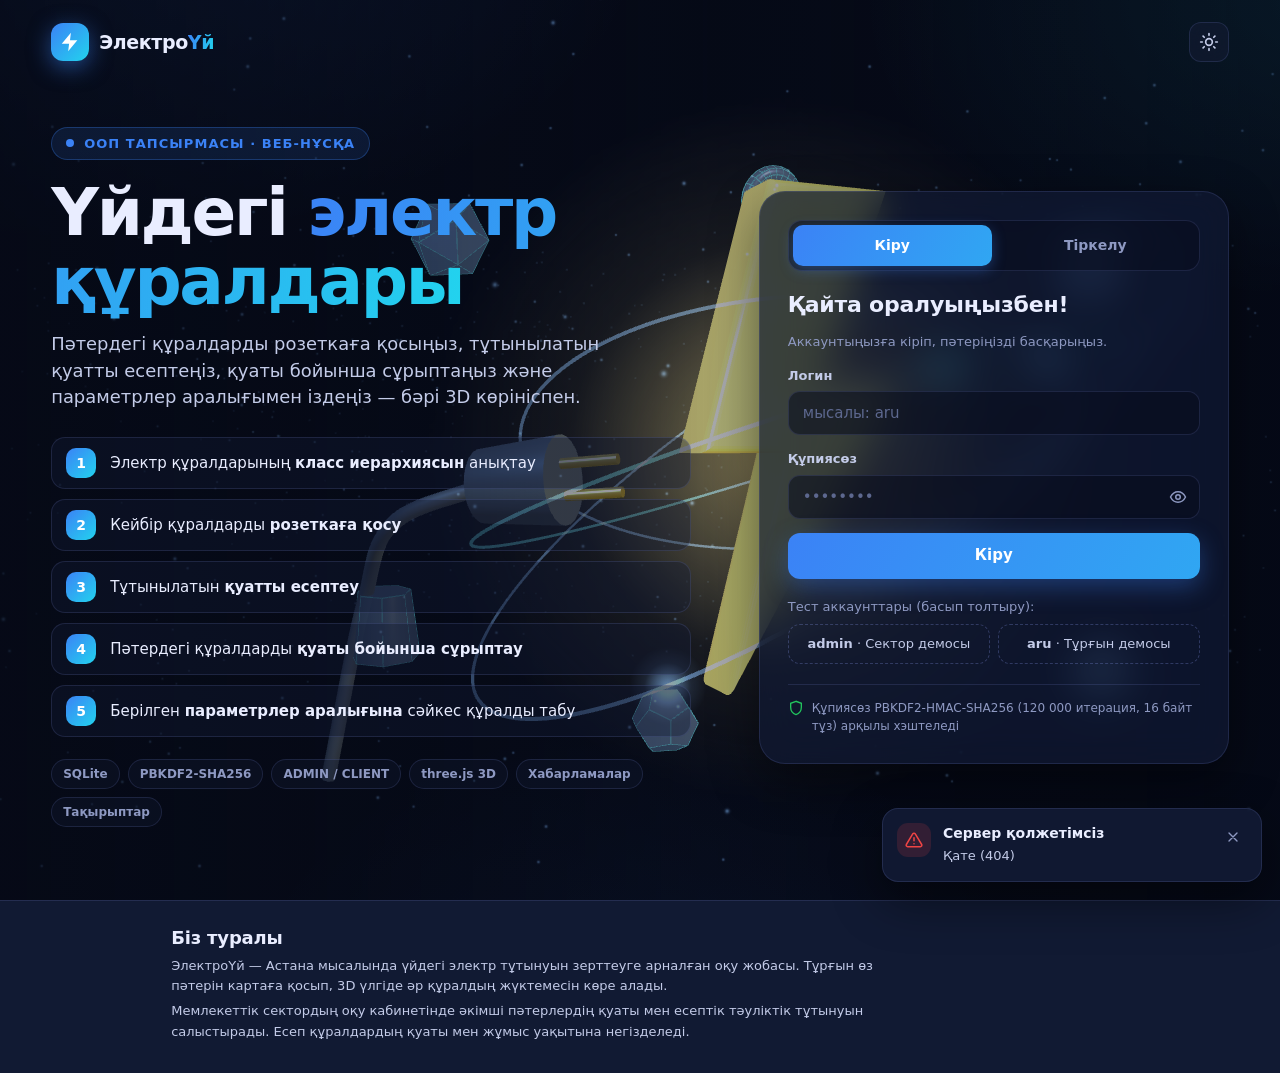
==== commit 3cf2c13b: "Show the device location and add private apartment photos and plans" ====
--- a/electroui_web/index.html
+++ b/electroui_web/index.html
@@ -192,6 +192,7 @@
   <script src="static/scene3d.js"></script>
   <script src="static/vendor/leaflet/leaflet.js"></script>
   <script src="static/city-scene.js"></script>
+  <script src="static/apartment-file.js"></script>
   <script src="static/atlas.js"></script>
   <script src="static/app.js"></script>
 </body>
--- a/electroui_web/static/atlas.css
+++ b/electroui_web/static/atlas.css
@@ -21,6 +21,32 @@
 .atlas-head h2 svg, .atlas-editor h3 svg, .atlas-open svg { width: 19px; height: 19px; color: var(--accent); }
 .atlas-head small { font-size: 14px; color: var(--muted); }
 .atlas-map { height: clamp(340px, 50vh, 570px); width: 100%; position: relative; isolation: isolate; background: #d7e2df; }
+.atlas-viewport { position: relative; }
+.atlas-locate {
+  position: absolute; top: 12px; right: 12px; z-index: 2; display: flex; align-items: center; gap: 6px;
+  min-height: 44px; padding: 0 12px; border: 1px solid #bdccd8; border-radius: 10px;
+  background: #fff; color: #1751ae; font: inherit; font-size: 13px; font-weight: 700; cursor: pointer;
+  box-shadow: 0 2px 8px #13264130;
+}
+.atlas-locate svg { width: 20px; height: 20px; }
+.atlas-locate:focus-visible { outline: 3px solid #215bd0; outline-offset: 2px; }
+.atlas-locate[aria-busy="true"] { color: #546379; cursor: wait; }
+.atlas-device-dot {
+  display: block; box-sizing: border-box; width: 18px; height: 18px; border: 3px solid white;
+  border-radius: 50%; background: #2368e5; box-shadow: 0 0 0 6px #3677e440, 0 1px 5px #1d396f77;
+  pointer-events: none;
+}
+.atlas-location-note { margin: 0; padding: 0 18px 12px; font-size: 13px; color: var(--text-2); }
+.apartment-file { min-width: 0; display: grid; gap: 10px; }
+.apartment-file h3 { margin: 0; display: flex; gap: 8px; align-items: center; font-size: 16px; }
+.apartment-file h3 svg { width: 19px; height: 19px; color: var(--accent); flex: none; }
+.apartment-file p { margin: 0; }
+.apartment-file .row { flex-wrap: wrap; }
+.atlas-directory .apartment-file { margin: 0 14px 16px; padding: 14px; }
+.flat-photo, .flat-pdf canvas { display: block; max-width: 100%; max-height: 70vh; object-fit: contain; margin: 0 auto; }
+.flat-photo { border-radius: 7px; }
+.flat-pdf .row { justify-content: center; margin-top: 8px; }
+.flat-file-status:empty, .apartment-file [hidden], .atlas-location-note[hidden] { display: none; }
 .atlas-map.atlas-picking, .atlas-map.atlas-picking .leaflet-interactive { cursor: crosshair; }
 .atlas-map .leaflet-control a { color: #174948; }
 .atlas-map .leaflet-control-attribution { background: rgba(255,255,255,.92); color: #253333; }
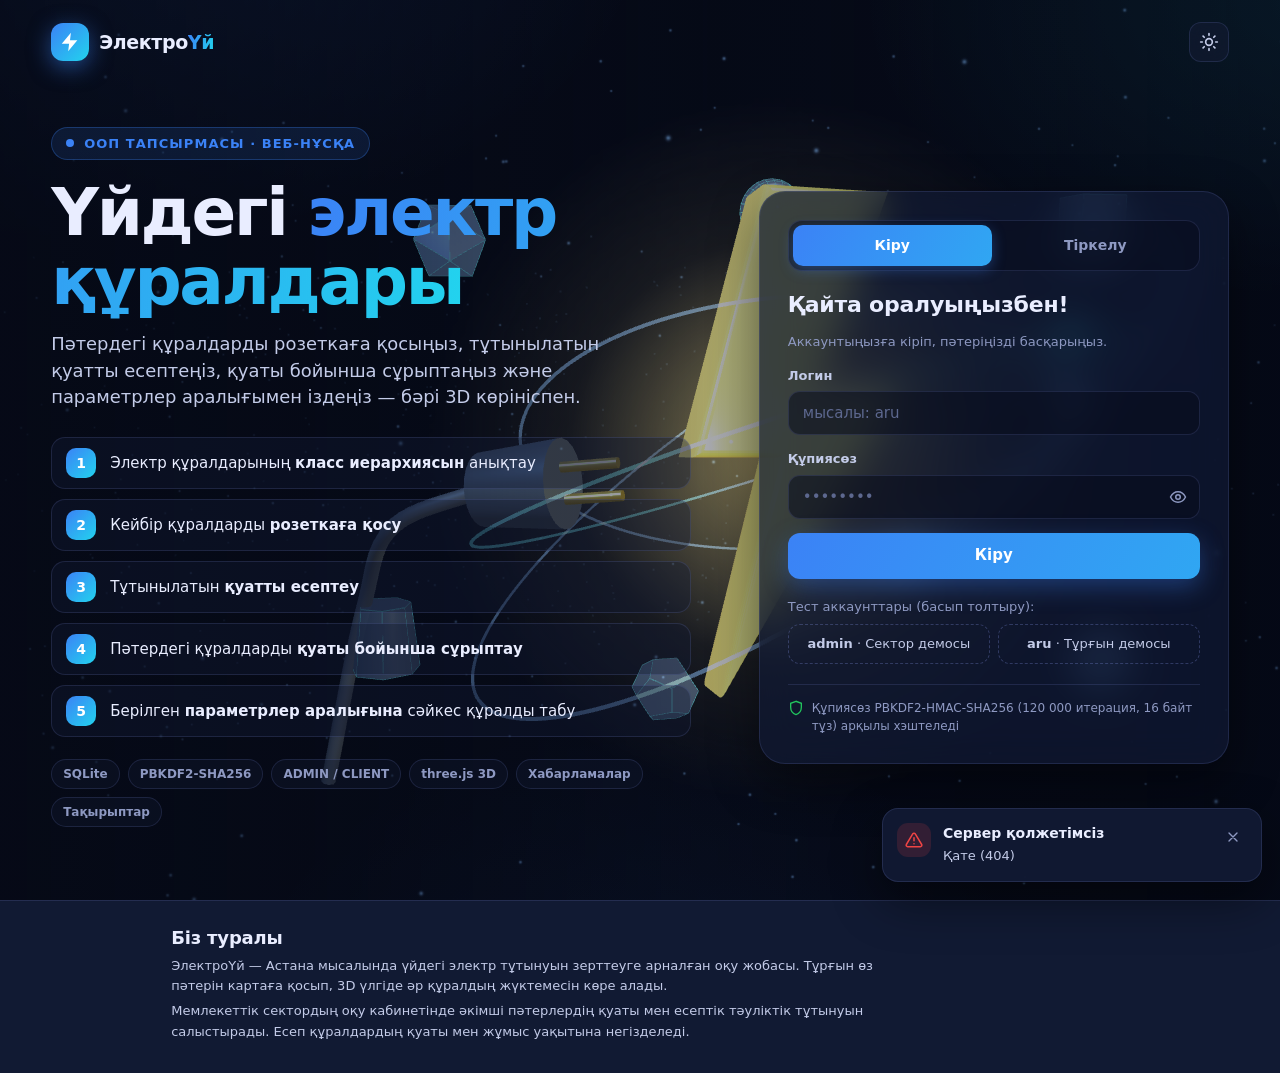
==== commit 753cbf1e: "Add furnished studio and separate-kitchen 3D layouts to web and Android" ====
--- a/electroui_web/index.html
+++ b/electroui_web/index.html
@@ -94,7 +94,7 @@
 
         <form id="register-form" class="form" autocomplete="on" novalidate hidden>
           <h2>Жаңа аккаунт</h2>
-          <p class="muted small">Тіркелгеннен кейін сізге 4 бөлмелі бос пәтер беріледі.</p>
+          <p class="muted small">Тіркелген соң студияны, бір немесе екі бөлмелі пәтерді таңдай аласыз.</p>
           <label class="field">
             <span>Аты-жөні</span>
             <input name="fullName" autocomplete="name" required maxlength="60" placeholder="Мысалы: Дана Ерланқызы">
--- a/electroui_web/static/app.css
+++ b/electroui_web/static/app.css
@@ -234,6 +234,10 @@
 .seg button.active { background: linear-gradient(120deg, var(--accent), color-mix(in srgb, var(--accent) 55%, var(--accent-2))); color: #fff; box-shadow: 0 4px 14px rgba(var(--accent-rgb), .35); }
 .seg-wide { display: grid; grid-auto-flow: column; grid-auto-columns: 1fr; width: 100%; }
 .seg-wide button { padding: 10px; font-size: 14px; justify-content: center; }
+.layout-picker { display: flex; align-items: center; justify-content: space-between; flex-wrap: wrap; gap: 10px; }
+.layout-picker .seg button { min-height: 38px; }
+.layout-picker .seg { max-width: 100%; flex-wrap: wrap; }
+.atlas-directory .layout-picker { margin: 0 16px 14px; }
 
 /* chips */
 .chips { display: flex; flex-wrap: wrap; gap: 8px; }
@@ -634,6 +638,8 @@
 .plan2d .rm { border: 2px solid var(--border-strong); border-radius: 14px; padding: 12px; min-height: 120px; background: var(--surface-hover); }
 .plan2d .rm h4 { font-size: 14px; margin-bottom: 8px; }
 .plan2d .rm .chips .chip.active { color: var(--accent); }
+@media (min-width: 641px) { .plan2d.one-room .rm:nth-child(2) { grid-column: 2; grid-row: 1 / span 2; } }
+@media (min-width: 641px) { .plan2d.studio { grid-template-columns: 3fr 1fr; } }
 
 /* ---------- media ---------- */
 .video-grid { display: grid; grid-template-columns: repeat(3, minmax(0, 1fr)); gap: 16px; }
